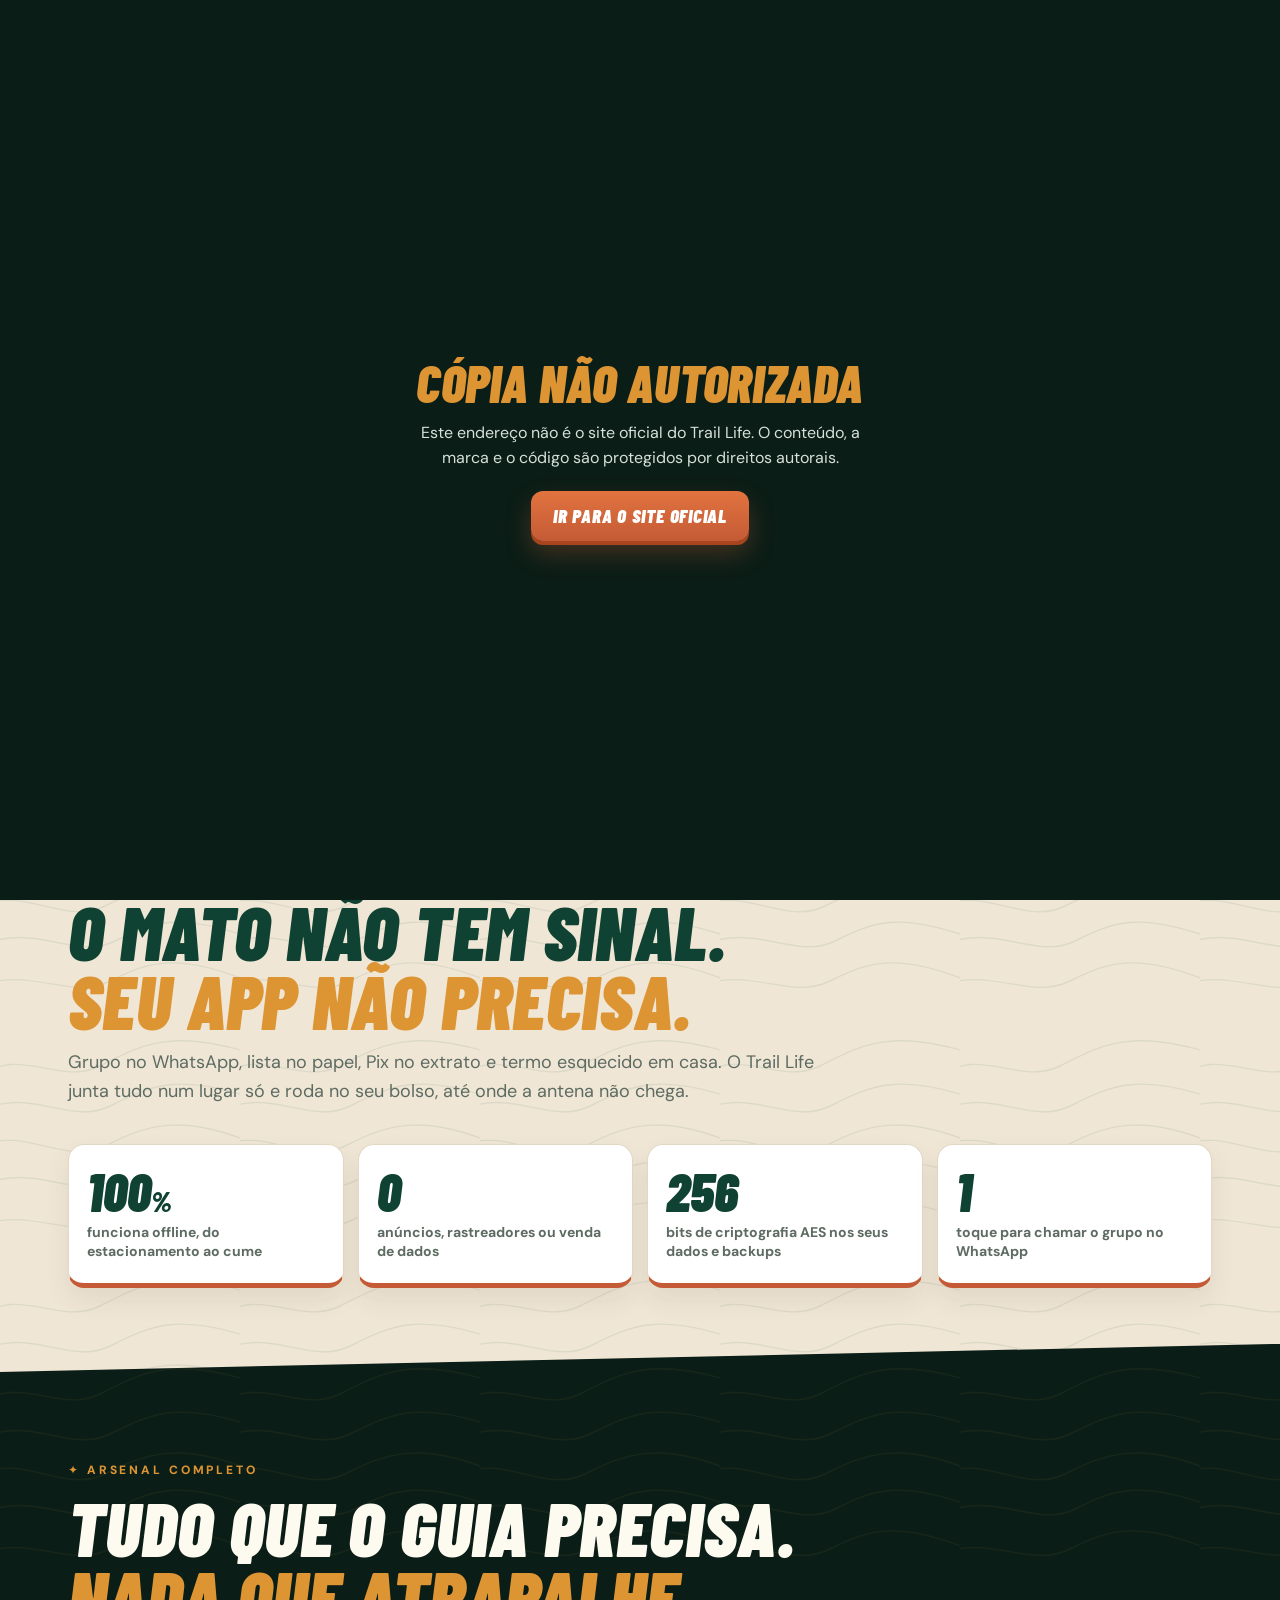
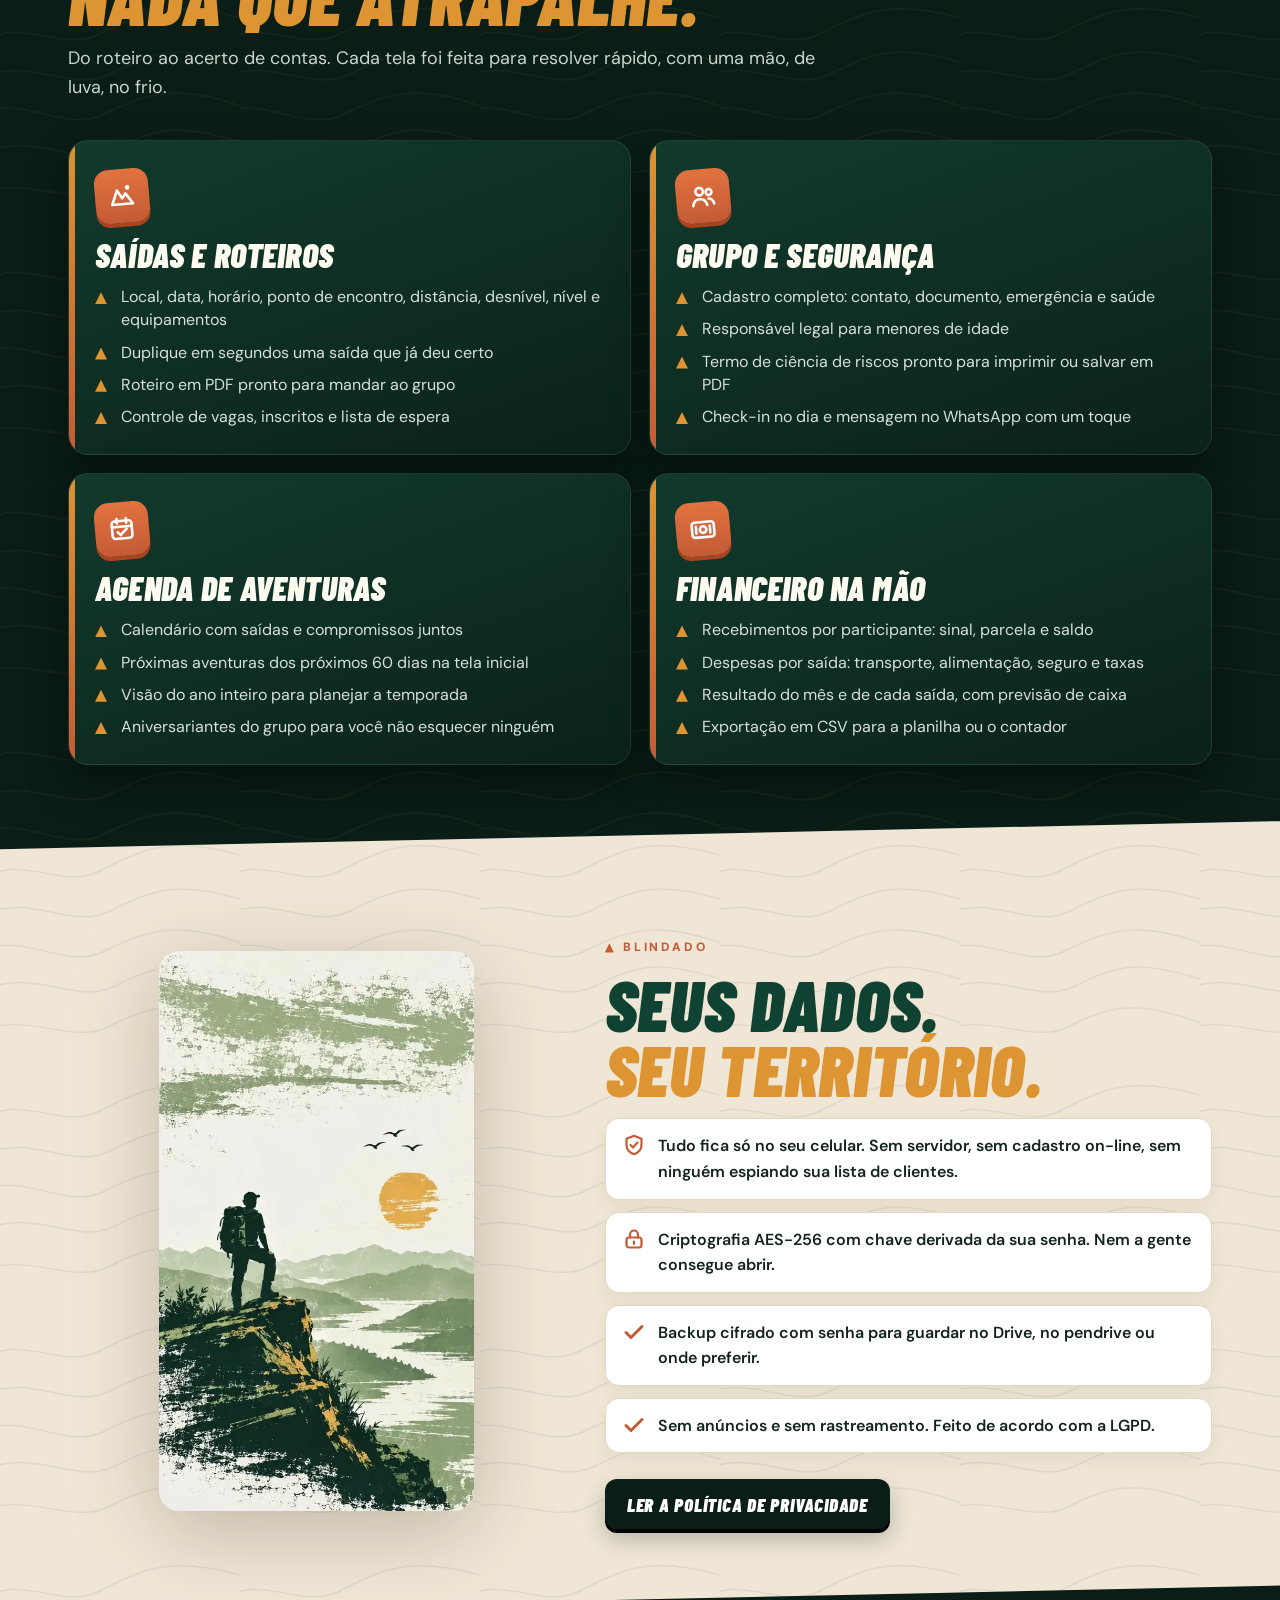
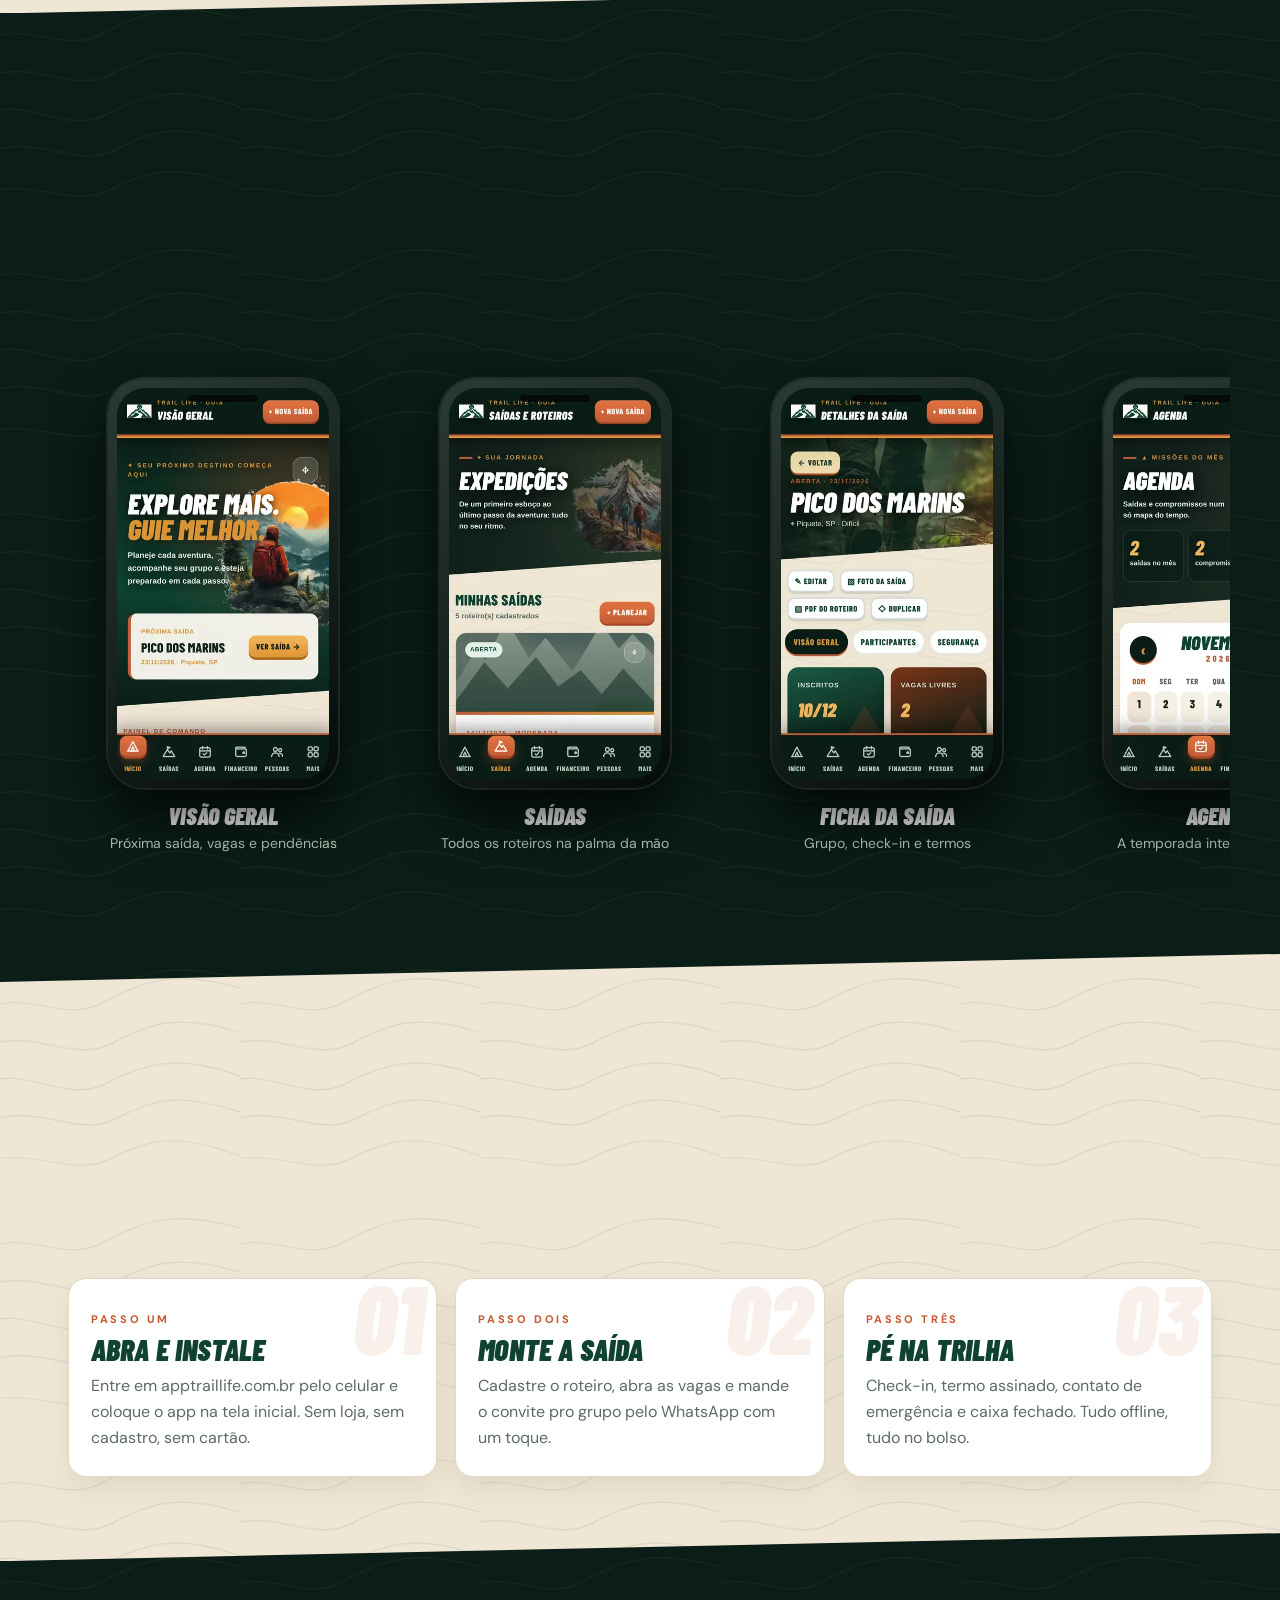
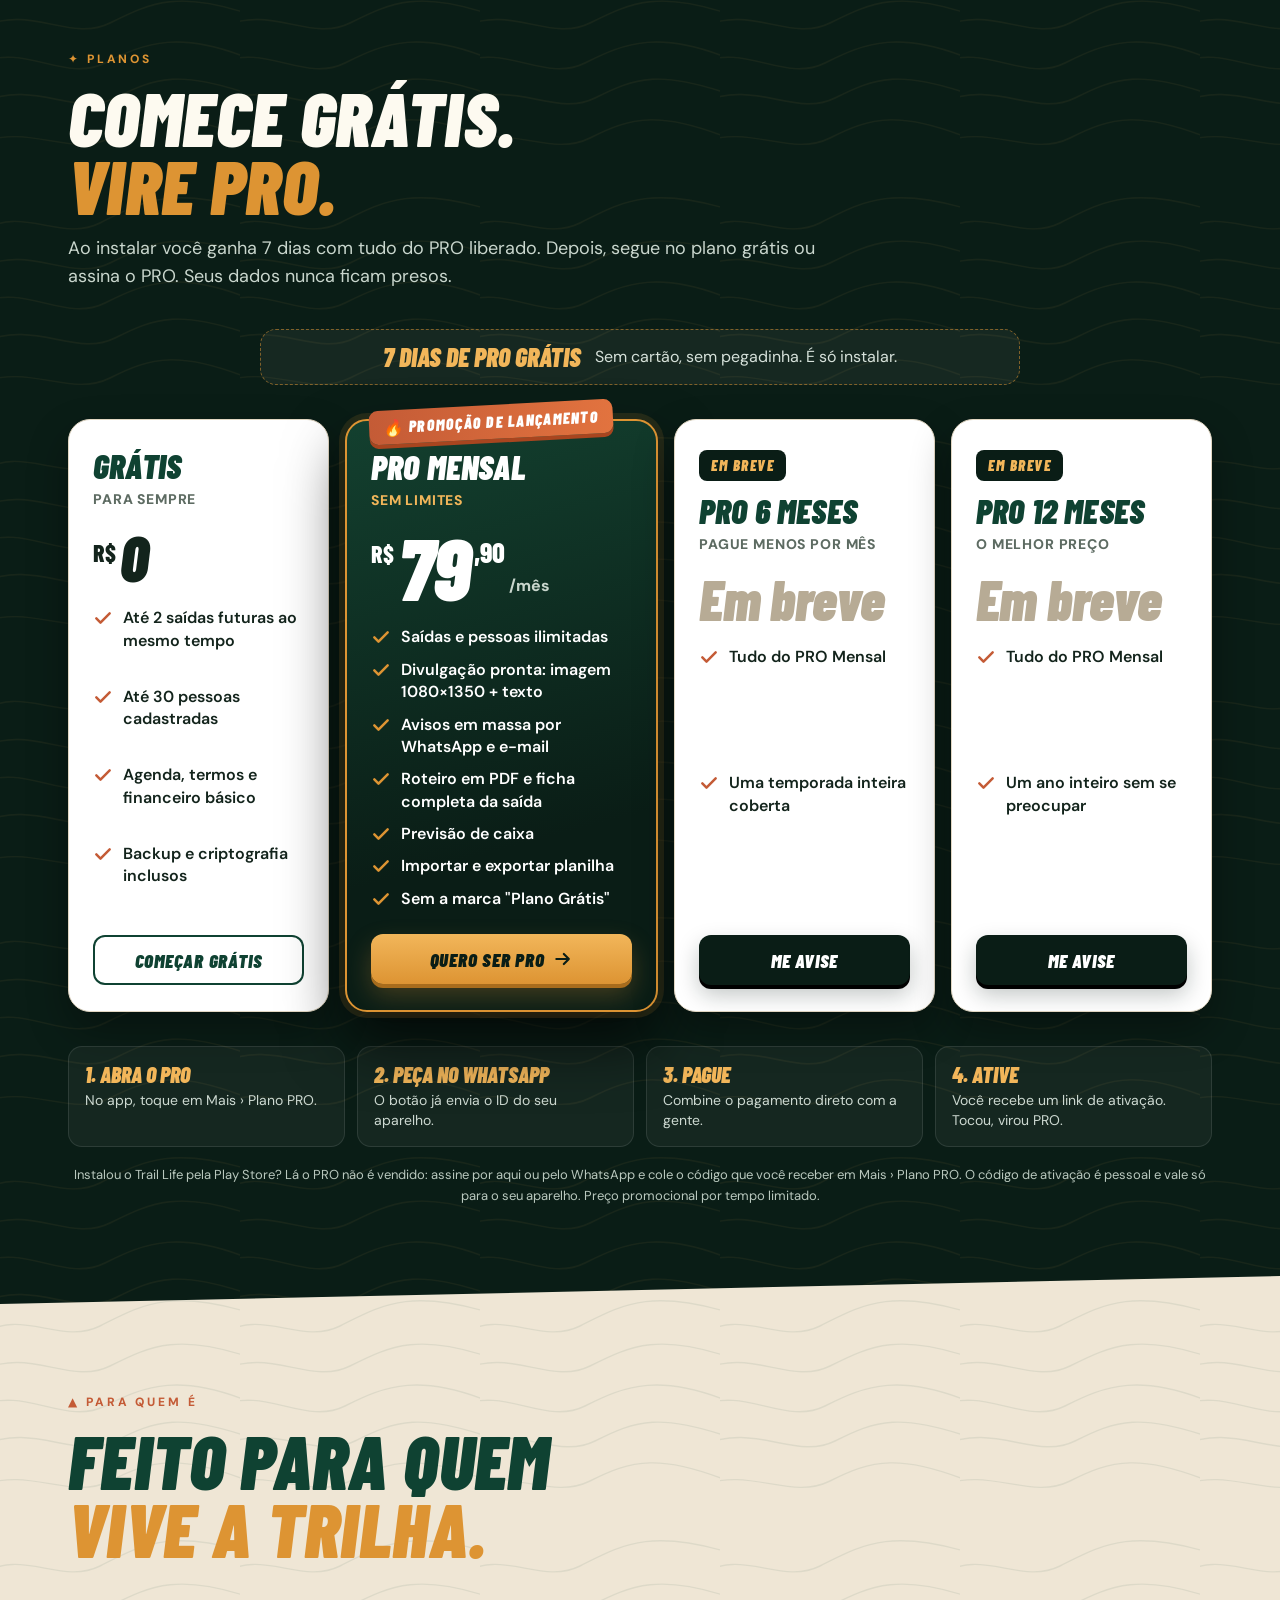
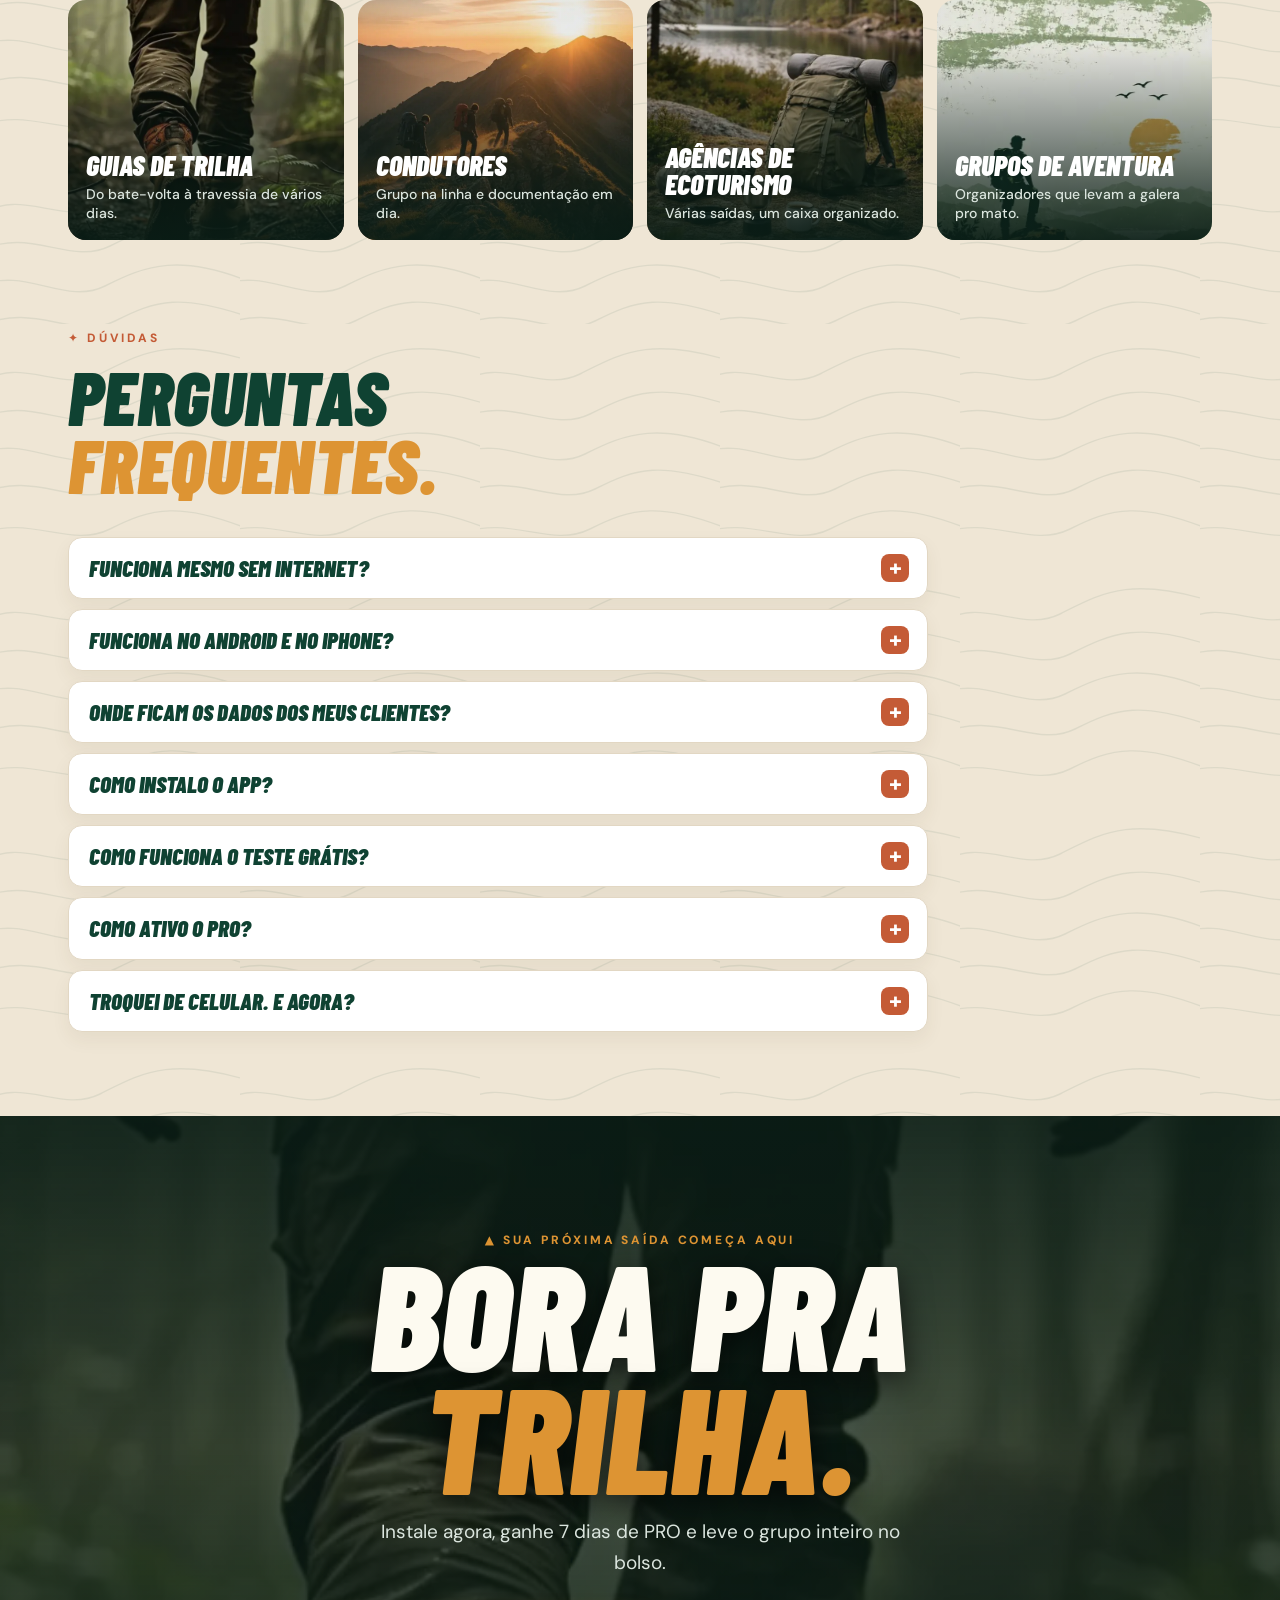
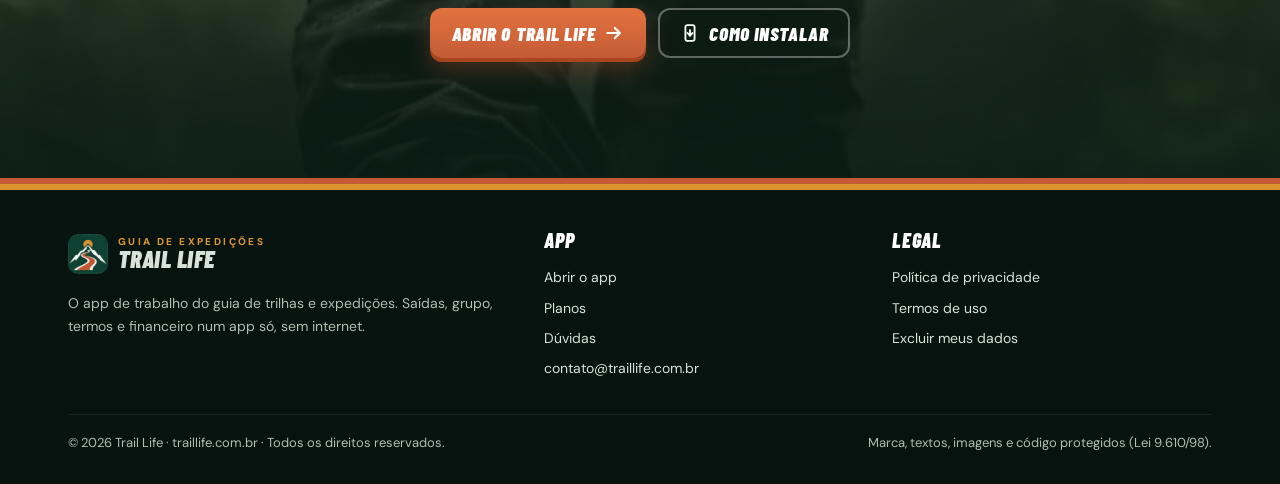
==== index.html @ 9f3aa2e8 "Add files via upload" ====
<!doctype html>
<!-- TRAIL LIFE · site oficial · https://traillife.com.br · (c) 2026 Trail Life. Todos os direitos reservados.
     Código, textos, imagens e marca protegidos pela Lei 9.610/98 (direitos autorais) e Lei 9.279/96 (marcas).
     Cópia, reprodução ou adaptação sem autorização expressa são proibidas. Assinatura: TL-SITE-7Q3K-BR26 -->
<html lang="pt-BR">
<head>
<meta charset="utf-8">
<meta name="viewport" content="width=device-width,initial-scale=1,viewport-fit=cover">
<title>Trail Life · App do guia de trilhas: saídas, grupo e financeiro sem internet</title>
<meta name="description" content="TRAIL LIFE é o app de trabalho do guia de trilhas e expedições: roteiros, participantes, termo de riscos, agenda e financeiro num app só. Funciona sem internet. Teste grátis por 7 dias.">
<meta name="keywords" content="app guia de trilhas, gestão de trilhas, guia de turismo de aventura, ecoturismo, controle de participantes trilha, termo de responsabilidade trilha, financeiro guia de trilha">
<meta name="author" content="Trail Life">
<meta name="copyright" content="(c) 2026 Trail Life · traillife.com.br">
<meta name="robots" content="index,follow,max-image-preview:large">
<meta name="theme-color" content="#0a1d16">
<link rel="canonical" href="https://traillife.com.br/">
<link rel="icon" type="image/png" sizes="48x48" href="img/favicon-48.png">
<link rel="icon" type="image/png" sizes="192x192" href="img/icon-192.png">
<link rel="apple-touch-icon" href="img/apple-touch-icon.png">
<meta property="og:type" content="website">
<meta property="og:locale" content="pt_BR">
<meta property="og:site_name" content="Trail Life">
<meta property="og:url" content="https://traillife.com.br/">
<meta property="og:title" content="Trail Life · Explore mais. Guie melhor.">
<meta property="og:description" content="Saídas, grupo, termos e financeiro das suas trilhas num app só. Funciona sem internet. Teste grátis por 7 dias.">
<meta property="og:image" content="https://traillife.com.br/img/og-traillife.jpg">
<meta property="og:image:width" content="1200">
<meta property="og:image:height" content="630">
<meta property="og:image:alt" content="Trail Life, o app do guia de trilhas">
<meta name="twitter:card" content="summary_large_image">
<meta name="twitter:title" content="Trail Life · Explore mais. Guie melhor.">
<meta name="twitter:description" content="O app de trabalho do guia de trilhas. Funciona sem internet.">
<meta name="twitter:image" content="https://traillife.com.br/img/og-traillife.jpg">
<link rel="preload" href="fonts/barlow-condensed-latin-900-italic.woff2" as="font" type="font/woff2" crossorigin>
<link rel="preload" href="img/hero.webp" as="image" type="image/webp">
<link rel="stylesheet" href="css/site.css">
<script type="application/ld+json">
{"@context":"https://schema.org","@graph":[
{"@type":"Organization","@id":"https://traillife.com.br/#org","name":"Trail Life","url":"https://traillife.com.br/","logo":"https://traillife.com.br/img/icone-512.png","email":"contato@traillife.com.br"},
{"@type":"SoftwareApplication","name":"Trail Life","alternateName":"Trail Life: Guia de Trilhas","applicationCategory":"BusinessApplication","operatingSystem":"Android, iOS, Web","url":"https://apptraillife.com.br/","image":"https://traillife.com.br/img/og-traillife.jpg","description":"App de trabalho do guia de trilhas e expedições: roteiros, participantes, termo de riscos, agenda e financeiro. Funciona sem internet.","publisher":{"@id":"https://traillife.com.br/#org"},
 "offers":[{"@type":"Offer","name":"Plano Grátis","price":"0","priceCurrency":"BRL"},{"@type":"Offer","name":"PRO Mensal","price":"79.90","priceCurrency":"BRL"}]},
{"@type":"FAQPage","mainEntity":[
 {"@type":"Question","name":"O Trail Life funciona sem internet?","acceptedAnswer":{"@type":"Answer","text":"Sim. Depois de aberto pela primeira vez, o app funciona inteiro sem sinal, no meio do mato."}},
 {"@type":"Question","name":"Funciona no Android e no iPhone?","acceptedAnswer":{"@type":"Answer","text":"Sim. Você instala direto pelo navegador em apptraillife.com.br, no Android (Chrome) e no iPhone (Safari)."}},
 {"@type":"Question","name":"Onde ficam os dados dos meus participantes?","acceptedAnswer":{"@type":"Answer","text":"Só no seu aparelho, protegidos com criptografia AES-256. Não há servidor com seus dados."}},
 {"@type":"Question","name":"Quanto custa o plano PRO?","acceptedAnswer":{"@type":"Answer","text":"O PRO Mensal está em promoção de lançamento por R$ 79,90 por mês. Você testa tudo grátis por 7 dias, sem cartão."}}
]}]}
</script>
</head>
<body data-tl="TL-SITE-7Q3K-BR26">
<a class="skip" href="#conteudo">Pular para o conteúdo</a>
<svg width="0" height="0" style="position:absolute" aria-hidden="true">
 <symbol id="i-ok" viewBox="0 0 24 24"><path fill="none" stroke="currentColor" stroke-width="3" stroke-linecap="round" stroke-linejoin="round" d="M4 12.5l5 5L20 6.5"/></symbol>
 <symbol id="i-mapa" viewBox="0 0 24 24"><path fill="none" stroke="currentColor" stroke-width="2.2" stroke-linejoin="round" d="M3 19l5-12 4 7 3-4 6 9z"/><circle cx="17" cy="5" r="2" fill="currentColor"/></symbol>
 <symbol id="i-grupo" viewBox="0 0 24 24"><g fill="none" stroke="currentColor" stroke-width="2.2" stroke-linecap="round"><circle cx="9" cy="8" r="3.2"/><path d="M3 20c.6-3.6 3-5.5 6-5.5s5.4 1.9 6 5.5"/><circle cx="17" cy="9" r="2.5"/><path d="M16.5 14.6c2.5.2 4 1.9 4.5 4.6"/></g></symbol>
 <symbol id="i-agenda" viewBox="0 0 24 24"><g fill="none" stroke="currentColor" stroke-width="2.2" stroke-linecap="round"><rect x="3.5" y="5" width="17" height="15" rx="2.5"/><path d="M3.5 10h17M8 3v4M16 3v4"/><path d="M8 14.5l2.5 2.5L16 12"/></g></symbol>
 <symbol id="i-grana" viewBox="0 0 24 24"><g fill="none" stroke="currentColor" stroke-width="2.2" stroke-linecap="round"><rect x="2.5" y="6" width="19" height="13" rx="2.5"/><circle cx="12" cy="12.5" r="2.8"/><path d="M6 9.5v6M18 9.5v6"/></g></symbol>
 <symbol id="i-cadeado" viewBox="0 0 24 24"><g fill="none" stroke="currentColor" stroke-width="2.2" stroke-linecap="round"><rect x="4.5" y="10.5" width="15" height="10" rx="2.5"/><path d="M8 10.5V7.5a4 4 0 018 0v3M12 14.5v2.5"/></g></symbol>
 <symbol id="i-sinal" viewBox="0 0 24 24"><g fill="none" stroke="currentColor" stroke-width="2.2" stroke-linecap="round"><path d="M5 19v-2M9.5 19v-5M14 19v-8M18.5 19V8"/><path d="M3 3l18 18"/></g></symbol>
 <symbol id="i-cel" viewBox="0 0 24 24"><g fill="none" stroke="currentColor" stroke-width="2.2" stroke-linecap="round"><rect x="6.5" y="2.5" width="11" height="19" rx="2.5"/><path d="M12 15.5v-7M9 12l3 3.5 3-3.5"/></g></symbol>
 <symbol id="i-seta" viewBox="0 0 24 24"><path fill="none" stroke="currentColor" stroke-width="2.6" stroke-linecap="round" stroke-linejoin="round" d="M4 12h15M13 6l6 6-6 6"/></symbol>
 <symbol id="i-escudo" viewBox="0 0 24 24"><path fill="none" stroke="currentColor" stroke-width="2.2" stroke-linejoin="round" d="M12 2.8l7.5 3v6c0 4.6-3.2 8-7.5 9.4-4.3-1.4-7.5-4.8-7.5-9.4v-6z"/><path fill="none" stroke="currentColor" stroke-width="2.2" stroke-linecap="round" d="M8.5 12l2.5 2.5 4.5-5"/></symbol>
</svg>

<header class="topbar">
 <div class="wrap">
  <a class="marca" href="#topo" aria-label="Trail Life, início">
   <img src="img/logo-96.png" width="40" height="40" alt="">
   <span><small>GUIA DE EXPEDIÇÕES</small><strong>Trail Life</strong></span>
  </a>
  <nav class="menu" id="menu" aria-label="Principal">
   <a href="#recursos">Recursos</a>
   <a href="#telas">Telas</a>
   <a href="#planos">Planos</a>
   <a href="#duvidas">Dúvidas</a>
   <a class="btn" href="https://apptraillife.com.br/" data-app>Abrir o app</a>
  </nav>
  <button class="menu-btn" id="menuBtn" aria-label="Abrir menu" aria-expanded="false" aria-controls="menu"><svg viewBox="0 0 24 24"><path fill="none" stroke="currentColor" stroke-width="2.6" stroke-linecap="round" d="M4 7h16M4 12h16M4 17h11"/></svg></button>
 </div>
</header>

<main id="conteudo">
<section class="hero" id="topo">
 <div class="wrap">
  <div>
   <span class="eyebrow">✦ O app de trabalho do guia de trilhas</span>
   <h1>Explore mais.<br><em>Guie melhor.</em></h1>
   <p class="lead">Saídas, grupo, termo de riscos e financeiro num app só. Pensado para quem guia gente no meio do mato, <b>sem sinal e sem desculpa</b>.</p>
   <div class="acoes">
    <a class="btn" href="https://apptraillife.com.br/" data-app>Começar grátis <svg><use href="#i-seta"/></svg></a>
    <button class="btn ghost" type="button" data-instalar><svg><use href="#i-cel"/></svg> Instalar no celular</button>
   </div>
   <div class="selos">
    <span><svg><use href="#i-sinal"/></svg>Funciona sem internet</span>
    <span><svg><use href="#i-cadeado"/></svg>Criptografia AES-256</span>
    <span><svg><use href="#i-ok"/></svg>7 dias de PRO grátis</span>
   </div>
  </div>
  <div class="hero-visual">
   <img class="sol-arte" src="img/por-do-sol.webp" width="230" height="236" alt="" loading="eager">
   <div class="fone"><img src="img/tela-inicio.webp" width="420" height="747" alt="Tela inicial do Trail Life com a próxima saída e o painel de comando"></div>
   <div class="tag"><small>PRÓXIMA SAÍDA</small><b>Pico dos Marins</b></div>
  </div>
 </div>
</section>

<div class="faixa" aria-hidden="true"><div>
 <span>Saídas</span><span>Grupo</span><span>Termo de riscos</span><span>Check-in</span><span>Financeiro</span><span>WhatsApp</span><span>Sem sinal</span>
 <span>Saídas</span><span>Grupo</span><span>Termo de riscos</span><span>Check-in</span><span>Financeiro</span><span>WhatsApp</span><span>Sem sinal</span>
</div></div>

<section class="sec claro" id="porque">
 <div class="wrap">
  <div class="sec-head surge">
   <span class="eyebrow">▲ Chega de caderninho e planilha</span>
   <h2>O mato não tem sinal.<br><span class="laranja">Seu app não precisa.</span></h2>
   <p>Grupo no WhatsApp, lista no papel, Pix no extrato e termo esquecido em casa. O Trail Life junta tudo num lugar só e roda no seu bolso, até onde a antena não chega.</p>
  </div>
  <div class="numeros">
   <div class="num surge"><b>100<small>%</small></b><span>funciona offline, do estacionamento ao cume</span></div>
   <div class="num surge"><b>0</b><span>anúncios, rastreadores ou venda de dados</span></div>
   <div class="num surge"><b>256</b><span>bits de criptografia AES nos seus dados e backups</span></div>
   <div class="num surge"><b>1</b><span>toque para chamar o grupo no WhatsApp</span></div>
  </div>
 </div>
</section>

<section class="sec escuro corte-topo" id="recursos">
 <div class="wrap">
  <div class="sec-head surge">
   <span class="eyebrow">✦ Arsenal completo</span>
   <h2>Tudo que o guia precisa.<br><span class="laranja">Nada que atrapalhe.</span></h2>
   <p>Do roteiro ao acerto de contas. Cada tela foi feita para resolver rápido, com uma mão, de luva, no frio.</p>
  </div>
  <div class="recursos">
   <article class="rec surge">
    <div class="ico"><svg><use href="#i-mapa"/></svg></div>
    <h3>Saídas e roteiros</h3>
    <ul>
     <li>Local, data, horário, ponto de encontro, distância, desnível, nível e equipamentos</li>
     <li>Duplique em segundos uma saída que já deu certo</li>
     <li>Roteiro em PDF pronto para mandar ao grupo</li>
     <li>Controle de vagas, inscritos e lista de espera</li>
    </ul>
   </article>
   <article class="rec surge">
    <div class="ico"><svg><use href="#i-grupo"/></svg></div>
    <h3>Grupo e segurança</h3>
    <ul>
     <li>Cadastro completo: contato, documento, emergência e saúde</li>
     <li>Responsável legal para menores de idade</li>
     <li>Termo de ciência de riscos pronto para imprimir ou salvar em PDF</li>
     <li>Check-in no dia e mensagem no WhatsApp com um toque</li>
    </ul>
   </article>
   <article class="rec surge">
    <div class="ico"><svg><use href="#i-agenda"/></svg></div>
    <h3>Agenda de aventuras</h3>
    <ul>
     <li>Calendário com saídas e compromissos juntos</li>
     <li>Próximas aventuras dos próximos 60 dias na tela inicial</li>
     <li>Visão do ano inteiro para planejar a temporada</li>
     <li>Aniversariantes do grupo para você não esquecer ninguém</li>
    </ul>
   </article>
   <article class="rec surge">
    <div class="ico"><svg><use href="#i-grana"/></svg></div>
    <h3>Financeiro na mão</h3>
    <ul>
     <li>Recebimentos por participante: sinal, parcela e saldo</li>
     <li>Despesas por saída: transporte, alimentação, seguro e taxas</li>
     <li>Resultado do mês e de cada saída, com previsão de caixa</li>
     <li>Exportação em CSV para a planilha ou o contador</li>
    </ul>
   </article>
  </div>
 </div>
</section>

<section class="sec claro corte-topo" id="dados">
 <div class="wrap dados">
  <div class="arte surge"><img src="img/silhueta.webp" width="600" height="1067" alt="Silhueta de um guia no alto da montanha ao pôr do sol" loading="lazy"></div>
  <div class="surge">
   <span class="eyebrow">▲ Blindado</span>
   <h2>Seus dados.<br><span class="laranja">Seu território.</span></h2>
   <ul class="check">
    <li><svg><use href="#i-escudo"/></svg>Tudo fica só no seu celular. Sem servidor, sem cadastro on-line, sem ninguém espiando sua lista de clientes.</li>
    <li><svg><use href="#i-cadeado"/></svg>Criptografia AES-256 com chave derivada da sua senha. Nem a gente consegue abrir.</li>
    <li><svg><use href="#i-ok"/></svg>Backup cifrado com senha para guardar no Drive, no pendrive ou onde preferir.</li>
    <li><svg><use href="#i-ok"/></svg>Sem anúncios e sem rastreamento. Feito de acordo com a LGPD.</li>
   </ul>
   <a class="btn dark" href="privacidade.html">Ler a política de privacidade</a>
  </div>
 </div>
</section>

<section class="sec escuro corte-topo" id="telas">
 <div class="wrap">
  <div class="sec-head surge">
   <span class="eyebrow">✦ Por dentro do app</span>
   <h2>Feito para a trilha.<br><span class="laranja">Não para o escritório.</span></h2>
   <p class="dica-arraste">Arraste para o lado para ver todas as telas.</p>
  </div>
  <div class="telas" tabindex="0" aria-label="Telas do aplicativo">
   <figure class="tela"><div class="fone"><img src="img/tela-inicio.webp" width="420" height="747" alt="Tela inicial"></div><b>Visão geral</b><small>Próxima saída, vagas e pendências</small></figure>
   <figure class="tela"><div class="fone"><img src="img/tela-saidas.webp" width="420" height="747" alt="Lista de saídas"></div><b>Saídas</b><small>Todos os roteiros na palma da mão</small></figure>
   <figure class="tela"><div class="fone"><img src="img/tela-saida.webp" width="420" height="747" alt="Detalhe de uma saída"></div><b>Ficha da saída</b><small>Grupo, check-in e termos</small></figure>
   <figure class="tela"><div class="fone"><img src="img/tela-agenda.webp" width="420" height="747" alt="Agenda de aventuras"></div><b>Agenda</b><small>A temporada inteira organizada</small></figure>
   <figure class="tela"><div class="fone"><img src="img/tela-financeiro.webp" width="420" height="747" alt="Financeiro"></div><b>Financeiro</b><small>Quem pagou, quem deve e quanto sobrou</small></figure>
   <figure class="tela"><div class="fone"><img src="img/tela-pessoas.webp" width="420" height="747" alt="Cadastro de pessoas"></div><b>Pessoas</b><small>Fichas completas e contato de emergência</small></figure>
  </div>
 </div>
</section>

<section class="sec claro corte-topo" id="como">
 <div class="wrap">
  <div class="sec-head surge">
   <span class="eyebrow">▲ Em 3 passos</span>
   <h2>Da instalação<br><span class="laranja">ao cume.</span></h2>
  </div>
  <div class="passos">
   <div class="passo surge"><span class="eyebrow">Passo um</span><h3>Abra e instale</h3><p>Entre em apptraillife.com.br pelo celular e coloque o app na tela inicial. Sem loja, sem cadastro, sem cartão.</p></div>
   <div class="passo surge"><span class="eyebrow">Passo dois</span><h3>Monte a saída</h3><p>Cadastre o roteiro, abra as vagas e mande o convite pro grupo pelo WhatsApp com um toque.</p></div>
   <div class="passo surge"><span class="eyebrow">Passo três</span><h3>Pé na trilha</h3><p>Check-in, termo assinado, contato de emergência e caixa fechado. Tudo offline, tudo no bolso.</p></div>
  </div>
 </div>
</section>

<section class="sec escuro corte-topo" id="planos">
 <div class="wrap">
  <div class="sec-head surge">
   <span class="eyebrow">✦ Planos</span>
   <h2>Comece grátis.<br><span class="laranja">Vire PRO.</span></h2>
   <p>Ao instalar você ganha 7 dias com tudo do PRO liberado. Depois, segue no plano grátis ou assina o PRO. Seus dados nunca ficam presos.</p>
  </div>
  <div class="teste surge"><b>7 dias de PRO grátis</b><span>Sem cartão, sem pegadinha. É só instalar.</span></div>
  <div class="planos">
   <div class="plano gratis surge">
    <h3>Grátis</h3>
    <div class="periodo">Para sempre</div>
    <div class="preco"><small>R$</small><b>0</b></div>
    <ul>
     <li><svg><use href="#i-ok"/></svg>Até 2 saídas futuras ao mesmo tempo</li>
     <li><svg><use href="#i-ok"/></svg>Até 30 pessoas cadastradas</li>
     <li><svg><use href="#i-ok"/></svg>Agenda, termos e financeiro básico</li>
     <li><svg><use href="#i-ok"/></svg>Backup e criptografia inclusos</li>
    </ul>
    <a class="btn ghost full" style="color:var(--floresta);box-shadow:inset 0 0 0 2px var(--floresta)" href="https://apptraillife.com.br/" data-app>Começar grátis</a>
   </div>
   <div class="plano pro surge">
    <span class="selo-promo">🔥 Promoção de lançamento</span>
    <h3>PRO Mensal</h3>
    <div class="periodo">Sem limites</div>
    <div class="preco"><small>R$</small><b>79</b><span>,90</span><em>/mês</em></div>
    <ul>
     <li><svg><use href="#i-ok"/></svg>Saídas e pessoas ilimitadas</li>
     <li><svg><use href="#i-ok"/></svg>Divulgação pronta: imagem 1080×1350 + texto</li>
     <li><svg><use href="#i-ok"/></svg>Avisos em massa por WhatsApp e e-mail</li>
     <li><svg><use href="#i-ok"/></svg>Roteiro em PDF e ficha completa da saída</li>
     <li><svg><use href="#i-ok"/></svg>Previsão de caixa</li>
     <li><svg><use href="#i-ok"/></svg>Importar e exportar planilha</li>
     <li><svg><use href="#i-ok"/></svg>Sem a marca "Plano Grátis"</li>
    </ul>
    <a class="btn sol full" href="https://apptraillife.com.br/#pro" data-app="#pro">Quero ser PRO <svg><use href="#i-seta"/></svg></a>
   </div>
   <div class="plano breve surge">
    <span class="selo-breve">Em breve</span>
    <h3>PRO 6 meses</h3>
    <div class="periodo">Pague menos por mês</div>
    <div class="preco"><b>Em breve</b></div>
    <ul><li><svg><use href="#i-ok"/></svg>Tudo do PRO Mensal</li><li><svg><use href="#i-ok"/></svg>Uma temporada inteira coberta</li></ul>
    <a class="btn dark full" href="mailto:contato@traillife.com.br?subject=Quero%20saber%20do%20PRO%206%20meses" data-avise>Me avise</a>
   </div>
   <div class="plano breve surge">
    <span class="selo-breve">Em breve</span>
    <h3>PRO 12 meses</h3>
    <div class="periodo">O melhor preço</div>
    <div class="preco"><b>Em breve</b></div>
    <ul><li><svg><use href="#i-ok"/></svg>Tudo do PRO Mensal</li><li><svg><use href="#i-ok"/></svg>Um ano inteiro sem se preocupar</li></ul>
    <a class="btn dark full" href="mailto:contato@traillife.com.br?subject=Quero%20saber%20do%20PRO%2012%20meses" data-avise>Me avise</a>
   </div>
  </div>
  <div class="ativacao">
   <div class="surge"><b>1. Abra o PRO</b><span>No app, toque em Mais › Plano PRO.</span></div>
   <div class="surge"><b>2. Peça no WhatsApp</b><span>O botão já envia o ID do seu aparelho.</span></div>
   <div class="surge"><b>3. Pague</b><span>Combine o pagamento direto com a gente.</span></div>
   <div class="surge"><b>4. Ative</b><span>Você recebe um link de ativação. Tocou, virou PRO.</span></div>
  </div>
  <p class="nota-plano">Instalou o Trail Life pela Play Store? Lá o PRO não é vendido: assine por aqui ou pelo WhatsApp e cole o código que você receber em Mais › Plano PRO. O código de ativação é pessoal e vale só para o seu aparelho. Preço promocional por tempo limitado.</p>
 </div>
</section>

<section class="sec claro corte-topo" id="publico">
 <div class="wrap">
  <div class="sec-head surge">
   <span class="eyebrow">▲ Para quem é</span>
   <h2>Feito para quem<br><span class="laranja">vive a trilha.</span></h2>
  </div>
  <div class="publico">
   <div class="surge" style="background-image:url(img/trilha.webp)"><b>Guias de trilha<span>Do bate-volta à travessia de vários dias.</span></b></div>
   <div class="surge" style="background-image:url(img/hero.webp)"><b>Condutores<span>Grupo na linha e documentação em dia.</span></b></div>
   <div class="surge" style="background-image:url(img/acampamento.webp)"><b>Agências de ecoturismo<span>Várias saídas, um caixa organizado.</span></b></div>
   <div class="surge" style="background-image:url(img/silhueta.webp);background-position:center 30%"><b>Grupos de aventura<span>Organizadores que levam a galera pro mato.</span></b></div>
  </div>
 </div>
</section>

<section class="sec claro" id="duvidas" style="padding-top:0">
 <div class="wrap">
  <div class="sec-head surge">
   <span class="eyebrow">✦ Dúvidas</span>
   <h2>Perguntas<br><span class="laranja">frequentes.</span></h2>
  </div>
  <div class="faq">
   <details><summary>Funciona mesmo sem internet?</summary><p>Sim. Depois de abrir o app pela primeira vez, ele funciona inteiro sem sinal: cadastro, check-in, termos e financeiro. Só precisa de internet para mandar mensagem no WhatsApp ou buscar CEP.</p></details>
   <details><summary>Funciona no Android e no iPhone?</summary><p>Funciona nos dois. Você instala direto pelo navegador em apptraillife.com.br: no Android pelo Chrome e no iPhone pelo Safari. O app fica na tela inicial como qualquer outro.</p></details>
   <details><summary>Onde ficam os dados dos meus clientes?</summary><p>Só no seu aparelho, protegidos com criptografia AES-256. Não existe servidor com seus dados. Para não perder nada, faça o backup cifrado e guarde no Drive ou onde preferir.</p></details>
   <details><summary>Como instalo o app?</summary><p>Toque em "Instalar no celular" aqui no site e siga o passo a passo do seu aparelho. Leva menos de um minuto.</p></details>
   <details><summary>Como funciona o teste grátis?</summary><p>Ao instalar, você usa tudo do PRO por 7 dias, sem cartão. Depois, se não assinar, o app segue no plano grátis e nada que você cadastrou é apagado ou bloqueado.</p></details>
   <details><summary>Como ativo o PRO?</summary><p>No app, vá em Mais › Plano PRO e toque em "Pedir pelo WhatsApp". A mensagem já leva o ID do seu aparelho. Depois do pagamento você recebe um link de ativação: é só tocar. Se usa o app da Play Store, a compra é feita por aqui ou pelo WhatsApp e você cola o código em Mais › Plano PRO.</p></details>
   <details><summary>Troquei de celular. E agora?</summary><p>Faça o backup no aparelho antigo e restaure no novo. Como o código PRO é ligado ao aparelho, fale com a gente pelo app que liberamos o novo celular.</p></details>
  </div>
 </div>
</section>

<section class="final" id="bora">
 <div class="wrap surge">
  <span class="eyebrow">▲ Sua próxima saída começa aqui</span>
  <h2>Bora pra<br><span class="laranja">trilha.</span></h2>
  <p>Instale agora, ganhe 7 dias de PRO e leve o grupo inteiro no bolso.</p>
  <div class="acoes">
   <a class="btn" href="https://apptraillife.com.br/" data-app>Abrir o Trail Life <svg><use href="#i-seta"/></svg></a>
   <button class="btn ghost" type="button" data-instalar><svg><use href="#i-cel"/></svg> Como instalar</button>
  </div>
 </div>
</section>
</main>

<footer class="rodape">
 <div class="wrap">
  <div class="cols">
   <div>
    <a class="marca" href="#topo"><img src="img/logo-96.png" width="40" height="40" alt=""><span><small>GUIA DE EXPEDIÇÕES</small><strong>Trail Life</strong></span></a>
    <p>O app de trabalho do guia de trilhas e expedições. Saídas, grupo, termos e financeiro num app só, sem internet.</p>
   </div>
   <div><h4>App</h4><a href="https://apptraillife.com.br/" data-app>Abrir o app</a><a href="#planos">Planos</a><a href="#duvidas">Dúvidas</a><a href="mailto:contato@traillife.com.br">contato@traillife.com.br</a></div>
   <div><h4>Legal</h4><a href="privacidade.html">Política de privacidade</a><a href="termos.html">Termos de uso</a><a href="excluir-dados.html">Excluir meus dados</a></div>
  </div>
  <div class="copy"><span>© 2026 Trail Life · traillife.com.br · Todos os direitos reservados.</span><span>Marca, textos, imagens e código protegidos (Lei 9.610/98).</span></div>
 </div>
</footer>

<div class="modal" id="modalInstalar" role="dialog" aria-modal="true" aria-labelledby="tInstalar">
 <div class="caixa">
  <button class="fechar" type="button" data-fechar aria-label="Fechar">×</button>
  <span class="eyebrow" style="color:var(--trilha)">▲ Menos de 1 minuto</span>
  <h3 id="tInstalar">Instale o Trail Life</h3>
  <div class="abas" role="tablist">
   <button type="button" role="tab" data-aba="android" class="on">Android</button>
   <button type="button" role="tab" data-aba="iphone">iPhone</button>
  </div>
  <ol data-painel="android">
   <li>Toque em <b>Abrir o app</b> abaixo (abre no Chrome).</li>
   <li>Toque em <b>Instalar</b> na faixa "Instale o TRAIL LIFE" que aparece no app. Se não aparecer, toque no menu <b>⋮</b> e em <b>Instalar app</b> ou <b>Adicionar à tela inicial</b>.</li>
   <li>Pronto: o ícone do Trail Life fica na sua tela inicial e funciona sem internet.</li>
  </ol>
  <ol data-painel="iphone" hidden>
   <li>Abra o link abaixo <b>no Safari</b>.</li>
   <li>Toque no botão <b>Compartilhar</b> (quadrado com a seta para cima).</li>
   <li>Role e toque em <b>Adicionar à Tela de Início</b> e depois em <b>Adicionar</b>.</li>
  </ol>
  <a class="btn full" href="https://apptraillife.com.br/?instalar=1" data-app="?instalar=1">Abrir o app <svg><use href="#i-seta"/></svg></a>
  <p class="obs">Endereço oficial do app: <b>apptraillife.com.br</b>. Desconfie de cópias em outros endereços.</p>
 </div>
</div>

<script src="js/site.js" defer></script>
</body>
</html>
---- css/site.css ----
/*! TRAIL LIFE · site oficial (traillife.com.br) · mesmo visual "Aventura" do app.
   (c) 2026 Trail Life. Todos os direitos reservados. Cópia, reprodução ou adaptação proibidas sem autorização. */@font-face{font-family:'Barlow Condensed';font-style:normal;font-weight:700;font-display:swap;src:url(../fonts/barlow-condensed-latin-700-normal.woff2) format('woff2')}@font-face{font-family:'Barlow Condensed';font-style:normal;font-weight:800;font-display:swap;src:url(../fonts/barlow-condensed-latin-800-normal.woff2) format('woff2')}@font-face{font-family:'Barlow Condensed';font-style:italic;font-weight:800;font-display:swap;src:url(../fonts/barlow-condensed-latin-800-italic.woff2) format('woff2')}@font-face{font-family:'Barlow Condensed';font-style:italic;font-weight:900;font-display:swap;src:url(../fonts/barlow-condensed-latin-900-italic.woff2) format('woff2')}@font-face{font-family:'DM Sans';font-style:normal;font-weight:100 900;font-display:swap;src:url(../fonts/dm-sans-latin-wght-normal.woff2) format('woff2-variations')}:root{--noite:#0a1d16;--noite-2:#0d261d;--floresta:#0f4232;--musgo:#1b5a43;--trilha:#c45b36;--trilha-forte:#a8451f;--brasa:#e2733f;--sol:#dd9433;--sol-claro:#f2b65a;--creme:#fdfaf0;--areia:#efe6d5;--pedra:#d9ccb4;--tinta:#13241c;--cinza:#5d6b62;--linha:#e2d7c3;--titulo:'Barlow Condensed','Arial Narrow',Impact,system-ui,sans-serif;--texto:'DM Sans',system-ui,-apple-system,'Segoe UI',Roboto,sans-serif;--topo:url("data:image/svg+xml,%3Csvg xmlns='http://www.w3.org/2000/svg' width='240' height='240' viewBox='0 0 240 240'%3E%3Cg fill='none' stroke='%230f4232' stroke-opacity='.08' stroke-width='1.4'%3E%3Cpath d='M-20 60c40-30 80 10 120-10s70-40 160-10'/%3E%3Cpath d='M-20 95c50-25 90 15 130-5s70-35 150-5'/%3E%3Cpath d='M-20 130c45-20 85 20 125 0s75-35 155 0'/%3E%3Cpath d='M-20 170c55-25 95 15 135-5s65-30 145 0'/%3E%3Cpath d='M-20 210c50-20 90 15 130-5s70-30 150 5'/%3E%3C/g%3E%3C/svg%3E");--topo-claro:url("data:image/svg+xml,%3Csvg xmlns='http://www.w3.org/2000/svg' width='240' height='240' viewBox='0 0 240 240'%3E%3Cg fill='none' stroke='%23f2b65a' stroke-opacity='.06' stroke-width='1.4'%3E%3Cpath d='M-20 60c40-30 80 10 120-10s70-40 160-10'/%3E%3Cpath d='M-20 95c50-25 90 15 130-5s70-35 150-5'/%3E%3Cpath d='M-20 130c45-20 85 20 125 0s75-35 155 0'/%3E%3Cpath d='M-20 170c55-25 95 15 135-5s65-30 145 0'/%3E%3Cpath d='M-20 210c50-20 90 15 130-5s70-30 150 5'/%3E%3C/g%3E%3C/svg%3E");--corte:28px}*{box-sizing:border-box}html{scroll-behavior:smooth;scroll-padding-top:78px;-webkit-text-size-adjust:100%}body{margin:0;background:var(--noite);color:var(--creme);font:16px/1.6 var(--texto);overflow-x:hidden}img{max-width:100%;display:block;-webkit-user-drag:none;user-select:none;-webkit-touch-callout:none}a{color:inherit}h1,h2,h3{font-family:var(--titulo);text-transform:uppercase;margin:0;line-height:.95;letter-spacing:.005em}.wrap{width:min(1180px,100%);margin:0 auto;padding:0 18px}.skip{position:absolute;left:-999px;top:8px;background:var(--sol);color:var(--noite);padding:10px 14px;z-index:99;font-weight:800}.skip:focus{left:8px}:focus-visible{outline:3px solid var(--sol-claro);outline-offset:3px}.btn{display:inline-flex;align-items:center;justify-content:center;gap:9px;min-height:50px;padding:12px 22px;border:0;border-radius:12px;font:italic 900 19px/1 var(--titulo);text-transform:uppercase;letter-spacing:.04em;text-decoration:none;cursor:pointer;background:linear-gradient(180deg,var(--brasa),var(--trilha));color:#fff;box-shadow:0 4px 0 var(--trilha-forte),0 12px 26px #c45b3655;transition:transform .15s,box-shadow .15s,filter .15s}.btn:hover{filter:brightness(1.08);transform:translateY(-2px)}.btn:active{transform:translateY(2px);box-shadow:0 1px 0 var(--trilha-forte)}.btn.sol{background:linear-gradient(180deg,var(--sol-claro),var(--sol));color:var(--noite);box-shadow:0 4px 0 #a86c1c,0 12px 26px #dd943344}.btn.ghost{background:0 0;color:#fff;box-shadow:inset 0 0 0 2px #ffffff55}.btn.ghost:hover{box-shadow:inset 0 0 0 2px var(--sol)}.btn.dark{background:var(--noite);color:#fff;box-shadow:0 4px 0 #000,0 10px 22px #0a1d1640}.btn.full{width:100%}.btn svg{width:20px;height:20px;flex:none}.topbar{position:sticky;top:0;z-index:40;background:var(--noite);box-shadow:0 3px 0 var(--trilha),0 6px 0 var(--sol),0 10px 24px #0007}.topbar .wrap{display:flex;align-items:center;justify-content:space-between;gap:12px;height:64px}.marca{display:flex;align-items:center;gap:10px;text-decoration:none;color:#fff}.marca img{width:40px;height:40px;border-radius:10px}.marca small{display:block;font:800 10px/1 var(--texto);letter-spacing:.24em;color:var(--sol)}.marca strong{display:block;font:italic 900 24px/1 var(--titulo);text-transform:uppercase;letter-spacing:.02em}.menu{display:flex;align-items:center;gap:4px}.menu a{font:800 15px/1 var(--titulo);text-transform:uppercase;letter-spacing:.08em;text-decoration:none;color:#d8e2db;padding:10px 12px;border-radius:9px}.menu a:hover{color:var(--sol-claro);background:#ffffff0d}.topbar .btn{min-height:42px;padding:9px 16px;font-size:16px}.menu-btn{display:none;background:0 0;border:0;color:#fff;width:44px;height:44px;border-radius:10px;cursor:pointer}.menu-btn svg{width:26px;height:26px}.hero{position:relative;padding:64px 0 calc(70px + var(--corte));background:linear-gradient(100deg,#0a1d16f7 0,#0a1d16d0 45%,#0a1d1655 100%),linear-gradient(0deg,#0a1d16 0,transparent 40%),url(../img/hero.webp) center 40%/cover;clip-path:polygon(0 0,100% 0,100% calc(100% - var(--corte)),0 100%);overflow:hidden}.hero .wrap{display:grid;grid-template-columns:1.15fr .85fr;gap:40px;align-items:center}.eyebrow{display:inline-block;font:800 12px/1.3 var(--texto);letter-spacing:.24em;text-transform:uppercase;color:var(--sol)}.hero h1{font:italic 900 clamp(56px,9vw,112px)/.86 var(--titulo);margin:16px 0 20px;text-shadow:0 6px 24px #0009}.hero h1 em,.laranja{font-style:inherit;color:var(--sol)}.hero p.lead{font-size:clamp(17px,2vw,20px);max-width:540px;color:#e3ebe5;margin:0 0 26px}.hero .acoes{display:flex;flex-wrap:wrap;gap:12px}.selos{display:flex;flex-wrap:wrap;gap:8px 18px;margin-top:24px;font-size:14px;font-weight:700;color:#cfdcd3}.selos span{display:inline-flex;align-items:center;gap:7px}.selos svg{width:18px;height:18px;color:var(--sol)}.fone{position:relative;width:min(290px,78vw);aspect-ratio:9/16;margin:0 auto;border-radius:36px;padding:9px;background:linear-gradient(145deg,#2b3a33,#050c09);box-shadow:0 0 0 2px #ffffff18,0 30px 60px #000b,0 0 0 10px #0a1d1688;user-select:none}.fone img{width:100%;height:100%;object-fit:cover;object-position:top;border-radius:28px;pointer-events:none}.fone:before{content:'';position:absolute;top:16px;left:50%;width:70px;height:7px;border-radius:7px;background:#000a;transform:translateX(-50%);z-index:2}.hero .fone{transform:rotate(4deg)}.hero-visual{position:relative}.hero-visual .sol-arte{position:absolute;width:230px;right:-30px;bottom:-40px;z-index:-1;opacity:.95;filter:drop-shadow(0 10px 30px #0008)}.hero-visual .tag{position:absolute;left:-6px;top:22%;background:var(--creme);color:var(--tinta);border-left:6px solid var(--trilha);border-radius:10px;padding:10px 14px;box-shadow:0 14px 30px #0008;transform:rotate(-4deg)}.hero-visual .tag small{display:block;font:800 10px/1 var(--texto);letter-spacing:.18em;color:var(--sol)}.hero-visual .tag b{font:italic 900 20px/1.1 var(--titulo);text-transform:uppercase}.faixa{background:linear-gradient(90deg,var(--trilha),var(--brasa));color:#fff;overflow:hidden;transform:rotate(-1.5deg);margin:-14px -10px 0;position:relative;z-index:3;box-shadow:0 8px 0 var(--sol)}.faixa div{display:flex;gap:34px;white-space:nowrap;padding:13px 0;width:max-content;animation:corre 26s linear infinite;font:italic 900 22px/1 var(--titulo);text-transform:uppercase;letter-spacing:.06em}.faixa span:after{content:'▲';margin-left:34px;color:var(--noite);font-size:15px;vertical-align:2px}@keyframes corre{to{transform:translateX(-50%)}}section{position:relative}.sec{padding:84px 0}.sec-head{max-width:760px;margin-bottom:38px}.sec-head h2{font:italic 900 clamp(42px,6.4vw,76px)/.9 var(--titulo);margin:12px 0 14px}.sec-head p{font-size:18px;margin:0;color:#c9d6cd}.claro{background:var(--areia) var(--topo);background-size:240px;color:var(--tinta)}.claro .sec-head h2{color:var(--floresta)}.claro .sec-head p{color:var(--cinza)}.claro .eyebrow{color:var(--trilha)}.escuro{background:var(--noite) var(--topo-claro);background-size:240px}.corte-topo{clip-path:polygon(0 var(--corte),100% 0,100% 100%,0 100%);margin-top:calc(var(--corte) * -1);padding-top:calc(84px + var(--corte))}.numeros{display:grid;grid-template-columns:repeat(4,1fr);gap:14px}.num{background:#fff;border:1px solid var(--linha);border-bottom:5px solid var(--trilha);border-radius:16px;padding:22px 18px;box-shadow:0 12px 26px #4b382714}.num b{display:block;font:italic 900 54px/.9 var(--titulo);color:var(--floresta)}.num b small{font-size:28px}.num span{display:block;margin-top:8px;font-weight:700;color:var(--cinza);font-size:14px;line-height:1.35}.recursos{display:grid;grid-template-columns:repeat(2,1fr);gap:18px}.rec{position:relative;background:linear-gradient(160deg,#123a2d,#0b221a);border:1px solid #ffffff14;border-radius:20px;padding:28px 26px 26px;overflow:hidden;box-shadow:0 20px 40px #0006}.rec:before{content:'';position:absolute;inset:0 auto 0 0;width:6px;background:linear-gradient(180deg,var(--sol),var(--trilha))}.rec .ico{width:54px;height:54px;border-radius:14px;display:grid;place-items:center;background:linear-gradient(180deg,var(--brasa),var(--trilha));box-shadow:0 4px 0 var(--trilha-forte);margin-bottom:16px;transform:rotate(-5deg)}.rec .ico svg{width:28px;height:28px;color:#fff}.rec h3{font:italic 900 34px/.95 var(--titulo);margin-bottom:14px}.rec ul{list-style:none;margin:0;padding:0;display:grid;gap:9px}.rec li{position:relative;padding-left:26px;color:#d6e1da;line-height:1.45}.rec li:before{content:'';position:absolute;left:0;top:7px;width:12px;height:12px;background:var(--sol);clip-path:polygon(50% 0,100% 100%,0 100%)}.dados{display:grid;grid-template-columns:.9fr 1.1fr;gap:40px;align-items:center}.dados .arte{position:relative}.dados .arte img{width:min(420px,100%);margin:auto;filter:drop-shadow(0 20px 40px #4b382744)}.dados h2{font:italic 900 clamp(42px,6vw,72px)/.9 var(--titulo);color:var(--floresta);margin:12px 0 18px}.check{list-style:none;padding:0;margin:0 0 26px;display:grid;gap:12px}.check li{display:flex;gap:12px;align-items:flex-start;background:#fff;border:1px solid var(--linha);border-radius:14px;padding:14px 16px;font-weight:600;box-shadow:0 8px 18px #4b382710}.check svg{width:24px;height:24px;flex:none;color:var(--trilha)}.telas{display:flex;gap:22px;overflow-x:auto;scroll-snap-type:x mandatory;padding:10px 18px 28px;margin:0 -18px;scrollbar-width:thin;scrollbar-color:var(--sol) transparent}.tela{flex:0 0 auto;scroll-snap-align:center;text-align:center}.tela .fone{width:230px}.tela b{display:block;margin-top:16px;font:italic 900 24px/1 var(--titulo);text-transform:uppercase;color:#fff}.tela small{display:block;color:#b9c8be;font-size:14px;margin-top:4px}.dica-arraste{font-size:13px;color:#9fb3a6;margin-top:-4px}.passos{display:grid;grid-template-columns:repeat(3,1fr);gap:18px;counter-reset:p}.passo{background:#fff;border:1px solid var(--linha);border-radius:18px;padding:26px 22px;box-shadow:0 12px 26px #4b382714;position:relative;overflow:hidden}.passo:before{counter-increment:p;content:counter(p,decimal-leading-zero);position:absolute;right:12px;top:-10px;font:italic 900 96px/1 var(--titulo);color:#c45b3618}.passo h3{font:italic 900 30px/.95 var(--titulo);color:var(--floresta);margin:4px 0 10px}.passo p{margin:0;color:var(--cinza)}.passo .eyebrow{font-size:11px}.planos{display:grid;grid-template-columns:1fr 1.2fr 1fr 1fr;gap:16px;align-items:stretch}.plano{position:relative;background:#fff;color:var(--tinta);border-radius:22px;padding:30px 24px 26px;border:1px solid var(--linha);display:flex;flex-direction:column;box-shadow:0 18px 40px #0005}.plano h3{font:italic 900 34px/.95 var(--titulo);color:var(--floresta)}.plano .periodo{font-weight:800;color:var(--cinza);font-size:14px;letter-spacing:.06em;text-transform:uppercase;margin-top:6px}.preco{display:flex;align-items:flex-start;gap:4px;margin:20px 0 6px;font-family:var(--titulo);color:var(--tinta)}.preco small{font:900 24px/1.2 var(--titulo);margin-top:8px}.preco b{font:italic 900 86px/.82 var(--titulo);letter-spacing:-.01em}.preco span{font:900 28px/1 var(--titulo);margin-top:6px}.preco em{font:800 16px/1 var(--texto);font-style:normal;color:var(--cinza);align-self:flex-end;margin-bottom:8px}.plano ul{list-style:none;padding:0;margin:18px 0 24px;display:grid;gap:10px;flex:1}.plano li{display:flex;gap:10px;align-items:flex-start;font-weight:600;line-height:1.4}.plano li svg{width:20px;height:20px;flex:none;color:var(--trilha);margin-top:1px}.plano.pro{background:linear-gradient(165deg,#13402f,#0a1d16 70%);color:#fff;border:2px solid var(--sol);box-shadow:0 0 0 6px #dd94331f,0 30px 60px #000a;transform:translateY(-10px)}.plano.pro h3{color:#fff}.plano.pro .periodo{color:var(--sol-claro)}.plano.pro .preco{color:#fff}.plano.pro .preco em{color:#c9d6cd}.plano.pro li svg{color:var(--sol)}.selo-promo{position:absolute;top:-16px;left:22px;background:linear-gradient(90deg,var(--trilha),var(--brasa));color:#fff;font:italic 900 16px/1 var(--titulo);letter-spacing:.08em;text-transform:uppercase;padding:9px 14px;border-radius:9px;box-shadow:0 4px 0 var(--trilha-forte);transform:rotate(-3deg)}.plano.breve{opacity:.94}.plano.gratis .preco b{font-size:64px}.teste{display:flex;gap:14px;align-items:center;flex-wrap:wrap;justify-content:center;margin:0 auto 34px;background:#ffffff0d;border:1px dashed #dd943388;border-radius:16px;padding:14px 18px;max-width:760px;text-align:center}.teste b{font:italic 900 26px/1 var(--titulo);text-transform:uppercase;color:var(--sol-claro)}.teste span{color:#d6e1da}.plano.breve .preco b{color:#b7ab95;font-size:56px}.selo-breve{display:inline-block;align-self:flex-start;background:var(--noite);color:var(--sol-claro);font:italic 900 15px/1 var(--titulo);letter-spacing:.1em;text-transform:uppercase;padding:8px 12px;border-radius:8px;margin-bottom:14px}.nota-plano{font-size:13px;color:#b9c8be;margin-top:18px;text-align:center}.ativacao{margin-top:34px;display:grid;grid-template-columns:repeat(4,1fr);gap:12px}.ativacao div{background:#ffffff0c;border:1px solid #ffffff1a;border-radius:14px;padding:16px}.ativacao b{display:block;font:italic 900 22px/1 var(--titulo);text-transform:uppercase;color:var(--sol-claro);margin-bottom:6px}.ativacao span{font-size:14px;color:#cdd9d1;line-height:1.4;display:block}.publico{display:grid;grid-template-columns:repeat(4,1fr);gap:14px}.publico div{border-radius:18px;overflow:hidden;position:relative;min-height:240px;display:flex;align-items:flex-end;padding:18px;color:#fff;background:#123a2d center/cover}.publico div:before{content:'';position:absolute;inset:0;background:linear-gradient(180deg,#0a1d1610 20%,#0a1d16ee 100%)}.publico b{position:relative;font:italic 900 28px/.95 var(--titulo);text-transform:uppercase}.publico span{position:relative;display:block;font-size:14px;color:#dbe5de;margin-top:6px}.faq{display:grid;gap:10px;max-width:860px}.faq details{background:#fff;border:1px solid var(--linha);border-radius:14px;box-shadow:0 8px 18px #4b382710}.faq summary{cursor:pointer;list-style:none;padding:18px 54px 18px 20px;font:italic 900 23px/1.05 var(--titulo);text-transform:uppercase;color:var(--floresta);position:relative}.faq summary::-webkit-details-marker{display:none}.faq summary:after{content:'+';position:absolute;right:18px;top:50%;transform:translateY(-50%);width:28px;height:28px;border-radius:8px;background:var(--trilha);color:#fff;display:grid;place-items:center;font:900 22px/1 var(--texto)}.faq details[open] summary:after{content:'–'}.faq details p{margin:0;padding:0 20px 18px;color:#3b4a41}.final{padding:110px 0 120px;text-align:center;background:linear-gradient(180deg,#0a1d16e8,#0a1d16b0 50%,#0a1d16f2),url(../img/trilha.webp) center 30%/cover}.final h2{font:italic 900 clamp(60px,12vw,150px)/.82 var(--titulo);text-shadow:0 8px 30px #000a}.final p{font-size:19px;color:#dbe5de;max-width:560px;margin:20px auto 30px}.final .acoes{display:flex;flex-wrap:wrap;gap:12px;justify-content:center}footer.rodape{background:#06130e;border-top:6px solid var(--trilha);box-shadow:inset 0 6px 0 var(--sol);padding:46px 0 30px;color:#aebfb4;font-size:14px}.rodape .cols{display:grid;grid-template-columns:1.4fr 1fr 1fr;gap:28px}.rodape h4{font:italic 900 20px/1 var(--titulo);text-transform:uppercase;color:#fff;margin:0 0 12px;letter-spacing:.04em}.rodape a{color:#d8e2db;text-decoration:none;display:block;padding:4px 0}.rodape a:hover{color:var(--sol-claro)}.rodape .copy{border-top:1px solid #ffffff14;margin-top:30px;padding-top:18px;display:flex;flex-wrap:wrap;gap:8px 20px;justify-content:space-between;font-size:13px}.modal{position:fixed;inset:0;z-index:60;background:#050c09cc;display:none;align-items:flex-end;justify-content:center;padding:12px;backdrop-filter:blur(3px)}.modal.on{display:flex}.caixa{background:var(--creme);color:var(--tinta);width:min(520px,100%);max-height:92vh;overflow:auto;border-radius:22px;padding:24px 22px;border-top:6px solid var(--trilha);box-shadow:0 30px 60px #000a;animation:sobe .25s ease-out}@keyframes sobe{from{transform:translateY(30px);opacity:0}}.caixa h3{font:italic 900 34px/.95 var(--titulo);color:var(--floresta);margin-bottom:6px}.caixa .fechar{float:right;border:0;background:var(--areia);border-radius:10px;width:40px;height:40px;font-size:22px;cursor:pointer;color:var(--tinta)}.abas{display:flex;gap:8px;margin:16px 0}.abas button{flex:1;border:2px solid var(--linha);background:#fff;border-radius:10px;padding:10px;font:italic 900 18px/1 var(--titulo);text-transform:uppercase;color:var(--floresta);cursor:pointer}.abas button.on{background:var(--floresta);border-color:var(--floresta);color:#fff}.caixa ol{margin:0 0 18px;padding-left:22px;display:grid;gap:8px}.caixa ol b{color:var(--trilha-forte)}.caixa .obs{font-size:13px;color:var(--cinza);margin-top:12px}.legal-top{background:linear-gradient(100deg,#0a1d16f5,#0a1d16c0),url(../img/acampamento.webp) center 60%/cover;padding:46px 0 calc(40px + var(--corte));clip-path:polygon(0 0,100% 0,100% calc(100% - var(--corte)),0 100%)}.legal-top h1{font:italic 900 clamp(44px,7vw,76px)/.9 var(--titulo);margin-top:10px}.legal-top nav{display:flex;flex-wrap:wrap;gap:8px;margin-top:18px}.legal-top nav a{font:800 14px/1 var(--titulo);letter-spacing:.08em;text-transform:uppercase;text-decoration:none;background:#ffffff14;padding:10px 12px;border-radius:9px}.legal-top nav a[aria-current]{background:var(--sol);color:var(--noite)}.legal{background:var(--areia) var(--topo);background-size:240px;color:var(--tinta);margin-top:calc(var(--corte) * -1);padding:calc(30px + var(--corte)) 0 60px}.legal main{max-width:780px;margin:0 auto;padding:0 18px;line-height:1.7}.legal h2{font:italic 900 30px/1 var(--titulo);color:var(--floresta);margin:34px 0 10px;padding-bottom:8px;border-bottom:3px solid var(--sol)}.legal ol,.legal ul{padding-left:22px}.legal li{margin:6px 0}.legal .box{background:#fff;border:1px solid var(--linha);border-left:6px solid var(--trilha);border-radius:12px;padding:16px 18px;margin:18px 0}.legal a{color:var(--trilha-forte);font-weight:700}.legal code{background:#fff;padding:2px 6px;border-radius:6px}.legal .atualizado{font-size:14px;color:var(--cinza);margin-top:30px}.tl-aviso{position:fixed;inset:0;z-index:999;background:var(--noite);color:#fff;display:grid;place-items:center;text-align:center;padding:24px}.tl-aviso h2{font:italic 900 52px/.9 var(--titulo);color:var(--sol);margin-bottom:14px}.tl-aviso p{max-width:460px;margin:0 auto 20px;color:#d6e1da}.surge{opacity:0;transform:translateY(26px);transition:opacity .6s ease,transform .6s ease}.surge.on{opacity:1;transform:none}@media (max-width:980px){.dados,.hero .wrap{grid-template-columns:1fr}.hero{padding-top:44px}.hero-visual{margin-top:10px}.hero-visual .sol-arte{width:170px;right:0}.numeros{grid-template-columns:repeat(2,1fr)}.planos{grid-template-columns:1fr 1fr;max-width:760px;margin:0 auto}.plano.pro{transform:none;order:-1;grid-column:1/-1;margin-top:12px}.ativacao,.publico{grid-template-columns:repeat(2,1fr)}.dados .arte{order:2}}@media (max-width:820px){.menu{display:none;position:absolute;top:70px;left:0;right:0;flex-direction:column;align-items:stretch;background:var(--noite);padding:10px 18px 18px;box-shadow:0 20px 30px #000a}.menu.on{display:flex}.menu a{padding:14px 10px;font-size:18px}.menu-btn{display:grid;place-items:center}.topbar .btn.so-desk{display:none}.passos,.recursos{grid-template-columns:1fr}.rodape .cols{grid-template-columns:1fr}}@media (max-width:520px){:root{--corte:18px}.sec{padding:60px 0}.corte-topo{padding-top:calc(60px + var(--corte))}.final .acoes .btn,.hero .acoes .btn{width:100%}.hero-visual .tag{left:0;top:auto;bottom:20%}.rec{padding:24px 20px 22px}.rec h3{font-size:30px}.num b{font-size:44px}.ativacao,.planos,.publico{grid-template-columns:1fr}.publico div{min-height:170px}.preco b{font-size:76px}.marca strong{font-size:21px}}@media (prefers-reduced-motion:reduce){*{animation:none!important;transition:none!important}html{scroll-behavior:auto}.surge{opacity:1;transform:none}}@media print{.faixa,.modal,.topbar,footer.rodape{display:none}body{background:#fff;color:#000}}.publico b span{font:500 14px/1.35 var(--texto);text-transform:none;font-style:normal}.legal .btn{color:#fff;text-decoration:none}body,html{overflow-x:clip}.dados .arte img{max-height:560px;width:auto;max-width:100%;object-fit:cover;border-radius:20px}.rodape a.marca{display:flex}@media (max-width:980px){.dados .arte{display:none}}[hidden]{display:none!important}
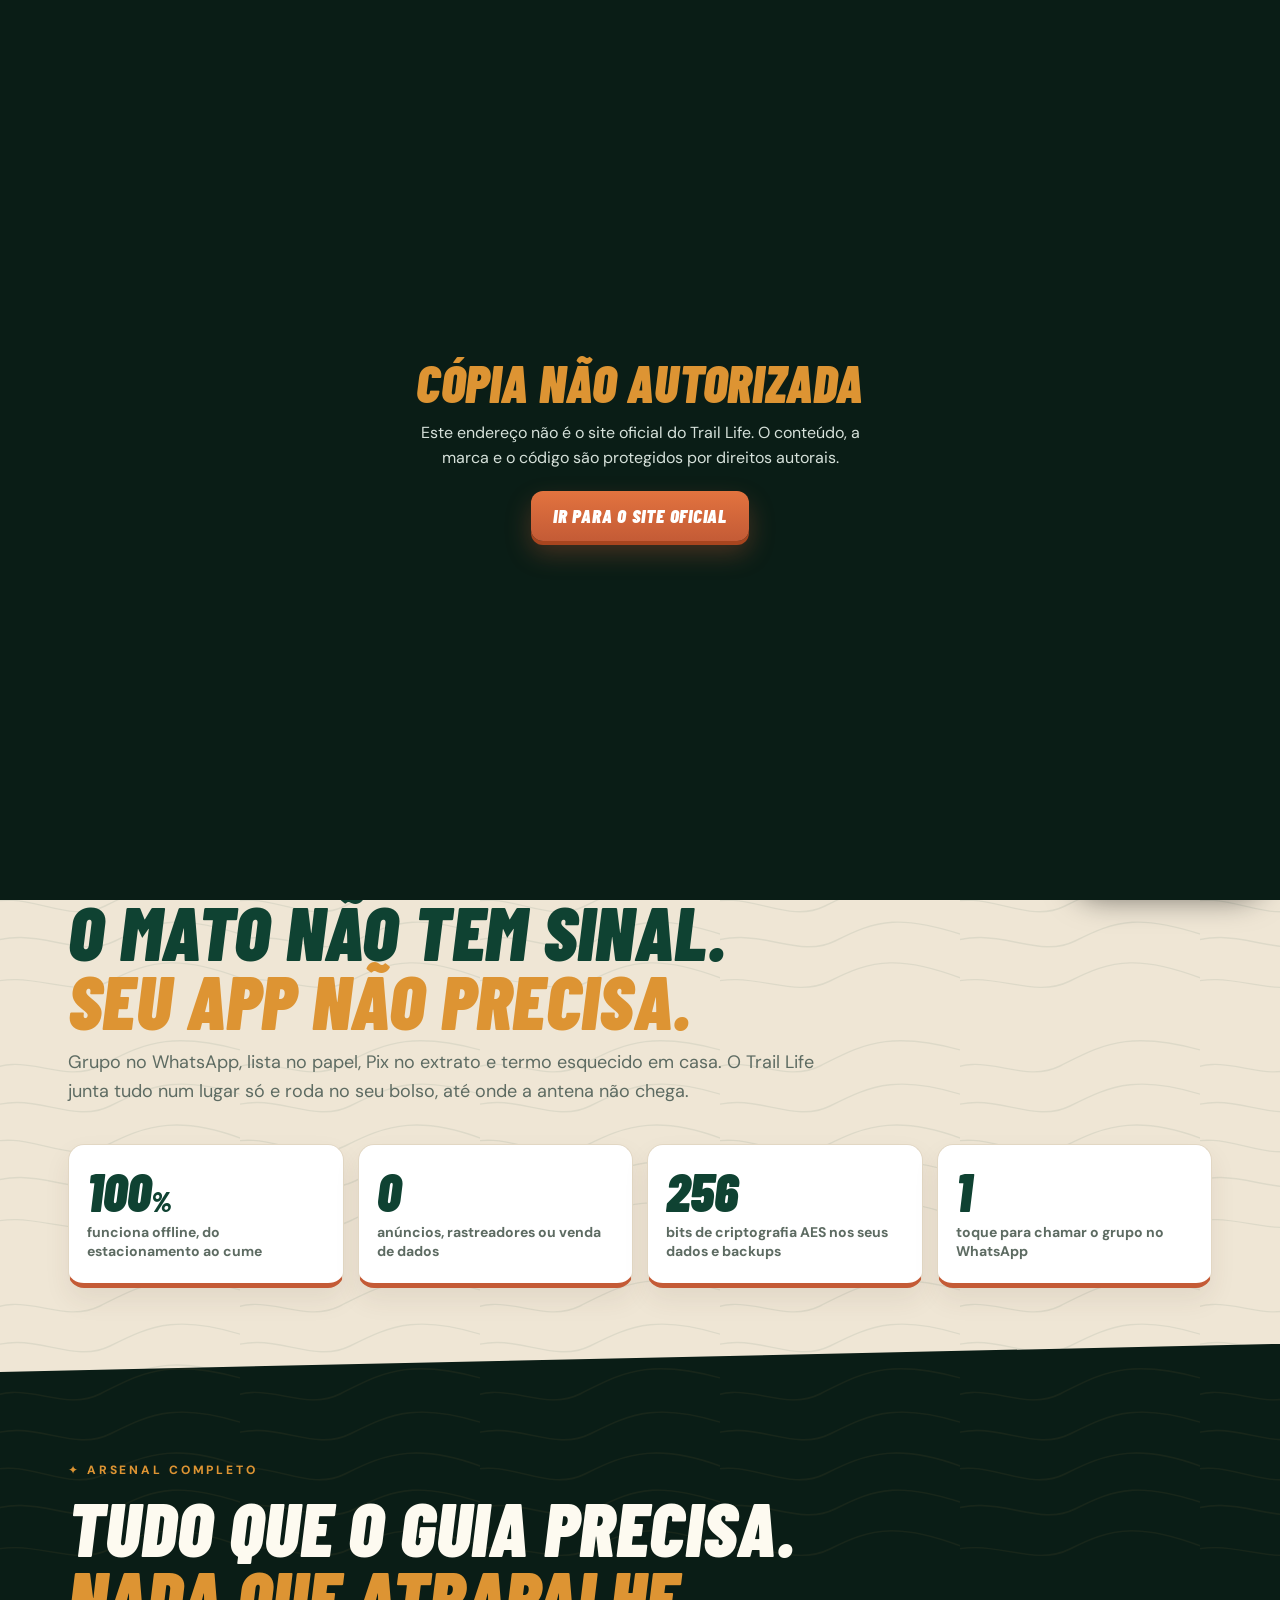
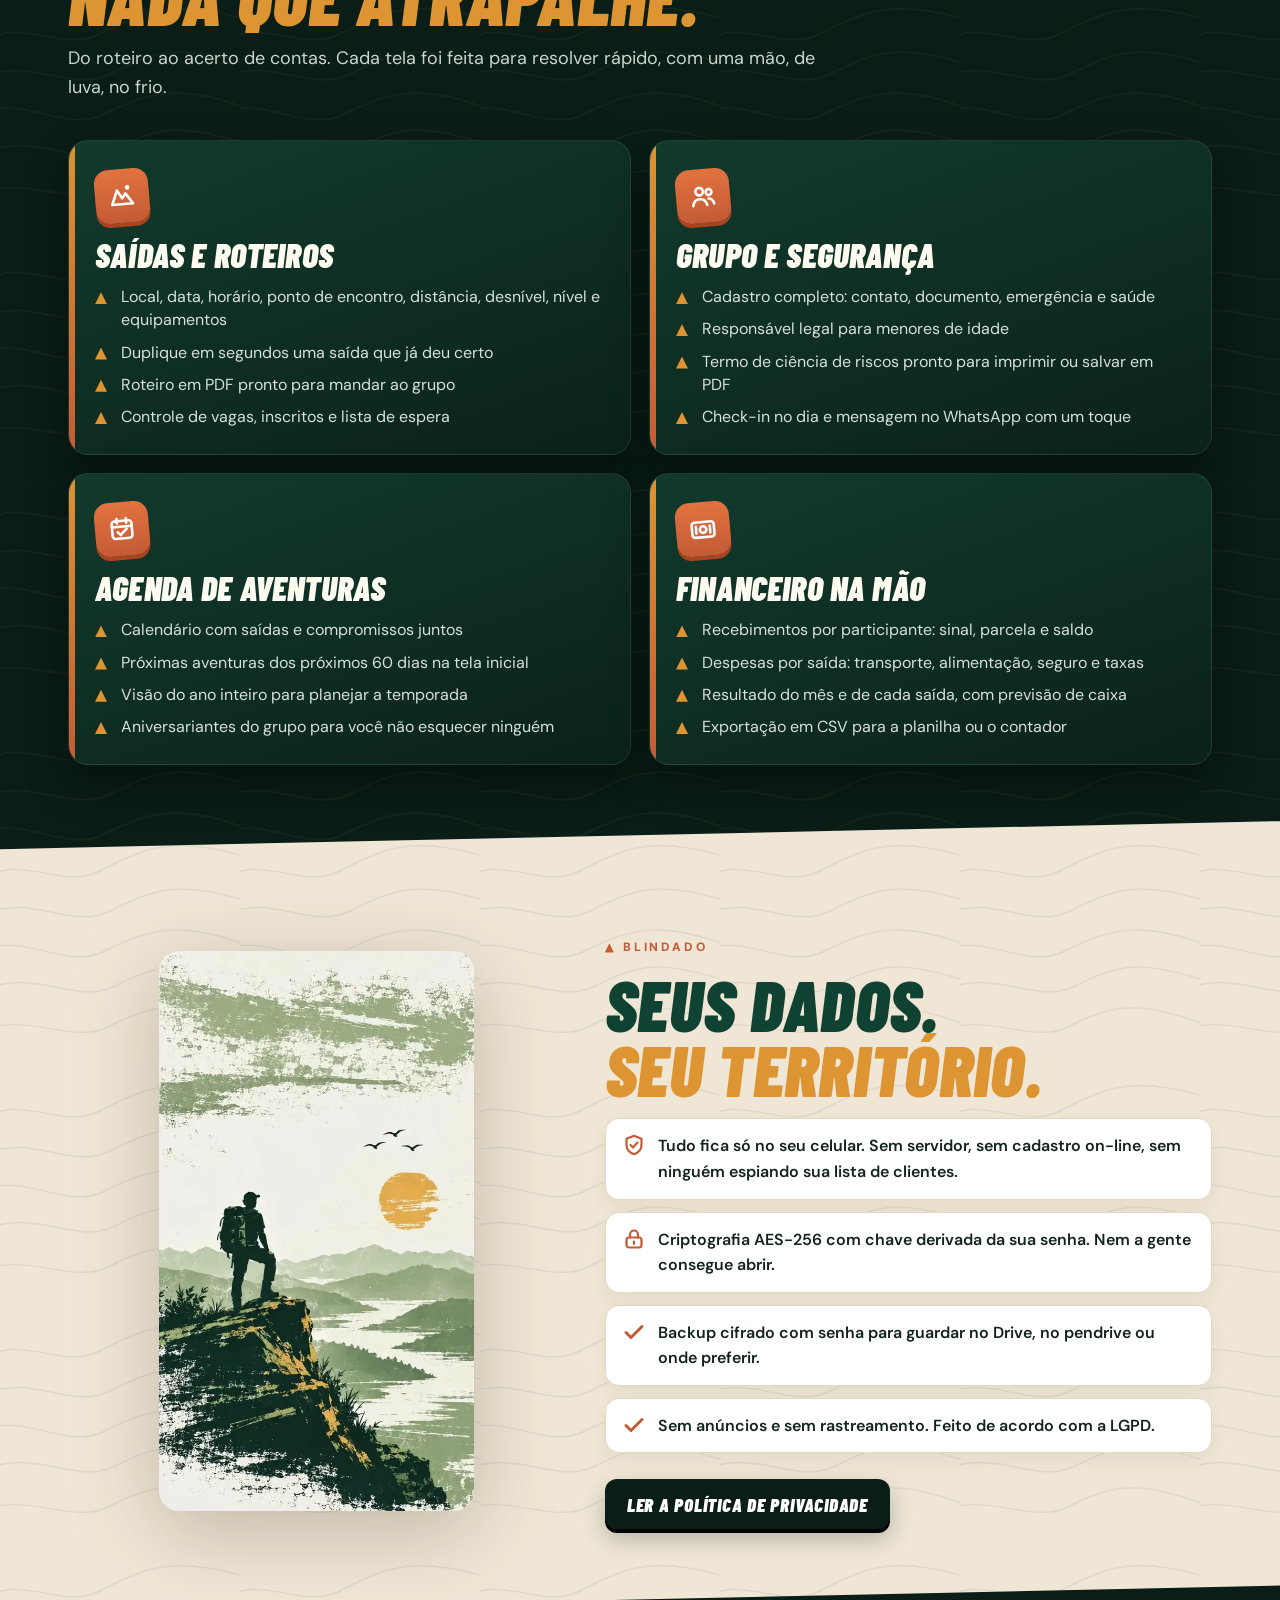
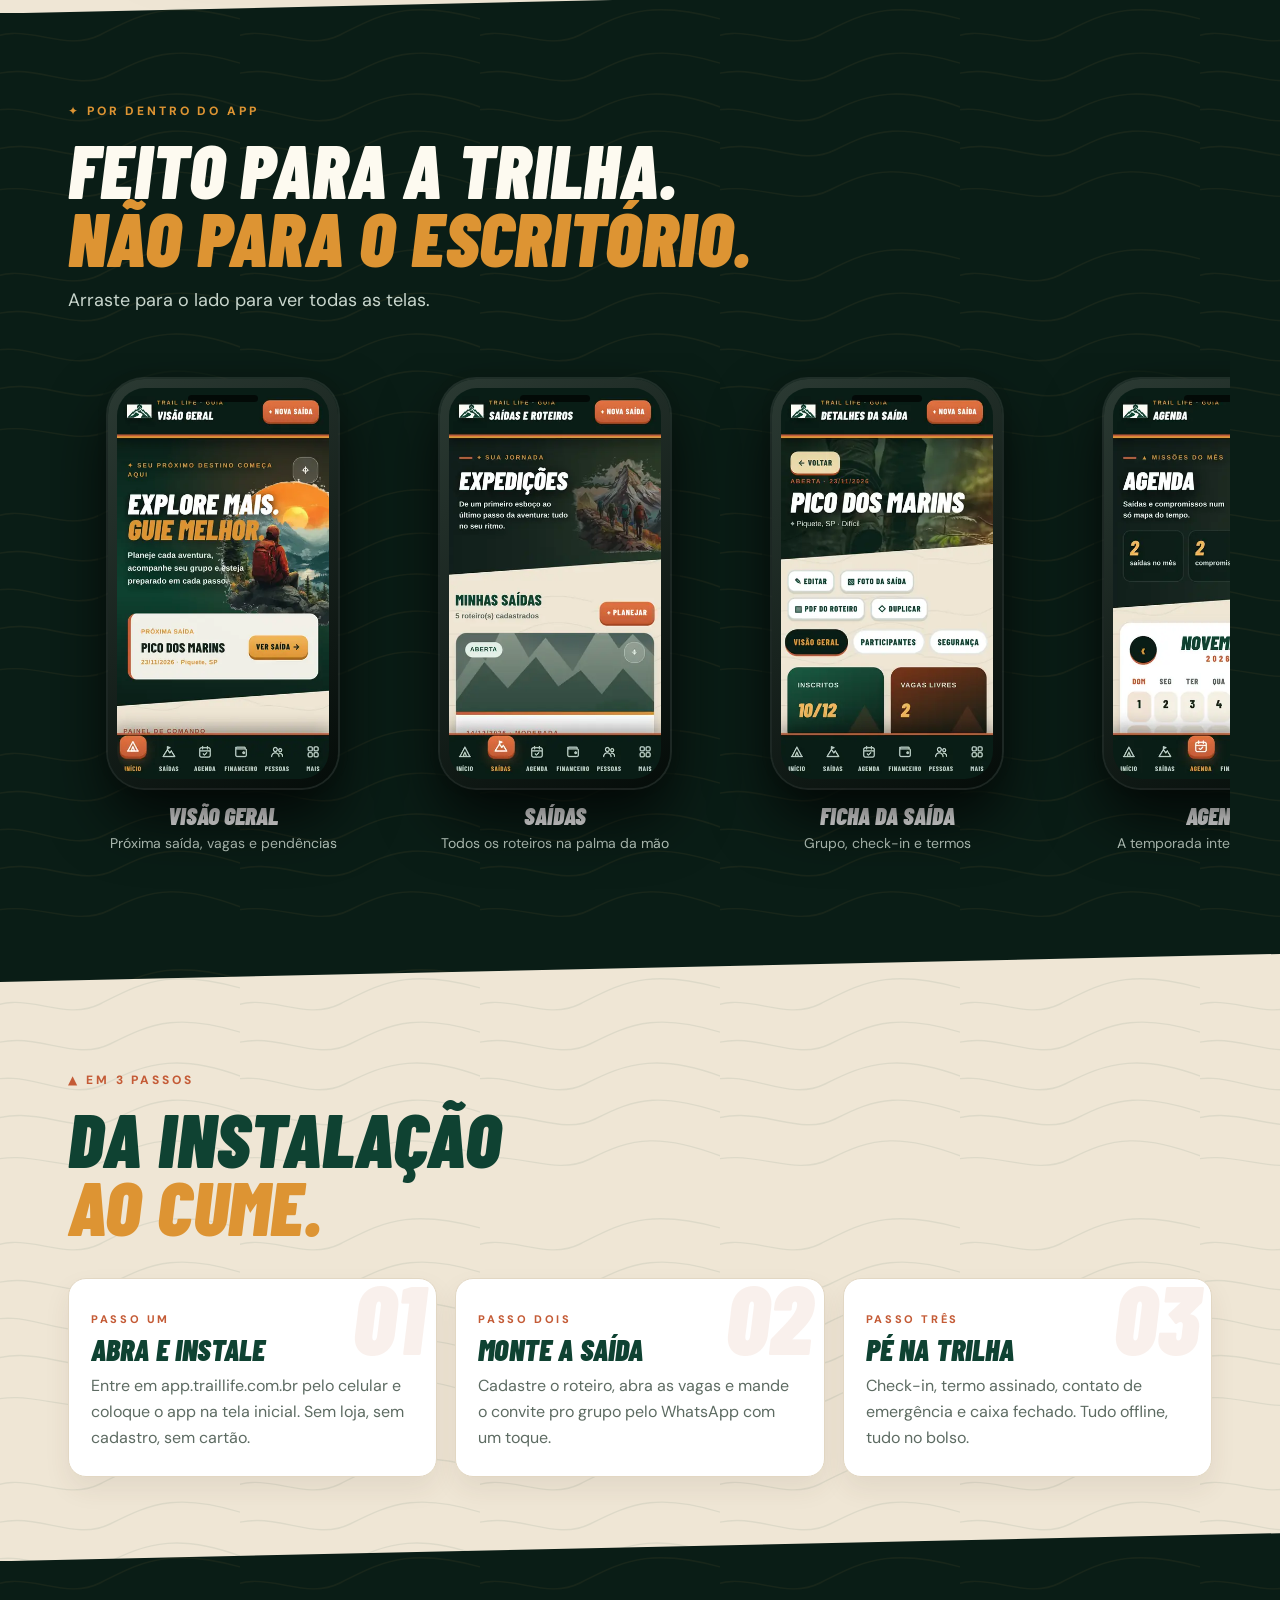
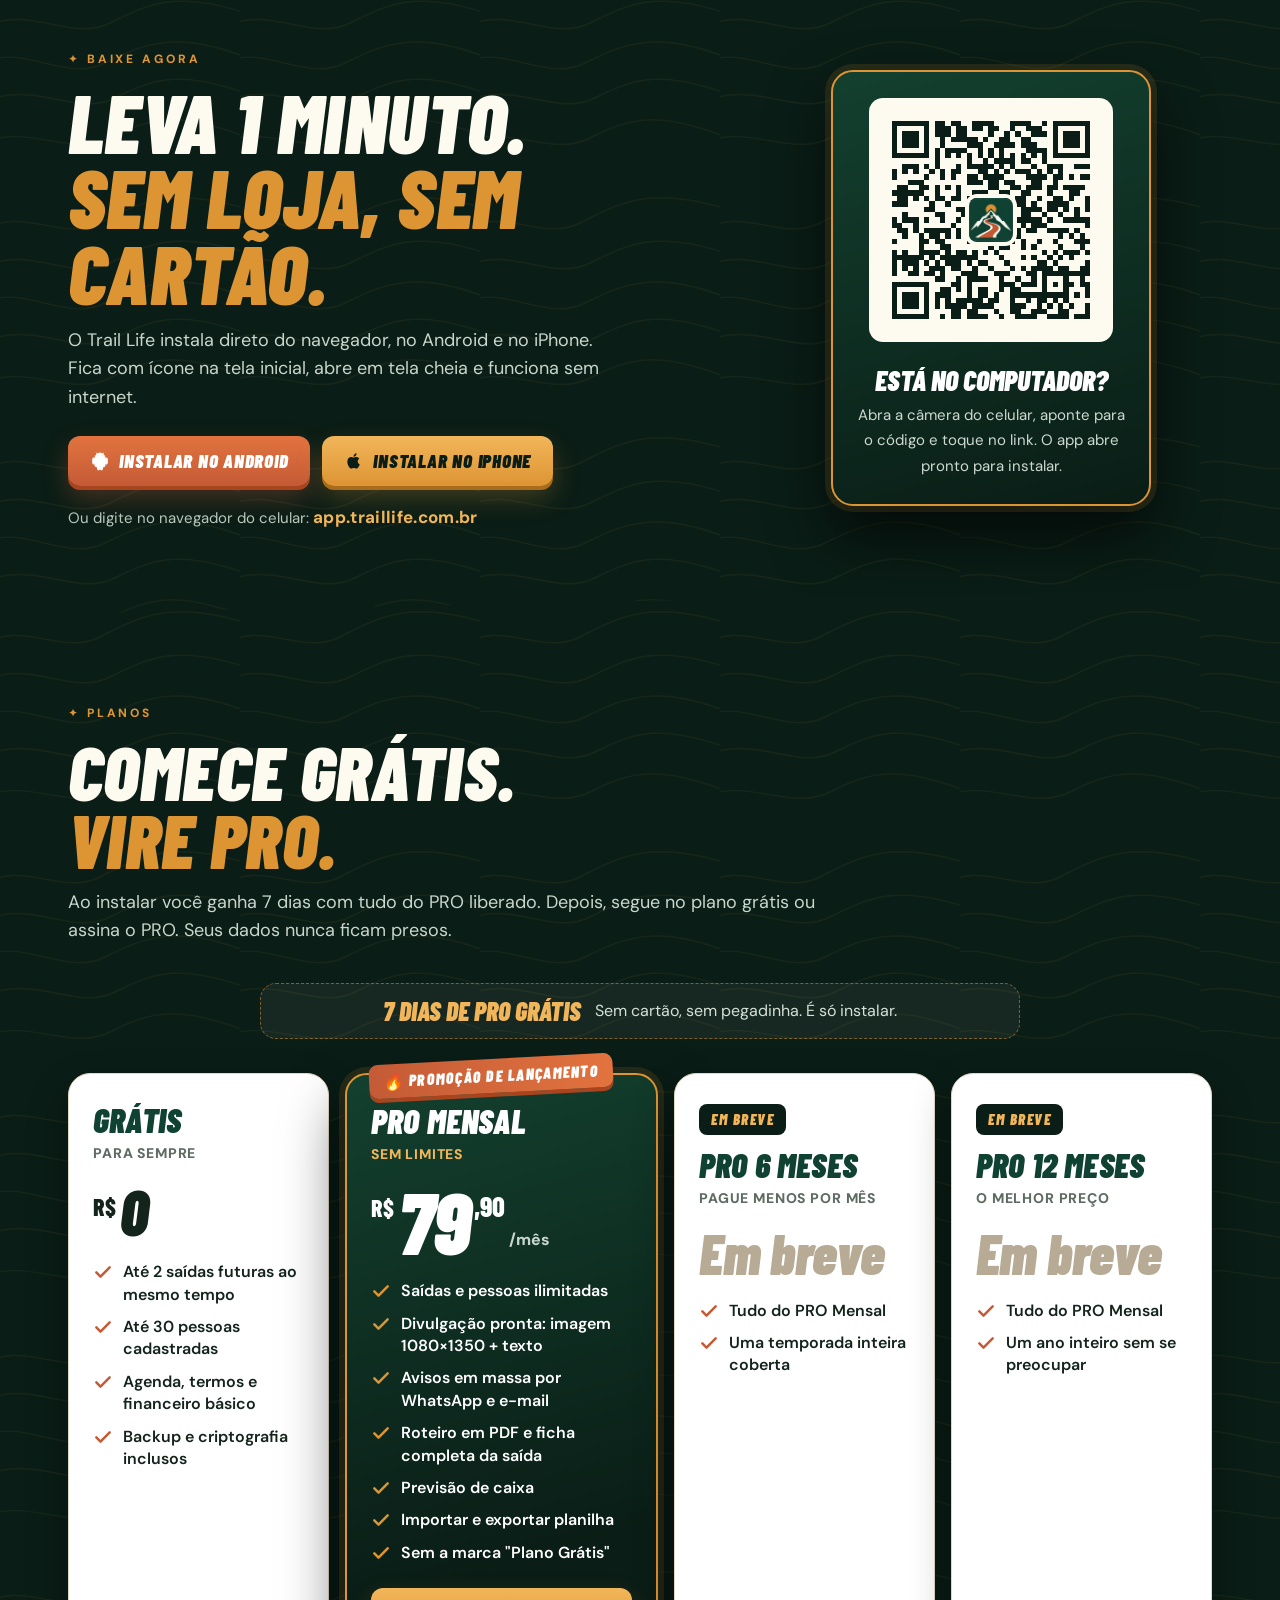
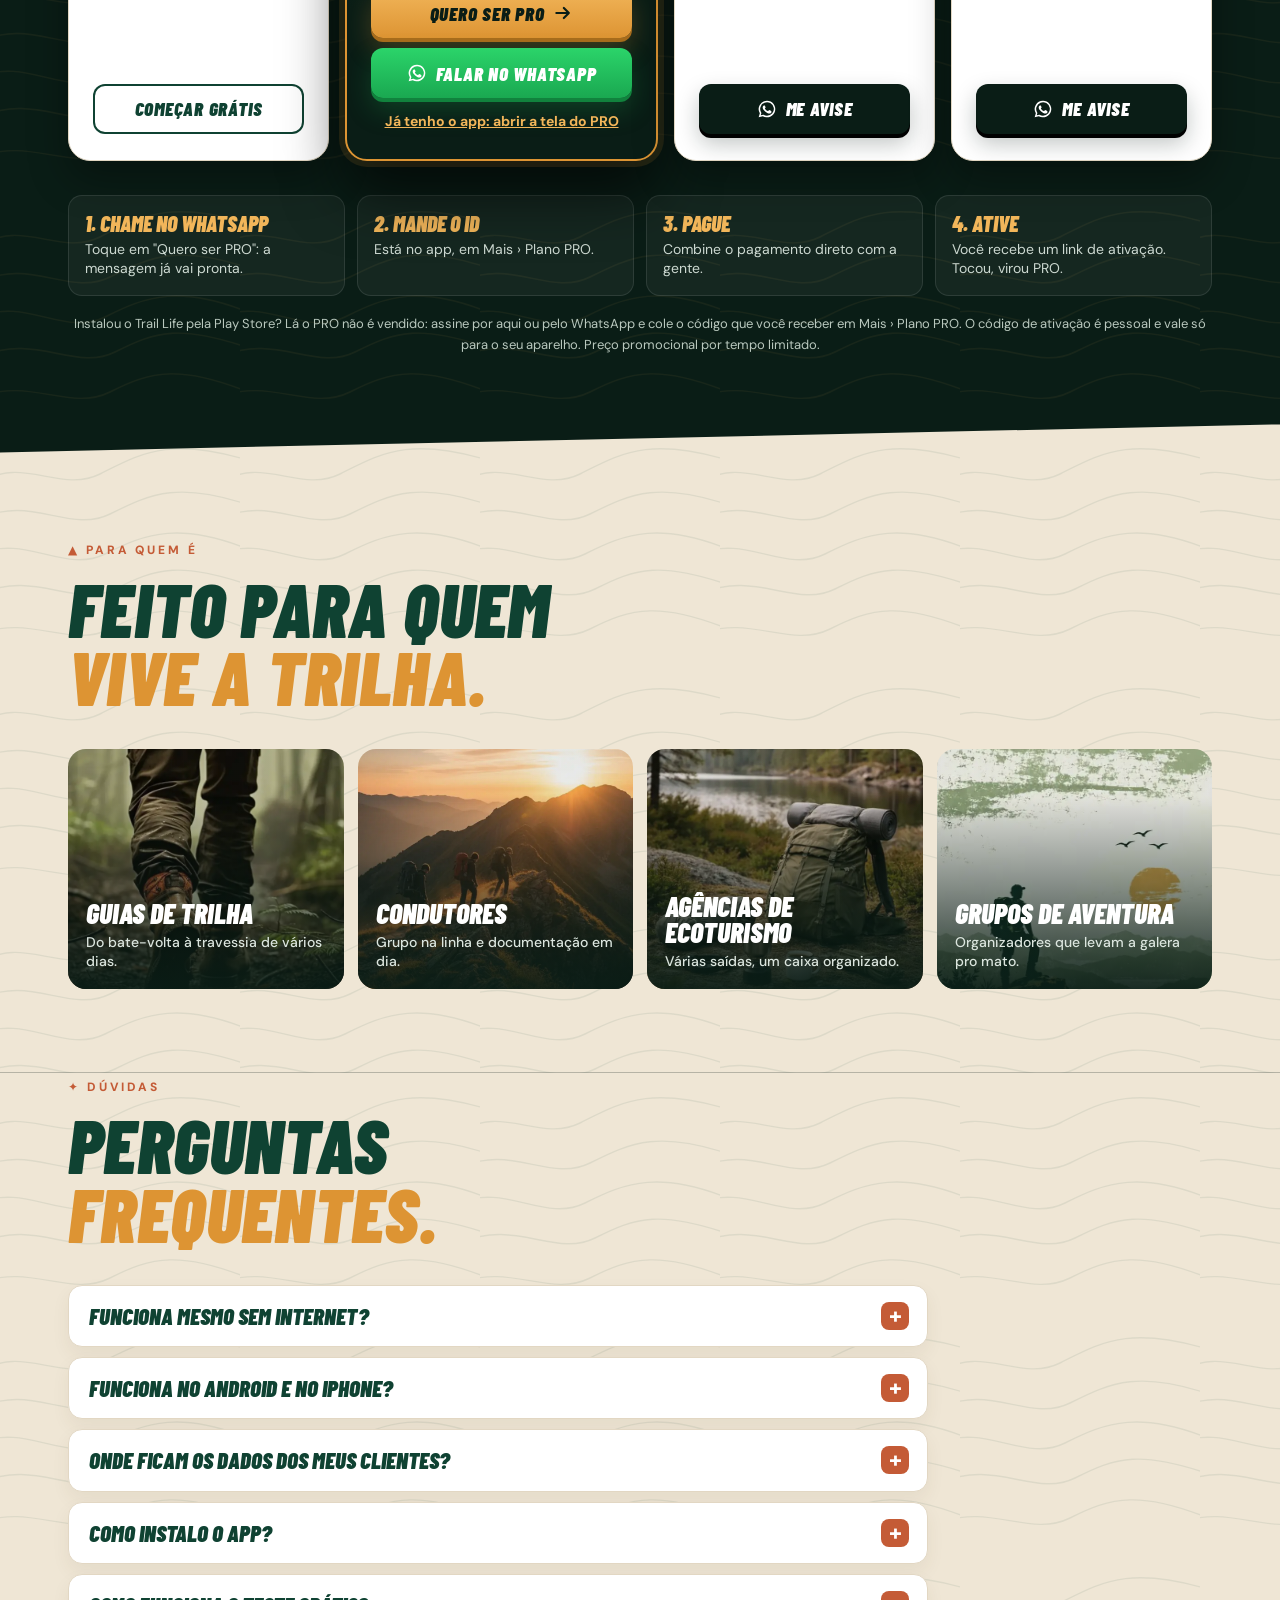
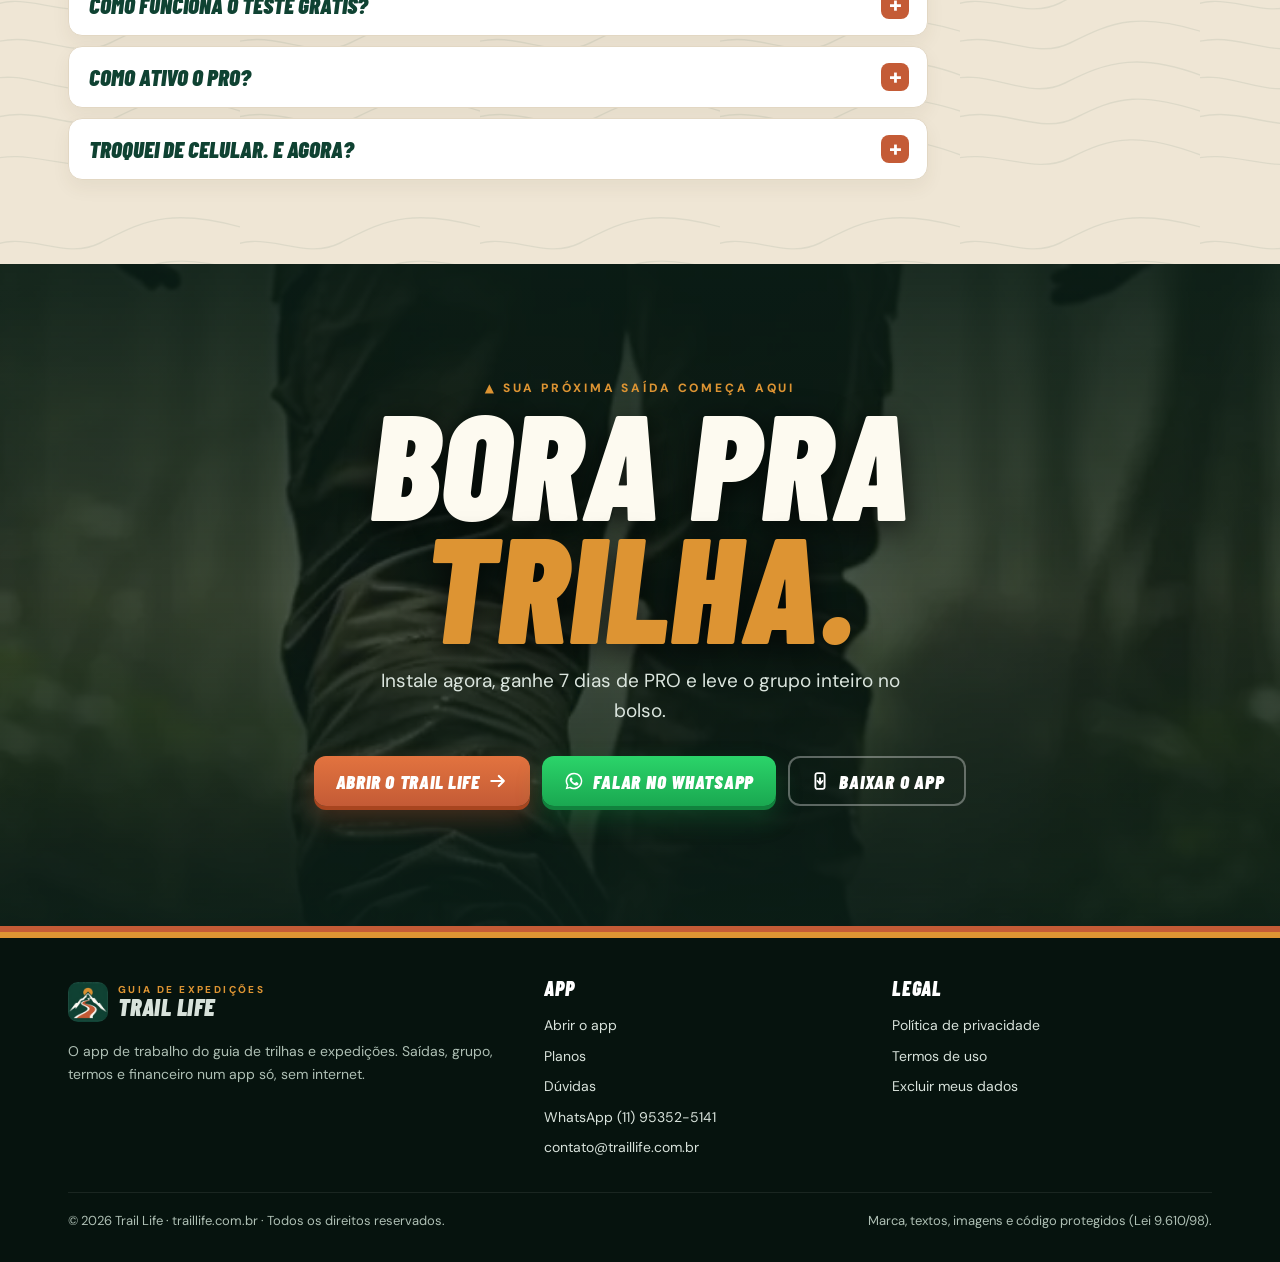
==== commit 2b56aea7: "Add files via upload" ====
--- a/index.html
+++ b/index.html
@@ -37,11 +37,11 @@
 <script type="application/ld+json">
 {"@context":"https://schema.org","@graph":[
 {"@type":"Organization","@id":"https://traillife.com.br/#org","name":"Trail Life","url":"https://traillife.com.br/","logo":"https://traillife.com.br/img/icone-512.png","email":"contato@traillife.com.br"},
-{"@type":"SoftwareApplication","name":"Trail Life","alternateName":"Trail Life: Guia de Trilhas","applicationCategory":"BusinessApplication","operatingSystem":"Android, iOS, Web","url":"https://apptraillife.com.br/","image":"https://traillife.com.br/img/og-traillife.jpg","description":"App de trabalho do guia de trilhas e expedições: roteiros, participantes, termo de riscos, agenda e financeiro. Funciona sem internet.","publisher":{"@id":"https://traillife.com.br/#org"},
+{"@type":"SoftwareApplication","name":"Trail Life","alternateName":"Trail Life: Guia de Trilhas","applicationCategory":"BusinessApplication","operatingSystem":"Android, iOS, Web","url":"https://app.traillife.com.br/","image":"https://traillife.com.br/img/og-traillife.jpg","description":"App de trabalho do guia de trilhas e expedições: roteiros, participantes, termo de riscos, agenda e financeiro. Funciona sem internet.","publisher":{"@id":"https://traillife.com.br/#org"},
  "offers":[{"@type":"Offer","name":"Plano Grátis","price":"0","priceCurrency":"BRL"},{"@type":"Offer","name":"PRO Mensal","price":"79.90","priceCurrency":"BRL"}]},
 {"@type":"FAQPage","mainEntity":[
  {"@type":"Question","name":"O Trail Life funciona sem internet?","acceptedAnswer":{"@type":"Answer","text":"Sim. Depois de aberto pela primeira vez, o app funciona inteiro sem sinal, no meio do mato."}},
- {"@type":"Question","name":"Funciona no Android e no iPhone?","acceptedAnswer":{"@type":"Answer","text":"Sim. Você instala direto pelo navegador em apptraillife.com.br, no Android (Chrome) e no iPhone (Safari)."}},
+ {"@type":"Question","name":"Funciona no Android e no iPhone?","acceptedAnswer":{"@type":"Answer","text":"Sim. Você instala direto pelo navegador em app.traillife.com.br, no Android (Chrome) e no iPhone (Safari)."}},
  {"@type":"Question","name":"Onde ficam os dados dos meus participantes?","acceptedAnswer":{"@type":"Answer","text":"Só no seu aparelho, protegidos com criptografia AES-256. Não há servidor com seus dados."}},
  {"@type":"Question","name":"Quanto custa o plano PRO?","acceptedAnswer":{"@type":"Answer","text":"O PRO Mensal está em promoção de lançamento por R$ 79,90 por mês. Você testa tudo grátis por 7 dias, sem cartão."}}
 ]}]}
@@ -59,6 +59,9 @@
  <symbol id="i-sinal" viewBox="0 0 24 24"><g fill="none" stroke="currentColor" stroke-width="2.2" stroke-linecap="round"><path d="M5 19v-2M9.5 19v-5M14 19v-8M18.5 19V8"/><path d="M3 3l18 18"/></g></symbol>
  <symbol id="i-cel" viewBox="0 0 24 24"><g fill="none" stroke="currentColor" stroke-width="2.2" stroke-linecap="round"><rect x="6.5" y="2.5" width="11" height="19" rx="2.5"/><path d="M12 15.5v-7M9 12l3 3.5 3-3.5"/></g></symbol>
  <symbol id="i-seta" viewBox="0 0 24 24"><path fill="none" stroke="currentColor" stroke-width="2.6" stroke-linecap="round" stroke-linejoin="round" d="M4 12h15M13 6l6 6-6 6"/></symbol>
+ <symbol id="i-whats" viewBox="0 0 24 24"><path fill="currentColor" d="M12 2a10 10 0 00-8.6 15.1L2 22l5-1.3A10 10 0 1012 2zm0 18.2a8.2 8.2 0 01-4.2-1.2l-.3-.2-3 .8.8-2.9-.2-.3A8.2 8.2 0 1112 20.2zm4.5-6.1c-.2-.1-1.5-.7-1.7-.8s-.4-.1-.6.1-.7.8-.8 1-.3.2-.5.1a6.7 6.7 0 01-3.3-2.9c-.3-.4.3-.4.7-1.3.1-.2 0-.3 0-.4l-.8-1.8c-.2-.5-.4-.4-.6-.4h-.5a1 1 0 00-.7.3 2.9 2.9 0 00-.9 2.2 5.1 5.1 0 001 2.7 11.6 11.6 0 004.5 3.9c1.7.7 2.3.8 3.1.6a2.7 2.7 0 001.8-1.2 2.2 2.2 0 00.2-1.2c-.1-.1-.3-.2-.5-.3z"/></symbol>
+ <symbol id="i-android" viewBox="0 0 24 24"><path fill="currentColor" d="M6 9.5h12v8a1.5 1.5 0 01-1.5 1.5H15v2.5a1.25 1.25 0 01-2.5 0V19h-1v2.5a1.25 1.25 0 01-2.5 0V19H7.5A1.5 1.5 0 016 17.5zM3.25 9.5a1.25 1.25 0 012.5 0v5a1.25 1.25 0 01-2.5 0zm15 0a1.25 1.25 0 012.5 0v5a1.25 1.25 0 01-2.5 0zM6 8.5a6 6 0 0112 0zm3.5-2.2a.7.7 0 100-1.4.7.7 0 000 1.4zm5 0a.7.7 0 100-1.4.7.7 0 000 1.4zM8 2.5l1.3 2M16 2.5l-1.3 2" stroke="currentColor" stroke-width="1.2" stroke-linecap="round"/></symbol>
+ <symbol id="i-apple" viewBox="0 0 24 24"><path fill="currentColor" d="M16.4 12.6c0-2.4 2-3.5 2-3.6a4.3 4.3 0 00-3.4-1.8c-1.4-.2-2.8.8-3.5.8s-1.8-.8-3-.8a4.5 4.5 0 00-3.8 2.3c-1.6 2.8-.4 7 1.2 9.3.8 1.1 1.7 2.4 2.9 2.3s1.6-.7 3-.7 1.8.7 3 .7 2-1.1 2.8-2.3a9.5 9.5 0 001.3-2.6 3.9 3.9 0 01-2.5-3.6zM14.1 5.6A4 4 0 0015 2.7a4 4 0 00-2.6 1.4 3.8 3.8 0 00-1 2.8 3.4 3.4 0 002.7-1.3z"/></symbol>
  <symbol id="i-escudo" viewBox="0 0 24 24"><path fill="none" stroke="currentColor" stroke-width="2.2" stroke-linejoin="round" d="M12 2.8l7.5 3v6c0 4.6-3.2 8-7.5 9.4-4.3-1.4-7.5-4.8-7.5-9.4v-6z"/><path fill="none" stroke="currentColor" stroke-width="2.2" stroke-linecap="round" d="M8.5 12l2.5 2.5 4.5-5"/></symbol>
 </svg>
 
@@ -73,7 +76,7 @@
    <a href="#telas">Telas</a>
    <a href="#planos">Planos</a>
    <a href="#duvidas">Dúvidas</a>
-   <a class="btn" href="https://apptraillife.com.br/" data-app>Abrir o app</a>
+   <a class="btn" href="#baixar" data-baixar><svg><use href="#i-cel"/></svg> Baixar o app</a>
   </nav>
   <button class="menu-btn" id="menuBtn" aria-label="Abrir menu" aria-expanded="false" aria-controls="menu"><svg viewBox="0 0 24 24"><path fill="none" stroke="currentColor" stroke-width="2.6" stroke-linecap="round" d="M4 7h16M4 12h16M4 17h11"/></svg></button>
  </div>
@@ -87,8 +90,8 @@
    <h1>Explore mais.<br><em>Guie melhor.</em></h1>
    <p class="lead">Saídas, grupo, termo de riscos e financeiro num app só. Pensado para quem guia gente no meio do mato, <b>sem sinal e sem desculpa</b>.</p>
    <div class="acoes">
-    <a class="btn" href="https://apptraillife.com.br/" data-app>Começar grátis <svg><use href="#i-seta"/></svg></a>
-    <button class="btn ghost" type="button" data-instalar><svg><use href="#i-cel"/></svg> Instalar no celular</button>
+    <button class="btn" type="button" data-baixar><svg><use href="#i-cel"/></svg> Baixar o app grátis</button>
+    <a class="btn ghost" href="https://app.traillife.com.br/" data-app>Abrir no navegador <svg><use href="#i-seta"/></svg></a>
    </div>
    <div class="selos">
     <span><svg><use href="#i-sinal"/></svg>Funciona sem internet</span>
@@ -100,6 +103,7 @@
    <img class="sol-arte" src="img/por-do-sol.webp" width="230" height="236" alt="" loading="eager">
    <div class="fone"><img src="img/tela-inicio.webp" width="420" height="747" alt="Tela inicial do Trail Life com a próxima saída e o painel de comando"></div>
    <div class="tag"><small>PRÓXIMA SAÍDA</small><b>Pico dos Marins</b></div>
+   <a class="qr-hero so-pc" href="#baixar"><div class="qr"><img src="img/qr-app.svg" width="110" height="110" alt="QR code para abrir e instalar o Trail Life no celular"><img class="qr-logo" src="img/logo-96.png" width="24" height="24" alt=""></div><span><b>Aponte a câmera</b>e instale no celular</span></a>
   </div>
  </div>
 </section>
@@ -219,9 +223,29 @@
    <h2>Da instalação<br><span class="laranja">ao cume.</span></h2>
   </div>
   <div class="passos">
-   <div class="passo surge"><span class="eyebrow">Passo um</span><h3>Abra e instale</h3><p>Entre em apptraillife.com.br pelo celular e coloque o app na tela inicial. Sem loja, sem cadastro, sem cartão.</p></div>
+   <div class="passo surge"><span class="eyebrow">Passo um</span><h3>Abra e instale</h3><p>Entre em app.traillife.com.br pelo celular e coloque o app na tela inicial. Sem loja, sem cadastro, sem cartão.</p></div>
    <div class="passo surge"><span class="eyebrow">Passo dois</span><h3>Monte a saída</h3><p>Cadastre o roteiro, abra as vagas e mande o convite pro grupo pelo WhatsApp com um toque.</p></div>
    <div class="passo surge"><span class="eyebrow">Passo três</span><h3>Pé na trilha</h3><p>Check-in, termo assinado, contato de emergência e caixa fechado. Tudo offline, tudo no bolso.</p></div>
+  </div>
+ </div>
+</section>
+
+<section class="sec escuro corte-topo" id="baixar">
+ <div class="wrap baixar">
+  <div class="surge">
+   <span class="eyebrow">✦ Baixe agora</span>
+   <h2 class="tit-baixar">Leva 1 minuto.<br><span class="laranja">Sem loja, sem cartão.</span></h2>
+   <p class="lead-baixar">O Trail Life instala direto do navegador, no Android e no iPhone. Fica com ícone na tela inicial, abre em tela cheia e funciona sem internet.</p>
+   <div class="loja">
+    <button class="btn" type="button" data-instalar="android"><svg><use href="#i-android"/></svg> Instalar no Android</button>
+    <button class="btn sol" type="button" data-instalar="iphone"><svg><use href="#i-apple"/></svg> Instalar no iPhone</button>
+   </div>
+   <p class="endereco">Ou digite no navegador do celular: <b>app.traillife.com.br</b></p>
+  </div>
+  <div class="qr-card surge">
+   <div class="qr"><img src="img/qr-app.svg" width="220" height="220" alt="QR code para abrir e instalar o Trail Life no celular"><img class="qr-logo" src="img/logo-96.png" width="44" height="44" alt=""></div>
+   <b>Está no computador?</b>
+   <span>Abra a câmera do celular, aponte para o código e toque no link. O app abre pronto para instalar.</span>
   </div>
  </div>
 </section>
@@ -245,7 +269,7 @@
      <li><svg><use href="#i-ok"/></svg>Agenda, termos e financeiro básico</li>
      <li><svg><use href="#i-ok"/></svg>Backup e criptografia inclusos</li>
     </ul>
-    <a class="btn ghost full" style="color:var(--floresta);box-shadow:inset 0 0 0 2px var(--floresta)" href="https://apptraillife.com.br/" data-app>Começar grátis</a>
+    <a class="btn ghost full" style="color:var(--floresta);box-shadow:inset 0 0 0 2px var(--floresta)" href="https://app.traillife.com.br/" data-app>Começar grátis</a>
    </div>
    <div class="plano pro surge">
     <span class="selo-promo">🔥 Promoção de lançamento</span>
@@ -261,7 +285,9 @@
      <li><svg><use href="#i-ok"/></svg>Importar e exportar planilha</li>
      <li><svg><use href="#i-ok"/></svg>Sem a marca "Plano Grátis"</li>
     </ul>
-    <a class="btn sol full" href="https://apptraillife.com.br/#pro" data-app="#pro">Quero ser PRO <svg><use href="#i-seta"/></svg></a>
+    <a class="btn sol full" href="https://wa.me/5511953525141?text=Ol%C3%A1%21%20Vim%20pelo%20site%20do%20TRAIL%20LIFE%20e%20quero%20ser%20PRO%20%F0%9F%94%A5%0APlano%3A%20PRO%20Mensal%20%28R%24%2079%2C90%20promocional%29%0AMeu%20nome%3A%20%0AMinha%20cidade%3A%20%0AID%20do%20aparelho%20%28no%20app%2C%20em%20Mais%20%E2%80%BA%20Plano%20PRO%29%3A%20" data-wa="pro">Quero ser PRO <svg><use href="#i-seta"/></svg></a>
+    <a class="btn whats full" href="https://wa.me/5511953525141?text=Ol%C3%A1%21%20Vim%20pelo%20site%20do%20TRAIL%20LIFE%20e%20quero%20ser%20PRO%20%F0%9F%94%A5%0APlano%3A%20PRO%20Mensal%20%28R%24%2079%2C90%20promocional%29%0AMeu%20nome%3A%20%0AMinha%20cidade%3A%20%0AID%20do%20aparelho%20%28no%20app%2C%20em%20Mais%20%E2%80%BA%20Plano%20PRO%29%3A%20" data-wa="pro"><svg><use href="#i-whats"/></svg> Falar no WhatsApp</a>
+    <a class="link-pro" href="https://app.traillife.com.br/#pro" data-app="#pro">Já tenho o app: abrir a tela do PRO</a>
    </div>
    <div class="plano breve surge">
     <span class="selo-breve">Em breve</span>
@@ -269,7 +295,7 @@
     <div class="periodo">Pague menos por mês</div>
     <div class="preco"><b>Em breve</b></div>
     <ul><li><svg><use href="#i-ok"/></svg>Tudo do PRO Mensal</li><li><svg><use href="#i-ok"/></svg>Uma temporada inteira coberta</li></ul>
-    <a class="btn dark full" href="mailto:contato@traillife.com.br?subject=Quero%20saber%20do%20PRO%206%20meses" data-avise>Me avise</a>
+    <a class="btn dark full" href="https://wa.me/5511953525141?text=Ol%C3%A1%21%20Vim%20pelo%20site%20do%20TRAIL%20LIFE.%20Quero%20ser%20avisado%20quando%20o%20PRO%206%20meses%20estiver%20dispon%C3%ADvel." data-wa="6m"><svg><use href="#i-whats"/></svg> Me avise</a>
    </div>
    <div class="plano breve surge">
     <span class="selo-breve">Em breve</span>
@@ -277,12 +303,12 @@
     <div class="periodo">O melhor preço</div>
     <div class="preco"><b>Em breve</b></div>
     <ul><li><svg><use href="#i-ok"/></svg>Tudo do PRO Mensal</li><li><svg><use href="#i-ok"/></svg>Um ano inteiro sem se preocupar</li></ul>
-    <a class="btn dark full" href="mailto:contato@traillife.com.br?subject=Quero%20saber%20do%20PRO%2012%20meses" data-avise>Me avise</a>
+    <a class="btn dark full" href="https://wa.me/5511953525141?text=Ol%C3%A1%21%20Vim%20pelo%20site%20do%20TRAIL%20LIFE.%20Quero%20ser%20avisado%20quando%20o%20PRO%2012%20meses%20estiver%20dispon%C3%ADvel." data-wa="12m"><svg><use href="#i-whats"/></svg> Me avise</a>
    </div>
   </div>
   <div class="ativacao">
-   <div class="surge"><b>1. Abra o PRO</b><span>No app, toque em Mais › Plano PRO.</span></div>
-   <div class="surge"><b>2. Peça no WhatsApp</b><span>O botão já envia o ID do seu aparelho.</span></div>
+   <div class="surge"><b>1. Chame no WhatsApp</b><span>Toque em "Quero ser PRO": a mensagem já vai pronta.</span></div>
+   <div class="surge"><b>2. Mande o ID</b><span>Está no app, em Mais › Plano PRO.</span></div>
    <div class="surge"><b>3. Pague</b><span>Combine o pagamento direto com a gente.</span></div>
    <div class="surge"><b>4. Ative</b><span>Você recebe um link de ativação. Tocou, virou PRO.</span></div>
   </div>
@@ -313,9 +339,9 @@
   </div>
   <div class="faq">
    <details><summary>Funciona mesmo sem internet?</summary><p>Sim. Depois de abrir o app pela primeira vez, ele funciona inteiro sem sinal: cadastro, check-in, termos e financeiro. Só precisa de internet para mandar mensagem no WhatsApp ou buscar CEP.</p></details>
-   <details><summary>Funciona no Android e no iPhone?</summary><p>Funciona nos dois. Você instala direto pelo navegador em apptraillife.com.br: no Android pelo Chrome e no iPhone pelo Safari. O app fica na tela inicial como qualquer outro.</p></details>
+   <details><summary>Funciona no Android e no iPhone?</summary><p>Funciona nos dois. Você instala direto pelo navegador em app.traillife.com.br: no Android pelo Chrome e no iPhone pelo Safari. O app fica na tela inicial como qualquer outro.</p></details>
    <details><summary>Onde ficam os dados dos meus clientes?</summary><p>Só no seu aparelho, protegidos com criptografia AES-256. Não existe servidor com seus dados. Para não perder nada, faça o backup cifrado e guarde no Drive ou onde preferir.</p></details>
-   <details><summary>Como instalo o app?</summary><p>Toque em "Instalar no celular" aqui no site e siga o passo a passo do seu aparelho. Leva menos de um minuto.</p></details>
+   <details><summary>Como instalo o app?</summary><p>No celular, toque em "Baixar o app" aqui no site e siga o passo a passo do seu aparelho. No computador, aponte a câmera do celular para o QR code da seção "Baixe agora". Leva menos de um minuto.</p></details>
    <details><summary>Como funciona o teste grátis?</summary><p>Ao instalar, você usa tudo do PRO por 7 dias, sem cartão. Depois, se não assinar, o app segue no plano grátis e nada que você cadastrou é apagado ou bloqueado.</p></details>
    <details><summary>Como ativo o PRO?</summary><p>No app, vá em Mais › Plano PRO e toque em "Pedir pelo WhatsApp". A mensagem já leva o ID do seu aparelho. Depois do pagamento você recebe um link de ativação: é só tocar. Se usa o app da Play Store, a compra é feita por aqui ou pelo WhatsApp e você cola o código em Mais › Plano PRO.</p></details>
    <details><summary>Troquei de celular. E agora?</summary><p>Faça o backup no aparelho antigo e restaure no novo. Como o código PRO é ligado ao aparelho, fale com a gente pelo app que liberamos o novo celular.</p></details>
@@ -329,8 +355,9 @@
   <h2>Bora pra<br><span class="laranja">trilha.</span></h2>
   <p>Instale agora, ganhe 7 dias de PRO e leve o grupo inteiro no bolso.</p>
   <div class="acoes">
-   <a class="btn" href="https://apptraillife.com.br/" data-app>Abrir o Trail Life <svg><use href="#i-seta"/></svg></a>
-   <button class="btn ghost" type="button" data-instalar><svg><use href="#i-cel"/></svg> Como instalar</button>
+   <a class="btn" href="https://app.traillife.com.br/" data-app>Abrir o Trail Life <svg><use href="#i-seta"/></svg></a>
+   <a class="btn whats" href="https://wa.me/5511953525141?text=Ol%C3%A1%21%20Vim%20pelo%20site%20do%20TRAIL%20LIFE%20e%20quero%20saber%20mais%20sobre%20o%20app%20para%20guias%20de%20trilha." data-wa="geral"><svg><use href="#i-whats"/></svg> Falar no WhatsApp</a>
+   <button class="btn ghost" type="button" data-baixar><svg><use href="#i-cel"/></svg> Baixar o app</button>
   </div>
  </div>
 </section>
@@ -343,12 +370,14 @@
     <a class="marca" href="#topo"><img src="img/logo-96.png" width="40" height="40" alt=""><span><small>GUIA DE EXPEDIÇÕES</small><strong>Trail Life</strong></span></a>
     <p>O app de trabalho do guia de trilhas e expedições. Saídas, grupo, termos e financeiro num app só, sem internet.</p>
    </div>
-   <div><h4>App</h4><a href="https://apptraillife.com.br/" data-app>Abrir o app</a><a href="#planos">Planos</a><a href="#duvidas">Dúvidas</a><a href="mailto:contato@traillife.com.br">contato@traillife.com.br</a></div>
+   <div><h4>App</h4><a href="https://app.traillife.com.br/" data-app>Abrir o app</a><a href="#planos">Planos</a><a href="#duvidas">Dúvidas</a><a href="https://wa.me/5511953525141?text=Ol%C3%A1%21%20Vim%20pelo%20site%20do%20TRAIL%20LIFE%20e%20quero%20saber%20mais%20sobre%20o%20app%20para%20guias%20de%20trilha." data-wa="geral">WhatsApp (11) 95352-5141</a><a href="mailto:contato@traillife.com.br">contato@traillife.com.br</a></div>
    <div><h4>Legal</h4><a href="privacidade.html">Política de privacidade</a><a href="termos.html">Termos de uso</a><a href="excluir-dados.html">Excluir meus dados</a></div>
   </div>
   <div class="copy"><span>© 2026 Trail Life · traillife.com.br · Todos os direitos reservados.</span><span>Marca, textos, imagens e código protegidos (Lei 9.610/98).</span></div>
  </div>
 </footer>
+
+<a class="wa-flutua" href="https://wa.me/5511953525141?text=Ol%C3%A1%21%20Vim%20pelo%20site%20do%20TRAIL%20LIFE%20e%20quero%20saber%20mais%20sobre%20o%20app%20para%20guias%20de%20trilha." data-wa="geral" aria-label="Falar com o Trail Life no WhatsApp"><svg><use href="#i-whats"/></svg><span>Fale com a gente</span></a>
 
 <div class="modal" id="modalInstalar" role="dialog" aria-modal="true" aria-labelledby="tInstalar">
  <div class="caixa">
@@ -360,7 +389,7 @@
    <button type="button" role="tab" data-aba="iphone">iPhone</button>
   </div>
   <ol data-painel="android">
-   <li>Toque em <b>Abrir o app</b> abaixo (abre no Chrome).</li>
+   <li>Toque em <b>Abrir e instalar</b> abaixo (abre no Chrome).</li>
    <li>Toque em <b>Instalar</b> na faixa "Instale o TRAIL LIFE" que aparece no app. Se não aparecer, toque no menu <b>⋮</b> e em <b>Instalar app</b> ou <b>Adicionar à tela inicial</b>.</li>
    <li>Pronto: o ícone do Trail Life fica na sua tela inicial e funciona sem internet.</li>
   </ol>
@@ -369,8 +398,9 @@
    <li>Toque no botão <b>Compartilhar</b> (quadrado com a seta para cima).</li>
    <li>Role e toque em <b>Adicionar à Tela de Início</b> e depois em <b>Adicionar</b>.</li>
   </ol>
-  <a class="btn full" href="https://apptraillife.com.br/?instalar=1" data-app="?instalar=1">Abrir o app <svg><use href="#i-seta"/></svg></a>
-  <p class="obs">Endereço oficial do app: <b>apptraillife.com.br</b>. Desconfie de cópias em outros endereços.</p>
+  <div class="modal-qr so-pc"><div class="qr"><img src="img/qr-app.svg" width="150" height="150" alt="QR code para abrir e instalar o Trail Life no celular"><img class="qr-logo" src="img/logo-96.png" width="30" height="30" alt=""></div><span>No computador? Escaneie com a câmera do celular.</span></div>
+  <a class="btn full" href="https://app.traillife.com.br/?instalar=1" data-app="?instalar=1">Abrir e instalar <svg><use href="#i-seta"/></svg></a>
+  <p class="obs">Endereço oficial do app: <b>app.traillife.com.br</b>. Desconfie de cópias em outros endereços.</p>
  </div>
 </div>
 
--- a/css/site.css
+++ b/css/site.css
@@ -1,2 +1,2 @@
 /*! TRAIL LIFE · site oficial (traillife.com.br) · mesmo visual "Aventura" do app.
-   (c) 2026 Trail Life. Todos os direitos reservados. Cópia, reprodução ou adaptação proibidas sem autorização. */@font-face{font-family:'Barlow Condensed';font-style:normal;font-weight:700;font-display:swap;src:url(../fonts/barlow-condensed-latin-700-normal.woff2) format('woff2')}@font-face{font-family:'Barlow Condensed';font-style:normal;font-weight:800;font-display:swap;src:url(../fonts/barlow-condensed-latin-800-normal.woff2) format('woff2')}@font-face{font-family:'Barlow Condensed';font-style:italic;font-weight:800;font-display:swap;src:url(../fonts/barlow-condensed-latin-800-italic.woff2) format('woff2')}@font-face{font-family:'Barlow Condensed';font-style:italic;font-weight:900;font-display:swap;src:url(../fonts/barlow-condensed-latin-900-italic.woff2) format('woff2')}@font-face{font-family:'DM Sans';font-style:normal;font-weight:100 900;font-display:swap;src:url(../fonts/dm-sans-latin-wght-normal.woff2) format('woff2-variations')}:root{--noite:#0a1d16;--noite-2:#0d261d;--floresta:#0f4232;--musgo:#1b5a43;--trilha:#c45b36;--trilha-forte:#a8451f;--brasa:#e2733f;--sol:#dd9433;--sol-claro:#f2b65a;--creme:#fdfaf0;--areia:#efe6d5;--pedra:#d9ccb4;--tinta:#13241c;--cinza:#5d6b62;--linha:#e2d7c3;--titulo:'Barlow Condensed','Arial Narrow',Impact,system-ui,sans-serif;--texto:'DM Sans',system-ui,-apple-system,'Segoe UI',Roboto,sans-serif;--topo:url("data:image/svg+xml,%3Csvg xmlns='http://www.w3.org/2000/svg' width='240' height='240' viewBox='0 0 240 240'%3E%3Cg fill='none' stroke='%230f4232' stroke-opacity='.08' stroke-width='1.4'%3E%3Cpath d='M-20 60c40-30 80 10 120-10s70-40 160-10'/%3E%3Cpath d='M-20 95c50-25 90 15 130-5s70-35 150-5'/%3E%3Cpath d='M-20 130c45-20 85 20 125 0s75-35 155 0'/%3E%3Cpath d='M-20 170c55-25 95 15 135-5s65-30 145 0'/%3E%3Cpath d='M-20 210c50-20 90 15 130-5s70-30 150 5'/%3E%3C/g%3E%3C/svg%3E");--topo-claro:url("data:image/svg+xml,%3Csvg xmlns='http://www.w3.org/2000/svg' width='240' height='240' viewBox='0 0 240 240'%3E%3Cg fill='none' stroke='%23f2b65a' stroke-opacity='.06' stroke-width='1.4'%3E%3Cpath d='M-20 60c40-30 80 10 120-10s70-40 160-10'/%3E%3Cpath d='M-20 95c50-25 90 15 130-5s70-35 150-5'/%3E%3Cpath d='M-20 130c45-20 85 20 125 0s75-35 155 0'/%3E%3Cpath d='M-20 170c55-25 95 15 135-5s65-30 145 0'/%3E%3Cpath d='M-20 210c50-20 90 15 130-5s70-30 150 5'/%3E%3C/g%3E%3C/svg%3E");--corte:28px}*{box-sizing:border-box}html{scroll-behavior:smooth;scroll-padding-top:78px;-webkit-text-size-adjust:100%}body{margin:0;background:var(--noite);color:var(--creme);font:16px/1.6 var(--texto);overflow-x:hidden}img{max-width:100%;display:block;-webkit-user-drag:none;user-select:none;-webkit-touch-callout:none}a{color:inherit}h1,h2,h3{font-family:var(--titulo);text-transform:uppercase;margin:0;line-height:.95;letter-spacing:.005em}.wrap{width:min(1180px,100%);margin:0 auto;padding:0 18px}.skip{position:absolute;left:-999px;top:8px;background:var(--sol);color:var(--noite);padding:10px 14px;z-index:99;font-weight:800}.skip:focus{left:8px}:focus-visible{outline:3px solid var(--sol-claro);outline-offset:3px}.btn{display:inline-flex;align-items:center;justify-content:center;gap:9px;min-height:50px;padding:12px 22px;border:0;border-radius:12px;font:italic 900 19px/1 var(--titulo);text-transform:uppercase;letter-spacing:.04em;text-decoration:none;cursor:pointer;background:linear-gradient(180deg,var(--brasa),var(--trilha));color:#fff;box-shadow:0 4px 0 var(--trilha-forte),0 12px 26px #c45b3655;transition:transform .15s,box-shadow .15s,filter .15s}.btn:hover{filter:brightness(1.08);transform:translateY(-2px)}.btn:active{transform:translateY(2px);box-shadow:0 1px 0 var(--trilha-forte)}.btn.sol{background:linear-gradient(180deg,var(--sol-claro),var(--sol));color:var(--noite);box-shadow:0 4px 0 #a86c1c,0 12px 26px #dd943344}.btn.ghost{background:0 0;color:#fff;box-shadow:inset 0 0 0 2px #ffffff55}.btn.ghost:hover{box-shadow:inset 0 0 0 2px var(--sol)}.btn.dark{background:var(--noite);color:#fff;box-shadow:0 4px 0 #000,0 10px 22px #0a1d1640}.btn.full{width:100%}.btn svg{width:20px;height:20px;flex:none}.topbar{position:sticky;top:0;z-index:40;background:var(--noite);box-shadow:0 3px 0 var(--trilha),0 6px 0 var(--sol),0 10px 24px #0007}.topbar .wrap{display:flex;align-items:center;justify-content:space-between;gap:12px;height:64px}.marca{display:flex;align-items:center;gap:10px;text-decoration:none;color:#fff}.marca img{width:40px;height:40px;border-radius:10px}.marca small{display:block;font:800 10px/1 var(--texto);letter-spacing:.24em;color:var(--sol)}.marca strong{display:block;font:italic 900 24px/1 var(--titulo);text-transform:uppercase;letter-spacing:.02em}.menu{display:flex;align-items:center;gap:4px}.menu a{font:800 15px/1 var(--titulo);text-transform:uppercase;letter-spacing:.08em;text-decoration:none;color:#d8e2db;padding:10px 12px;border-radius:9px}.menu a:hover{color:var(--sol-claro);background:#ffffff0d}.topbar .btn{min-height:42px;padding:9px 16px;font-size:16px}.menu-btn{display:none;background:0 0;border:0;color:#fff;width:44px;height:44px;border-radius:10px;cursor:pointer}.menu-btn svg{width:26px;height:26px}.hero{position:relative;padding:64px 0 calc(70px + var(--corte));background:linear-gradient(100deg,#0a1d16f7 0,#0a1d16d0 45%,#0a1d1655 100%),linear-gradient(0deg,#0a1d16 0,transparent 40%),url(../img/hero.webp) center 40%/cover;clip-path:polygon(0 0,100% 0,100% calc(100% - var(--corte)),0 100%);overflow:hidden}.hero .wrap{display:grid;grid-template-columns:1.15fr .85fr;gap:40px;align-items:center}.eyebrow{display:inline-block;font:800 12px/1.3 var(--texto);letter-spacing:.24em;text-transform:uppercase;color:var(--sol)}.hero h1{font:italic 900 clamp(56px,9vw,112px)/.86 var(--titulo);margin:16px 0 20px;text-shadow:0 6px 24px #0009}.hero h1 em,.laranja{font-style:inherit;color:var(--sol)}.hero p.lead{font-size:clamp(17px,2vw,20px);max-width:540px;color:#e3ebe5;margin:0 0 26px}.hero .acoes{display:flex;flex-wrap:wrap;gap:12px}.selos{display:flex;flex-wrap:wrap;gap:8px 18px;margin-top:24px;font-size:14px;font-weight:700;color:#cfdcd3}.selos span{display:inline-flex;align-items:center;gap:7px}.selos svg{width:18px;height:18px;color:var(--sol)}.fone{position:relative;width:min(290px,78vw);aspect-ratio:9/16;margin:0 auto;border-radius:36px;padding:9px;background:linear-gradient(145deg,#2b3a33,#050c09);box-shadow:0 0 0 2px #ffffff18,0 30px 60px #000b,0 0 0 10px #0a1d1688;user-select:none}.fone img{width:100%;height:100%;object-fit:cover;object-position:top;border-radius:28px;pointer-events:none}.fone:before{content:'';position:absolute;top:16px;left:50%;width:70px;height:7px;border-radius:7px;background:#000a;transform:translateX(-50%);z-index:2}.hero .fone{transform:rotate(4deg)}.hero-visual{position:relative}.hero-visual .sol-arte{position:absolute;width:230px;right:-30px;bottom:-40px;z-index:-1;opacity:.95;filter:drop-shadow(0 10px 30px #0008)}.hero-visual .tag{position:absolute;left:-6px;top:22%;background:var(--creme);color:var(--tinta);border-left:6px solid var(--trilha);border-radius:10px;padding:10px 14px;box-shadow:0 14px 30px #0008;transform:rotate(-4deg)}.hero-visual .tag small{display:block;font:800 10px/1 var(--texto);letter-spacing:.18em;color:var(--sol)}.hero-visual .tag b{font:italic 900 20px/1.1 var(--titulo);text-transform:uppercase}.faixa{background:linear-gradient(90deg,var(--trilha),var(--brasa));color:#fff;overflow:hidden;transform:rotate(-1.5deg);margin:-14px -10px 0;position:relative;z-index:3;box-shadow:0 8px 0 var(--sol)}.faixa div{display:flex;gap:34px;white-space:nowrap;padding:13px 0;width:max-content;animation:corre 26s linear infinite;font:italic 900 22px/1 var(--titulo);text-transform:uppercase;letter-spacing:.06em}.faixa span:after{content:'▲';margin-left:34px;color:var(--noite);font-size:15px;vertical-align:2px}@keyframes corre{to{transform:translateX(-50%)}}section{position:relative}.sec{padding:84px 0}.sec-head{max-width:760px;margin-bottom:38px}.sec-head h2{font:italic 900 clamp(42px,6.4vw,76px)/.9 var(--titulo);margin:12px 0 14px}.sec-head p{font-size:18px;margin:0;color:#c9d6cd}.claro{background:var(--areia) var(--topo);background-size:240px;color:var(--tinta)}.claro .sec-head h2{color:var(--floresta)}.claro .sec-head p{color:var(--cinza)}.claro .eyebrow{color:var(--trilha)}.escuro{background:var(--noite) var(--topo-claro);background-size:240px}.corte-topo{clip-path:polygon(0 var(--corte),100% 0,100% 100%,0 100%);margin-top:calc(var(--corte) * -1);padding-top:calc(84px + var(--corte))}.numeros{display:grid;grid-template-columns:repeat(4,1fr);gap:14px}.num{background:#fff;border:1px solid var(--linha);border-bottom:5px solid var(--trilha);border-radius:16px;padding:22px 18px;box-shadow:0 12px 26px #4b382714}.num b{display:block;font:italic 900 54px/.9 var(--titulo);color:var(--floresta)}.num b small{font-size:28px}.num span{display:block;margin-top:8px;font-weight:700;color:var(--cinza);font-size:14px;line-height:1.35}.recursos{display:grid;grid-template-columns:repeat(2,1fr);gap:18px}.rec{position:relative;background:linear-gradient(160deg,#123a2d,#0b221a);border:1px solid #ffffff14;border-radius:20px;padding:28px 26px 26px;overflow:hidden;box-shadow:0 20px 40px #0006}.rec:before{content:'';position:absolute;inset:0 auto 0 0;width:6px;background:linear-gradient(180deg,var(--sol),var(--trilha))}.rec .ico{width:54px;height:54px;border-radius:14px;display:grid;place-items:center;background:linear-gradient(180deg,var(--brasa),var(--trilha));box-shadow:0 4px 0 var(--trilha-forte);margin-bottom:16px;transform:rotate(-5deg)}.rec .ico svg{width:28px;height:28px;color:#fff}.rec h3{font:italic 900 34px/.95 var(--titulo);margin-bottom:14px}.rec ul{list-style:none;margin:0;padding:0;display:grid;gap:9px}.rec li{position:relative;padding-left:26px;color:#d6e1da;line-height:1.45}.rec li:before{content:'';position:absolute;left:0;top:7px;width:12px;height:12px;background:var(--sol);clip-path:polygon(50% 0,100% 100%,0 100%)}.dados{display:grid;grid-template-columns:.9fr 1.1fr;gap:40px;align-items:center}.dados .arte{position:relative}.dados .arte img{width:min(420px,100%);margin:auto;filter:drop-shadow(0 20px 40px #4b382744)}.dados h2{font:italic 900 clamp(42px,6vw,72px)/.9 var(--titulo);color:var(--floresta);margin:12px 0 18px}.check{list-style:none;padding:0;margin:0 0 26px;display:grid;gap:12px}.check li{display:flex;gap:12px;align-items:flex-start;background:#fff;border:1px solid var(--linha);border-radius:14px;padding:14px 16px;font-weight:600;box-shadow:0 8px 18px #4b382710}.check svg{width:24px;height:24px;flex:none;color:var(--trilha)}.telas{display:flex;gap:22px;overflow-x:auto;scroll-snap-type:x mandatory;padding:10px 18px 28px;margin:0 -18px;scrollbar-width:thin;scrollbar-color:var(--sol) transparent}.tela{flex:0 0 auto;scroll-snap-align:center;text-align:center}.tela .fone{width:230px}.tela b{display:block;margin-top:16px;font:italic 900 24px/1 var(--titulo);text-transform:uppercase;color:#fff}.tela small{display:block;color:#b9c8be;font-size:14px;margin-top:4px}.dica-arraste{font-size:13px;color:#9fb3a6;margin-top:-4px}.passos{display:grid;grid-template-columns:repeat(3,1fr);gap:18px;counter-reset:p}.passo{background:#fff;border:1px solid var(--linha);border-radius:18px;padding:26px 22px;box-shadow:0 12px 26px #4b382714;position:relative;overflow:hidden}.passo:before{counter-increment:p;content:counter(p,decimal-leading-zero);position:absolute;right:12px;top:-10px;font:italic 900 96px/1 var(--titulo);color:#c45b3618}.passo h3{font:italic 900 30px/.95 var(--titulo);color:var(--floresta);margin:4px 0 10px}.passo p{margin:0;color:var(--cinza)}.passo .eyebrow{font-size:11px}.planos{display:grid;grid-template-columns:1fr 1.2fr 1fr 1fr;gap:16px;align-items:stretch}.plano{position:relative;background:#fff;color:var(--tinta);border-radius:22px;padding:30px 24px 26px;border:1px solid var(--linha);display:flex;flex-direction:column;box-shadow:0 18px 40px #0005}.plano h3{font:italic 900 34px/.95 var(--titulo);color:var(--floresta)}.plano .periodo{font-weight:800;color:var(--cinza);font-size:14px;letter-spacing:.06em;text-transform:uppercase;margin-top:6px}.preco{display:flex;align-items:flex-start;gap:4px;margin:20px 0 6px;font-family:var(--titulo);color:var(--tinta)}.preco small{font:900 24px/1.2 var(--titulo);margin-top:8px}.preco b{font:italic 900 86px/.82 var(--titulo);letter-spacing:-.01em}.preco span{font:900 28px/1 var(--titulo);margin-top:6px}.preco em{font:800 16px/1 var(--texto);font-style:normal;color:var(--cinza);align-self:flex-end;margin-bottom:8px}.plano ul{list-style:none;padding:0;margin:18px 0 24px;display:grid;gap:10px;flex:1}.plano li{display:flex;gap:10px;align-items:flex-start;font-weight:600;line-height:1.4}.plano li svg{width:20px;height:20px;flex:none;color:var(--trilha);margin-top:1px}.plano.pro{background:linear-gradient(165deg,#13402f,#0a1d16 70%);color:#fff;border:2px solid var(--sol);box-shadow:0 0 0 6px #dd94331f,0 30px 60px #000a;transform:translateY(-10px)}.plano.pro h3{color:#fff}.plano.pro .periodo{color:var(--sol-claro)}.plano.pro .preco{color:#fff}.plano.pro .preco em{color:#c9d6cd}.plano.pro li svg{color:var(--sol)}.selo-promo{position:absolute;top:-16px;left:22px;background:linear-gradient(90deg,var(--trilha),var(--brasa));color:#fff;font:italic 900 16px/1 var(--titulo);letter-spacing:.08em;text-transform:uppercase;padding:9px 14px;border-radius:9px;box-shadow:0 4px 0 var(--trilha-forte);transform:rotate(-3deg)}.plano.breve{opacity:.94}.plano.gratis .preco b{font-size:64px}.teste{display:flex;gap:14px;align-items:center;flex-wrap:wrap;justify-content:center;margin:0 auto 34px;background:#ffffff0d;border:1px dashed #dd943388;border-radius:16px;padding:14px 18px;max-width:760px;text-align:center}.teste b{font:italic 900 26px/1 var(--titulo);text-transform:uppercase;color:var(--sol-claro)}.teste span{color:#d6e1da}.plano.breve .preco b{color:#b7ab95;font-size:56px}.selo-breve{display:inline-block;align-self:flex-start;background:var(--noite);color:var(--sol-claro);font:italic 900 15px/1 var(--titulo);letter-spacing:.1em;text-transform:uppercase;padding:8px 12px;border-radius:8px;margin-bottom:14px}.nota-plano{font-size:13px;color:#b9c8be;margin-top:18px;text-align:center}.ativacao{margin-top:34px;display:grid;grid-template-columns:repeat(4,1fr);gap:12px}.ativacao div{background:#ffffff0c;border:1px solid #ffffff1a;border-radius:14px;padding:16px}.ativacao b{display:block;font:italic 900 22px/1 var(--titulo);text-transform:uppercase;color:var(--sol-claro);margin-bottom:6px}.ativacao span{font-size:14px;color:#cdd9d1;line-height:1.4;display:block}.publico{display:grid;grid-template-columns:repeat(4,1fr);gap:14px}.publico div{border-radius:18px;overflow:hidden;position:relative;min-height:240px;display:flex;align-items:flex-end;padding:18px;color:#fff;background:#123a2d center/cover}.publico div:before{content:'';position:absolute;inset:0;background:linear-gradient(180deg,#0a1d1610 20%,#0a1d16ee 100%)}.publico b{position:relative;font:italic 900 28px/.95 var(--titulo);text-transform:uppercase}.publico span{position:relative;display:block;font-size:14px;color:#dbe5de;margin-top:6px}.faq{display:grid;gap:10px;max-width:860px}.faq details{background:#fff;border:1px solid var(--linha);border-radius:14px;box-shadow:0 8px 18px #4b382710}.faq summary{cursor:pointer;list-style:none;padding:18px 54px 18px 20px;font:italic 900 23px/1.05 var(--titulo);text-transform:uppercase;color:var(--floresta);position:relative}.faq summary::-webkit-details-marker{display:none}.faq summary:after{content:'+';position:absolute;right:18px;top:50%;transform:translateY(-50%);width:28px;height:28px;border-radius:8px;background:var(--trilha);color:#fff;display:grid;place-items:center;font:900 22px/1 var(--texto)}.faq details[open] summary:after{content:'–'}.faq details p{margin:0;padding:0 20px 18px;color:#3b4a41}.final{padding:110px 0 120px;text-align:center;background:linear-gradient(180deg,#0a1d16e8,#0a1d16b0 50%,#0a1d16f2),url(../img/trilha.webp) center 30%/cover}.final h2{font:italic 900 clamp(60px,12vw,150px)/.82 var(--titulo);text-shadow:0 8px 30px #000a}.final p{font-size:19px;color:#dbe5de;max-width:560px;margin:20px auto 30px}.final .acoes{display:flex;flex-wrap:wrap;gap:12px;justify-content:center}footer.rodape{background:#06130e;border-top:6px solid var(--trilha);box-shadow:inset 0 6px 0 var(--sol);padding:46px 0 30px;color:#aebfb4;font-size:14px}.rodape .cols{display:grid;grid-template-columns:1.4fr 1fr 1fr;gap:28px}.rodape h4{font:italic 900 20px/1 var(--titulo);text-transform:uppercase;color:#fff;margin:0 0 12px;letter-spacing:.04em}.rodape a{color:#d8e2db;text-decoration:none;display:block;padding:4px 0}.rodape a:hover{color:var(--sol-claro)}.rodape .copy{border-top:1px solid #ffffff14;margin-top:30px;padding-top:18px;display:flex;flex-wrap:wrap;gap:8px 20px;justify-content:space-between;font-size:13px}.modal{position:fixed;inset:0;z-index:60;background:#050c09cc;display:none;align-items:flex-end;justify-content:center;padding:12px;backdrop-filter:blur(3px)}.modal.on{display:flex}.caixa{background:var(--creme);color:var(--tinta);width:min(520px,100%);max-height:92vh;overflow:auto;border-radius:22px;padding:24px 22px;border-top:6px solid var(--trilha);box-shadow:0 30px 60px #000a;animation:sobe .25s ease-out}@keyframes sobe{from{transform:translateY(30px);opacity:0}}.caixa h3{font:italic 900 34px/.95 var(--titulo);color:var(--floresta);margin-bottom:6px}.caixa .fechar{float:right;border:0;background:var(--areia);border-radius:10px;width:40px;height:40px;font-size:22px;cursor:pointer;color:var(--tinta)}.abas{display:flex;gap:8px;margin:16px 0}.abas button{flex:1;border:2px solid var(--linha);background:#fff;border-radius:10px;padding:10px;font:italic 900 18px/1 var(--titulo);text-transform:uppercase;color:var(--floresta);cursor:pointer}.abas button.on{background:var(--floresta);border-color:var(--floresta);color:#fff}.caixa ol{margin:0 0 18px;padding-left:22px;display:grid;gap:8px}.caixa ol b{color:var(--trilha-forte)}.caixa .obs{font-size:13px;color:var(--cinza);margin-top:12px}.legal-top{background:linear-gradient(100deg,#0a1d16f5,#0a1d16c0),url(../img/acampamento.webp) center 60%/cover;padding:46px 0 calc(40px + var(--corte));clip-path:polygon(0 0,100% 0,100% calc(100% - var(--corte)),0 100%)}.legal-top h1{font:italic 900 clamp(44px,7vw,76px)/.9 var(--titulo);margin-top:10px}.legal-top nav{display:flex;flex-wrap:wrap;gap:8px;margin-top:18px}.legal-top nav a{font:800 14px/1 var(--titulo);letter-spacing:.08em;text-transform:uppercase;text-decoration:none;background:#ffffff14;padding:10px 12px;border-radius:9px}.legal-top nav a[aria-current]{background:var(--sol);color:var(--noite)}.legal{background:var(--areia) var(--topo);background-size:240px;color:var(--tinta);margin-top:calc(var(--corte) * -1);padding:calc(30px + var(--corte)) 0 60px}.legal main{max-width:780px;margin:0 auto;padding:0 18px;line-height:1.7}.legal h2{font:italic 900 30px/1 var(--titulo);color:var(--floresta);margin:34px 0 10px;padding-bottom:8px;border-bottom:3px solid var(--sol)}.legal ol,.legal ul{padding-left:22px}.legal li{margin:6px 0}.legal .box{background:#fff;border:1px solid var(--linha);border-left:6px solid var(--trilha);border-radius:12px;padding:16px 18px;margin:18px 0}.legal a{color:var(--trilha-forte);font-weight:700}.legal code{background:#fff;padding:2px 6px;border-radius:6px}.legal .atualizado{font-size:14px;color:var(--cinza);margin-top:30px}.tl-aviso{position:fixed;inset:0;z-index:999;background:var(--noite);color:#fff;display:grid;place-items:center;text-align:center;padding:24px}.tl-aviso h2{font:italic 900 52px/.9 var(--titulo);color:var(--sol);margin-bottom:14px}.tl-aviso p{max-width:460px;margin:0 auto 20px;color:#d6e1da}.surge{opacity:0;transform:translateY(26px);transition:opacity .6s ease,transform .6s ease}.surge.on{opacity:1;transform:none}@media (max-width:980px){.dados,.hero .wrap{grid-template-columns:1fr}.hero{padding-top:44px}.hero-visual{margin-top:10px}.hero-visual .sol-arte{width:170px;right:0}.numeros{grid-template-columns:repeat(2,1fr)}.planos{grid-template-columns:1fr 1fr;max-width:760px;margin:0 auto}.plano.pro{transform:none;order:-1;grid-column:1/-1;margin-top:12px}.ativacao,.publico{grid-template-columns:repeat(2,1fr)}.dados .arte{order:2}}@media (max-width:820px){.menu{display:none;position:absolute;top:70px;left:0;right:0;flex-direction:column;align-items:stretch;background:var(--noite);padding:10px 18px 18px;box-shadow:0 20px 30px #000a}.menu.on{display:flex}.menu a{padding:14px 10px;font-size:18px}.menu-btn{display:grid;place-items:center}.topbar .btn.so-desk{display:none}.passos,.recursos{grid-template-columns:1fr}.rodape .cols{grid-template-columns:1fr}}@media (max-width:520px){:root{--corte:18px}.sec{padding:60px 0}.corte-topo{padding-top:calc(60px + var(--corte))}.final .acoes .btn,.hero .acoes .btn{width:100%}.hero-visual .tag{left:0;top:auto;bottom:20%}.rec{padding:24px 20px 22px}.rec h3{font-size:30px}.num b{font-size:44px}.ativacao,.planos,.publico{grid-template-columns:1fr}.publico div{min-height:170px}.preco b{font-size:76px}.marca strong{font-size:21px}}@media (prefers-reduced-motion:reduce){*{animation:none!important;transition:none!important}html{scroll-behavior:auto}.surge{opacity:1;transform:none}}@media print{.faixa,.modal,.topbar,footer.rodape{display:none}body{background:#fff;color:#000}}.publico b span{font:500 14px/1.35 var(--texto);text-transform:none;font-style:normal}.legal .btn{color:#fff;text-decoration:none}body,html{overflow-x:clip}.dados .arte img{max-height:560px;width:auto;max-width:100%;object-fit:cover;border-radius:20px}.rodape a.marca{display:flex}@media (max-width:980px){.dados .arte{display:none}}[hidden]{display:none!important}+   (c) 2026 Trail Life. Todos os direitos reservados. Cópia, reprodução ou adaptação proibidas sem autorização. */@font-face{font-family:'Barlow Condensed';font-style:normal;font-weight:700;font-display:swap;src:url(../fonts/barlow-condensed-latin-700-normal.woff2) format('woff2')}@font-face{font-family:'Barlow Condensed';font-style:normal;font-weight:800;font-display:swap;src:url(../fonts/barlow-condensed-latin-800-normal.woff2) format('woff2')}@font-face{font-family:'Barlow Condensed';font-style:italic;font-weight:800;font-display:swap;src:url(../fonts/barlow-condensed-latin-800-italic.woff2) format('woff2')}@font-face{font-family:'Barlow Condensed';font-style:italic;font-weight:900;font-display:swap;src:url(../fonts/barlow-condensed-latin-900-italic.woff2) format('woff2')}@font-face{font-family:'DM Sans';font-style:normal;font-weight:100 900;font-display:swap;src:url(../fonts/dm-sans-latin-wght-normal.woff2) format('woff2-variations')}:root{--noite:#0a1d16;--noite-2:#0d261d;--floresta:#0f4232;--musgo:#1b5a43;--trilha:#c45b36;--trilha-forte:#a8451f;--brasa:#e2733f;--sol:#dd9433;--sol-claro:#f2b65a;--creme:#fdfaf0;--areia:#efe6d5;--pedra:#d9ccb4;--tinta:#13241c;--cinza:#5d6b62;--linha:#e2d7c3;--titulo:'Barlow Condensed','Arial Narrow',Impact,system-ui,sans-serif;--texto:'DM Sans',system-ui,-apple-system,'Segoe UI',Roboto,sans-serif;--topo:url("data:image/svg+xml,%3Csvg xmlns='http://www.w3.org/2000/svg' width='240' height='240' viewBox='0 0 240 240'%3E%3Cg fill='none' stroke='%230f4232' stroke-opacity='.08' stroke-width='1.4'%3E%3Cpath d='M-20 60c40-30 80 10 120-10s70-40 160-10'/%3E%3Cpath d='M-20 95c50-25 90 15 130-5s70-35 150-5'/%3E%3Cpath d='M-20 130c45-20 85 20 125 0s75-35 155 0'/%3E%3Cpath d='M-20 170c55-25 95 15 135-5s65-30 145 0'/%3E%3Cpath d='M-20 210c50-20 90 15 130-5s70-30 150 5'/%3E%3C/g%3E%3C/svg%3E");--topo-claro:url("data:image/svg+xml,%3Csvg xmlns='http://www.w3.org/2000/svg' width='240' height='240' viewBox='0 0 240 240'%3E%3Cg fill='none' stroke='%23f2b65a' stroke-opacity='.06' stroke-width='1.4'%3E%3Cpath d='M-20 60c40-30 80 10 120-10s70-40 160-10'/%3E%3Cpath d='M-20 95c50-25 90 15 130-5s70-35 150-5'/%3E%3Cpath d='M-20 130c45-20 85 20 125 0s75-35 155 0'/%3E%3Cpath d='M-20 170c55-25 95 15 135-5s65-30 145 0'/%3E%3Cpath d='M-20 210c50-20 90 15 130-5s70-30 150 5'/%3E%3C/g%3E%3C/svg%3E");--corte:28px}*{box-sizing:border-box}html{scroll-behavior:smooth;scroll-padding-top:78px;-webkit-text-size-adjust:100%}body{margin:0;background:var(--noite);color:var(--creme);font:16px/1.6 var(--texto);overflow-x:hidden}img{max-width:100%;display:block;-webkit-user-drag:none;user-select:none;-webkit-touch-callout:none}a{color:inherit}h1,h2,h3{font-family:var(--titulo);text-transform:uppercase;margin:0;line-height:.95;letter-spacing:.005em}.wrap{width:min(1180px,100%);margin:0 auto;padding:0 18px}.skip{position:absolute;left:-999px;top:8px;background:var(--sol);color:var(--noite);padding:10px 14px;z-index:99;font-weight:800}.skip:focus{left:8px}:focus-visible{outline:3px solid var(--sol-claro);outline-offset:3px}.btn{display:inline-flex;align-items:center;justify-content:center;gap:9px;min-height:50px;padding:12px 22px;border:0;border-radius:12px;font:italic 900 19px/1 var(--titulo);text-transform:uppercase;letter-spacing:.04em;text-decoration:none;cursor:pointer;background:linear-gradient(180deg,var(--brasa),var(--trilha));color:#fff;box-shadow:0 4px 0 var(--trilha-forte),0 12px 26px #c45b3655;transition:transform .15s,box-shadow .15s,filter .15s}.btn:hover{filter:brightness(1.08);transform:translateY(-2px)}.btn:active{transform:translateY(2px);box-shadow:0 1px 0 var(--trilha-forte)}.btn.sol{background:linear-gradient(180deg,var(--sol-claro),var(--sol));color:var(--noite);box-shadow:0 4px 0 #a86c1c,0 12px 26px #dd943344}.btn.ghost{background:0 0;color:#fff;box-shadow:inset 0 0 0 2px #ffffff55}.btn.ghost:hover{box-shadow:inset 0 0 0 2px var(--sol)}.btn.dark{background:var(--noite);color:#fff;box-shadow:0 4px 0 #000,0 10px 22px #0a1d1640}.btn.full{width:100%}.btn svg{width:20px;height:20px;flex:none}.topbar{position:sticky;top:0;z-index:40;background:var(--noite);box-shadow:0 3px 0 var(--trilha),0 6px 0 var(--sol),0 10px 24px #0007}.topbar .wrap{display:flex;align-items:center;justify-content:space-between;gap:12px;height:64px}.marca{display:flex;align-items:center;gap:10px;text-decoration:none;color:#fff}.marca img{width:40px;height:40px;border-radius:10px}.marca small{display:block;font:800 10px/1 var(--texto);letter-spacing:.24em;color:var(--sol)}.marca strong{display:block;font:italic 900 24px/1 var(--titulo);text-transform:uppercase;letter-spacing:.02em}.menu{display:flex;align-items:center;gap:4px}.menu a{font:800 15px/1 var(--titulo);text-transform:uppercase;letter-spacing:.08em;text-decoration:none;color:#d8e2db;padding:10px 12px;border-radius:9px}.menu a:hover{color:var(--sol-claro);background:#ffffff0d}.topbar .btn{min-height:42px;padding:9px 16px;font-size:16px}.menu-btn{display:none;background:0 0;border:0;color:#fff;width:44px;height:44px;border-radius:10px;cursor:pointer}.menu-btn svg{width:26px;height:26px}.hero{position:relative;padding:64px 0 calc(70px + var(--corte));background:linear-gradient(100deg,#0a1d16f7 0,#0a1d16d0 45%,#0a1d1655 100%),linear-gradient(0deg,#0a1d16 0,transparent 40%),url(../img/hero.webp) center 40%/cover;clip-path:polygon(0 0,100% 0,100% calc(100% - var(--corte)),0 100%);overflow:hidden}.hero .wrap{display:grid;grid-template-columns:1.15fr .85fr;gap:40px;align-items:center}.eyebrow{display:inline-block;font:800 12px/1.3 var(--texto);letter-spacing:.24em;text-transform:uppercase;color:var(--sol)}.hero h1{font:italic 900 clamp(56px,9vw,112px)/.86 var(--titulo);margin:16px 0 20px;text-shadow:0 6px 24px #0009}.hero h1 em,.laranja{font-style:inherit;color:var(--sol)}.hero p.lead{font-size:clamp(17px,2vw,20px);max-width:540px;color:#e3ebe5;margin:0 0 26px}.hero .acoes{display:flex;flex-wrap:wrap;gap:12px}.selos{display:flex;flex-wrap:wrap;gap:8px 18px;margin-top:24px;font-size:14px;font-weight:700;color:#cfdcd3}.selos span{display:inline-flex;align-items:center;gap:7px}.selos svg{width:18px;height:18px;color:var(--sol)}.fone{position:relative;width:min(290px,78vw);aspect-ratio:9/16;margin:0 auto;border-radius:36px;padding:9px;background:linear-gradient(145deg,#2b3a33,#050c09);box-shadow:0 0 0 2px #ffffff18,0 30px 60px #000b,0 0 0 10px #0a1d1688;user-select:none}.fone img{width:100%;height:100%;object-fit:cover;object-position:top;border-radius:28px;pointer-events:none}.fone:before{content:'';position:absolute;top:16px;left:50%;width:70px;height:7px;border-radius:7px;background:#000a;transform:translateX(-50%);z-index:2}.hero .fone{transform:rotate(4deg)}.hero-visual{position:relative}.hero-visual .sol-arte{position:absolute;width:230px;right:-30px;bottom:-40px;z-index:-1;opacity:.95;filter:drop-shadow(0 10px 30px #0008)}.hero-visual .tag{position:absolute;left:-6px;top:22%;background:var(--creme);color:var(--tinta);border-left:6px solid var(--trilha);border-radius:10px;padding:10px 14px;box-shadow:0 14px 30px #0008;transform:rotate(-4deg)}.hero-visual .tag small{display:block;font:800 10px/1 var(--texto);letter-spacing:.18em;color:var(--sol)}.hero-visual .tag b{font:italic 900 20px/1.1 var(--titulo);text-transform:uppercase}.faixa{background:linear-gradient(90deg,var(--trilha),var(--brasa));color:#fff;overflow:hidden;transform:rotate(-1.5deg);margin:-14px -10px 0;position:relative;z-index:3;box-shadow:0 8px 0 var(--sol)}.faixa div{display:flex;gap:34px;white-space:nowrap;padding:13px 0;width:max-content;animation:corre 26s linear infinite;font:italic 900 22px/1 var(--titulo);text-transform:uppercase;letter-spacing:.06em}.faixa span:after{content:'▲';margin-left:34px;color:var(--noite);font-size:15px;vertical-align:2px}@keyframes corre{to{transform:translateX(-50%)}}section{position:relative}.sec{padding:84px 0}.sec-head{max-width:760px;margin-bottom:38px}.sec-head h2{font:italic 900 clamp(42px,6.4vw,76px)/.9 var(--titulo);margin:12px 0 14px}.sec-head p{font-size:18px;margin:0;color:#c9d6cd}.claro{background:var(--areia) var(--topo);background-size:240px;color:var(--tinta)}.claro .sec-head h2{color:var(--floresta)}.claro .sec-head p{color:var(--cinza)}.claro .eyebrow{color:var(--trilha)}.escuro{background:var(--noite) var(--topo-claro);background-size:240px}.corte-topo{clip-path:polygon(0 var(--corte),100% 0,100% 100%,0 100%);margin-top:calc(var(--corte) * -1);padding-top:calc(84px + var(--corte))}.numeros{display:grid;grid-template-columns:repeat(4,1fr);gap:14px}.num{background:#fff;border:1px solid var(--linha);border-bottom:5px solid var(--trilha);border-radius:16px;padding:22px 18px;box-shadow:0 12px 26px #4b382714}.num b{display:block;font:italic 900 54px/.9 var(--titulo);color:var(--floresta)}.num b small{font-size:28px}.num span{display:block;margin-top:8px;font-weight:700;color:var(--cinza);font-size:14px;line-height:1.35}.recursos{display:grid;grid-template-columns:repeat(2,1fr);gap:18px}.rec{position:relative;background:linear-gradient(160deg,#123a2d,#0b221a);border:1px solid #ffffff14;border-radius:20px;padding:28px 26px 26px;overflow:hidden;box-shadow:0 20px 40px #0006}.rec:before{content:'';position:absolute;inset:0 auto 0 0;width:6px;background:linear-gradient(180deg,var(--sol),var(--trilha))}.rec .ico{width:54px;height:54px;border-radius:14px;display:grid;place-items:center;background:linear-gradient(180deg,var(--brasa),var(--trilha));box-shadow:0 4px 0 var(--trilha-forte);margin-bottom:16px;transform:rotate(-5deg)}.rec .ico svg{width:28px;height:28px;color:#fff}.rec h3{font:italic 900 34px/.95 var(--titulo);margin-bottom:14px}.rec ul{list-style:none;margin:0;padding:0;display:grid;gap:9px}.rec li{position:relative;padding-left:26px;color:#d6e1da;line-height:1.45}.rec li:before{content:'';position:absolute;left:0;top:7px;width:12px;height:12px;background:var(--sol);clip-path:polygon(50% 0,100% 100%,0 100%)}.dados{display:grid;grid-template-columns:.9fr 1.1fr;gap:40px;align-items:center}.dados .arte{position:relative}.dados .arte img{width:min(420px,100%);margin:auto;filter:drop-shadow(0 20px 40px #4b382744)}.dados h2{font:italic 900 clamp(42px,6vw,72px)/.9 var(--titulo);color:var(--floresta);margin:12px 0 18px}.check{list-style:none;padding:0;margin:0 0 26px;display:grid;gap:12px}.check li{display:flex;gap:12px;align-items:flex-start;background:#fff;border:1px solid var(--linha);border-radius:14px;padding:14px 16px;font-weight:600;box-shadow:0 8px 18px #4b382710}.check svg{width:24px;height:24px;flex:none;color:var(--trilha)}.telas{display:flex;gap:22px;overflow-x:auto;scroll-snap-type:x mandatory;padding:10px 18px 28px;margin:0 -18px;scrollbar-width:thin;scrollbar-color:var(--sol) transparent}.tela{flex:0 0 auto;scroll-snap-align:center;text-align:center}.tela .fone{width:230px}.tela b{display:block;margin-top:16px;font:italic 900 24px/1 var(--titulo);text-transform:uppercase;color:#fff}.tela small{display:block;color:#b9c8be;font-size:14px;margin-top:4px}.dica-arraste{font-size:13px;color:#9fb3a6;margin-top:-4px}.passos{display:grid;grid-template-columns:repeat(3,1fr);gap:18px;counter-reset:p}.passo{background:#fff;border:1px solid var(--linha);border-radius:18px;padding:26px 22px;box-shadow:0 12px 26px #4b382714;position:relative;overflow:hidden}.passo:before{counter-increment:p;content:counter(p,decimal-leading-zero);position:absolute;right:12px;top:-10px;font:italic 900 96px/1 var(--titulo);color:#c45b3618}.passo h3{font:italic 900 30px/.95 var(--titulo);color:var(--floresta);margin:4px 0 10px}.passo p{margin:0;color:var(--cinza)}.passo .eyebrow{font-size:11px}.planos{display:grid;grid-template-columns:1fr 1.2fr 1fr 1fr;gap:16px;align-items:stretch}.plano{position:relative;background:#fff;color:var(--tinta);border-radius:22px;padding:30px 24px 26px;border:1px solid var(--linha);display:flex;flex-direction:column;box-shadow:0 18px 40px #0005}.plano h3{font:italic 900 34px/.95 var(--titulo);color:var(--floresta)}.plano .periodo{font-weight:800;color:var(--cinza);font-size:14px;letter-spacing:.06em;text-transform:uppercase;margin-top:6px}.preco{display:flex;align-items:flex-start;gap:4px;margin:20px 0 6px;font-family:var(--titulo);color:var(--tinta)}.preco small{font:900 24px/1.2 var(--titulo);margin-top:8px}.preco b{font:italic 900 86px/.82 var(--titulo);letter-spacing:-.01em}.preco span{font:900 28px/1 var(--titulo);margin-top:6px}.preco em{font:800 16px/1 var(--texto);font-style:normal;color:var(--cinza);align-self:flex-end;margin-bottom:8px}.plano ul{list-style:none;padding:0;margin:18px 0 24px;display:grid;gap:10px;flex:1}.plano li{display:flex;gap:10px;align-items:flex-start;font-weight:600;line-height:1.4}.plano li svg{width:20px;height:20px;flex:none;color:var(--trilha);margin-top:1px}.plano.pro{background:linear-gradient(165deg,#13402f,#0a1d16 70%);color:#fff;border:2px solid var(--sol);box-shadow:0 0 0 6px #dd94331f,0 30px 60px #000a;transform:translateY(-10px)}.plano.pro h3{color:#fff}.plano.pro .periodo{color:var(--sol-claro)}.plano.pro .preco{color:#fff}.plano.pro .preco em{color:#c9d6cd}.plano.pro li svg{color:var(--sol)}.selo-promo{position:absolute;top:-16px;left:22px;background:linear-gradient(90deg,var(--trilha),var(--brasa));color:#fff;font:italic 900 16px/1 var(--titulo);letter-spacing:.08em;text-transform:uppercase;padding:9px 14px;border-radius:9px;box-shadow:0 4px 0 var(--trilha-forte);transform:rotate(-3deg)}.plano.breve{opacity:.94}.plano.gratis .preco b{font-size:64px}.teste{display:flex;gap:14px;align-items:center;flex-wrap:wrap;justify-content:center;margin:0 auto 34px;background:#ffffff0d;border:1px dashed #dd943388;border-radius:16px;padding:14px 18px;max-width:760px;text-align:center}.teste b{font:italic 900 26px/1 var(--titulo);text-transform:uppercase;color:var(--sol-claro)}.teste span{color:#d6e1da}.plano.breve .preco b{color:#b7ab95;font-size:56px}.selo-breve{display:inline-block;align-self:flex-start;background:var(--noite);color:var(--sol-claro);font:italic 900 15px/1 var(--titulo);letter-spacing:.1em;text-transform:uppercase;padding:8px 12px;border-radius:8px;margin-bottom:14px}.nota-plano{font-size:13px;color:#b9c8be;margin-top:18px;text-align:center}.ativacao{margin-top:34px;display:grid;grid-template-columns:repeat(4,1fr);gap:12px}.ativacao div{background:#ffffff0c;border:1px solid #ffffff1a;border-radius:14px;padding:16px}.ativacao b{display:block;font:italic 900 22px/1 var(--titulo);text-transform:uppercase;color:var(--sol-claro);margin-bottom:6px}.ativacao span{font-size:14px;color:#cdd9d1;line-height:1.4;display:block}.publico{display:grid;grid-template-columns:repeat(4,1fr);gap:14px}.publico div{border-radius:18px;overflow:hidden;position:relative;min-height:240px;display:flex;align-items:flex-end;padding:18px;color:#fff;background:#123a2d center/cover}.publico div:before{content:'';position:absolute;inset:0;background:linear-gradient(180deg,#0a1d1610 20%,#0a1d16ee 100%)}.publico b{position:relative;font:italic 900 28px/.95 var(--titulo);text-transform:uppercase}.publico span{position:relative;display:block;font-size:14px;color:#dbe5de;margin-top:6px}.faq{display:grid;gap:10px;max-width:860px}.faq details{background:#fff;border:1px solid var(--linha);border-radius:14px;box-shadow:0 8px 18px #4b382710}.faq summary{cursor:pointer;list-style:none;padding:18px 54px 18px 20px;font:italic 900 23px/1.05 var(--titulo);text-transform:uppercase;color:var(--floresta);position:relative}.faq summary::-webkit-details-marker{display:none}.faq summary:after{content:'+';position:absolute;right:18px;top:50%;transform:translateY(-50%);width:28px;height:28px;border-radius:8px;background:var(--trilha);color:#fff;display:grid;place-items:center;font:900 22px/1 var(--texto)}.faq details[open] summary:after{content:'–'}.faq details p{margin:0;padding:0 20px 18px;color:#3b4a41}.final{padding:110px 0 120px;text-align:center;background:linear-gradient(180deg,#0a1d16e8,#0a1d16b0 50%,#0a1d16f2),url(../img/trilha.webp) center 30%/cover}.final h2{font:italic 900 clamp(60px,12vw,150px)/.82 var(--titulo);text-shadow:0 8px 30px #000a}.final p{font-size:19px;color:#dbe5de;max-width:560px;margin:20px auto 30px}.final .acoes{display:flex;flex-wrap:wrap;gap:12px;justify-content:center}footer.rodape{background:#06130e;border-top:6px solid var(--trilha);box-shadow:inset 0 6px 0 var(--sol);padding:46px 0 30px;color:#aebfb4;font-size:14px}.rodape .cols{display:grid;grid-template-columns:1.4fr 1fr 1fr;gap:28px}.rodape h4{font:italic 900 20px/1 var(--titulo);text-transform:uppercase;color:#fff;margin:0 0 12px;letter-spacing:.04em}.rodape a{color:#d8e2db;text-decoration:none;display:block;padding:4px 0}.rodape a:hover{color:var(--sol-claro)}.rodape .copy{border-top:1px solid #ffffff14;margin-top:30px;padding-top:18px;display:flex;flex-wrap:wrap;gap:8px 20px;justify-content:space-between;font-size:13px}.modal{position:fixed;inset:0;z-index:60;background:#050c09cc;display:none;align-items:flex-end;justify-content:center;padding:12px;backdrop-filter:blur(3px)}.modal.on{display:flex}.caixa{background:var(--creme);color:var(--tinta);width:min(520px,100%);max-height:92vh;overflow:auto;border-radius:22px;padding:24px 22px;border-top:6px solid var(--trilha);box-shadow:0 30px 60px #000a;animation:sobe .25s ease-out}@keyframes sobe{from{transform:translateY(30px);opacity:0}}.caixa h3{font:italic 900 34px/.95 var(--titulo);color:var(--floresta);margin-bottom:6px}.caixa .fechar{float:right;border:0;background:var(--areia);border-radius:10px;width:40px;height:40px;font-size:22px;cursor:pointer;color:var(--tinta)}.abas{display:flex;gap:8px;margin:16px 0}.abas button{flex:1;border:2px solid var(--linha);background:#fff;border-radius:10px;padding:10px;font:italic 900 18px/1 var(--titulo);text-transform:uppercase;color:var(--floresta);cursor:pointer}.abas button.on{background:var(--floresta);border-color:var(--floresta);color:#fff}.caixa ol{margin:0 0 18px;padding-left:22px;display:grid;gap:8px}.caixa ol b{color:var(--trilha-forte)}.caixa .obs{font-size:13px;color:var(--cinza);margin-top:12px}.legal-top{background:linear-gradient(100deg,#0a1d16f5,#0a1d16c0),url(../img/acampamento.webp) center 60%/cover;padding:46px 0 calc(40px + var(--corte));clip-path:polygon(0 0,100% 0,100% calc(100% - var(--corte)),0 100%)}.legal-top h1{font:italic 900 clamp(44px,7vw,76px)/.9 var(--titulo);margin-top:10px}.legal-top nav{display:flex;flex-wrap:wrap;gap:8px;margin-top:18px}.legal-top nav a{font:800 14px/1 var(--titulo);letter-spacing:.08em;text-transform:uppercase;text-decoration:none;background:#ffffff14;padding:10px 12px;border-radius:9px}.legal-top nav a[aria-current]{background:var(--sol);color:var(--noite)}.legal{background:var(--areia) var(--topo);background-size:240px;color:var(--tinta);margin-top:calc(var(--corte) * -1);padding:calc(30px + var(--corte)) 0 60px}.legal main{max-width:780px;margin:0 auto;padding:0 18px;line-height:1.7}.legal h2{font:italic 900 30px/1 var(--titulo);color:var(--floresta);margin:34px 0 10px;padding-bottom:8px;border-bottom:3px solid var(--sol)}.legal ol,.legal ul{padding-left:22px}.legal li{margin:6px 0}.legal .box{background:#fff;border:1px solid var(--linha);border-left:6px solid var(--trilha);border-radius:12px;padding:16px 18px;margin:18px 0}.legal a{color:var(--trilha-forte);font-weight:700}.legal code{background:#fff;padding:2px 6px;border-radius:6px}.legal .atualizado{font-size:14px;color:var(--cinza);margin-top:30px}.tl-aviso{position:fixed;inset:0;z-index:999;background:var(--noite);color:#fff;display:grid;place-items:center;text-align:center;padding:24px}.tl-aviso h2{font:italic 900 52px/.9 var(--titulo);color:var(--sol);margin-bottom:14px}.tl-aviso p{max-width:460px;margin:0 auto 20px;color:#d6e1da}.surge{opacity:0;transform:translateY(26px);transition:opacity .6s ease,transform .6s ease}.surge.on{opacity:1;transform:none}@media (max-width:980px){.dados,.hero .wrap{grid-template-columns:1fr}.hero{padding-top:44px}.hero-visual{margin-top:10px}.hero-visual .sol-arte{width:170px;right:0}.numeros{grid-template-columns:repeat(2,1fr)}.planos{grid-template-columns:1fr 1fr;max-width:760px;margin:0 auto}.plano.pro{transform:none;order:-1;grid-column:1/-1;margin-top:12px}.ativacao,.publico{grid-template-columns:repeat(2,1fr)}.dados .arte{order:2}}@media (max-width:820px){.menu{display:none;position:absolute;top:70px;left:0;right:0;flex-direction:column;align-items:stretch;background:var(--noite);padding:10px 18px 18px;box-shadow:0 20px 30px #000a}.menu.on{display:flex}.menu a{padding:14px 10px;font-size:18px}.menu-btn{display:grid;place-items:center}.topbar .btn.so-desk{display:none}.passos,.recursos{grid-template-columns:1fr}.rodape .cols{grid-template-columns:1fr}}@media (max-width:520px){:root{--corte:18px}.sec{padding:60px 0}.corte-topo{padding-top:calc(60px + var(--corte))}.final .acoes .btn,.hero .acoes .btn{width:100%}.hero-visual .tag{left:0;top:auto;bottom:20%}.rec{padding:24px 20px 22px}.rec h3{font-size:30px}.num b{font-size:44px}.ativacao,.planos,.publico{grid-template-columns:1fr}.publico div{min-height:170px}.preco b{font-size:76px}.marca strong{font-size:21px}}@media (prefers-reduced-motion:reduce){*{animation:none!important;transition:none!important}html{scroll-behavior:auto}.surge{opacity:1;transform:none}}@media print{.faixa,.modal,.topbar,footer.rodape{display:none}body{background:#fff;color:#000}}.publico b span{font:500 14px/1.35 var(--texto);text-transform:none;font-style:normal}.legal .btn{color:#fff;text-decoration:none}body,html{overflow-x:clip}.dados .arte img{max-height:560px;width:auto;max-width:100%;object-fit:cover;border-radius:20px}.rodape a.marca{display:flex}@media (max-width:980px){.dados .arte{display:none}}[hidden]{display:none!important}.btn.whats{background:linear-gradient(180deg,#2bd46a,#1aa851);color:#fff;box-shadow:0 4px 0 #11823d,0 12px 26px #1aa85140}.plano .btn+.btn{margin-top:10px}.link-pro{display:block;text-align:center;margin-top:12px;font-size:14px;font-weight:700;color:var(--sol-claro)}.wa-flutua{position:fixed;z-index:45;right:calc(16px + env(safe-area-inset-right,0px));bottom:calc(16px + env(safe-area-inset-bottom,0px));display:flex;align-items:center;gap:8px;height:58px;padding:0 18px 0 14px;border-radius:30px;background:linear-gradient(180deg,#2bd46a,#1aa851);color:#fff;text-decoration:none;font:italic 900 17px/1 var(--titulo);text-transform:uppercase;letter-spacing:.04em;box-shadow:0 4px 0 #11823d,0 14px 30px #0008;transition:transform .15s}.wa-flutua:hover{transform:translateY(-2px)}.wa-flutua svg{width:30px;height:30px}@media (max-width:520px){.wa-flutua span{display:none}.wa-flutua{width:58px;padding:0;justify-content:center}}@media print{.wa-flutua{display:none}}.plano ul{align-content:start}.baixar{display:grid;grid-template-columns:1.2fr .8fr;gap:40px;align-items:center}.tit-baixar{font:italic 900 clamp(46px,7vw,84px)/.9 var(--titulo);margin:12px 0 16px}.lead-baixar{font-size:18px;color:#c9d6cd;max-width:560px;margin:0 0 24px}.loja{display:flex;flex-wrap:wrap;gap:12px}.endereco{margin:18px 0 0;color:#b9c8be;font-size:15px}.endereco b{color:var(--sol-claro);font-size:17px;letter-spacing:.02em}.qr{position:relative;display:inline-block;line-height:0;background:var(--creme);border-radius:14px;padding:8px}.qr img{display:block;border-radius:6px}.qr .qr-logo{position:absolute;left:50%;top:50%;transform:translate(-50%,-50%);border-radius:8px;box-shadow:0 0 0 4px var(--creme)}.qr-card{justify-self:center;text-align:center;background:linear-gradient(165deg,#13402f,#0a1d16);border:2px solid var(--sol);border-radius:22px;padding:26px 24px;max-width:320px;box-shadow:0 0 0 6px #dd94331f,0 30px 60px #000a}.qr-card .qr{padding:12px;margin-bottom:16px}.qr-card b{display:block;font:italic 900 28px/1 var(--titulo);text-transform:uppercase;color:#fff;margin-bottom:8px}.qr-card span{font-size:15px;color:#cdd9d1;line-height:1.45}.qr-hero{position:absolute;right:-14px;top:-6px;display:flex;align-items:center;gap:10px;background:var(--noite);border:2px solid var(--sol);border-radius:16px;padding:8px 14px 8px 8px;text-decoration:none;color:#fff;box-shadow:0 18px 30px #000a;transform:rotate(3deg);z-index:3}.qr-hero .qr{padding:4px;border-radius:10px}.qr-hero span{font-size:13px;line-height:1.25;max-width:110px;color:#cdd9d1}.qr-hero b{display:block;font:italic 900 18px/1 var(--titulo);text-transform:uppercase;color:var(--sol-claro);margin-bottom:3px}.modal-qr{display:flex;align-items:center;gap:14px;background:var(--areia);border-radius:14px;padding:12px;margin:0 0 16px}.modal-qr span{font-weight:700;color:var(--floresta);line-height:1.35}.topbar .menu .btn svg{width:18px;height:18px}@media (hover:none),(max-width:980px){.so-pc{display:none!important}}@media (max-width:980px){.baixar{grid-template-columns:1fr}.qr-card{display:none}.loja .btn{flex:1 1 220px}}
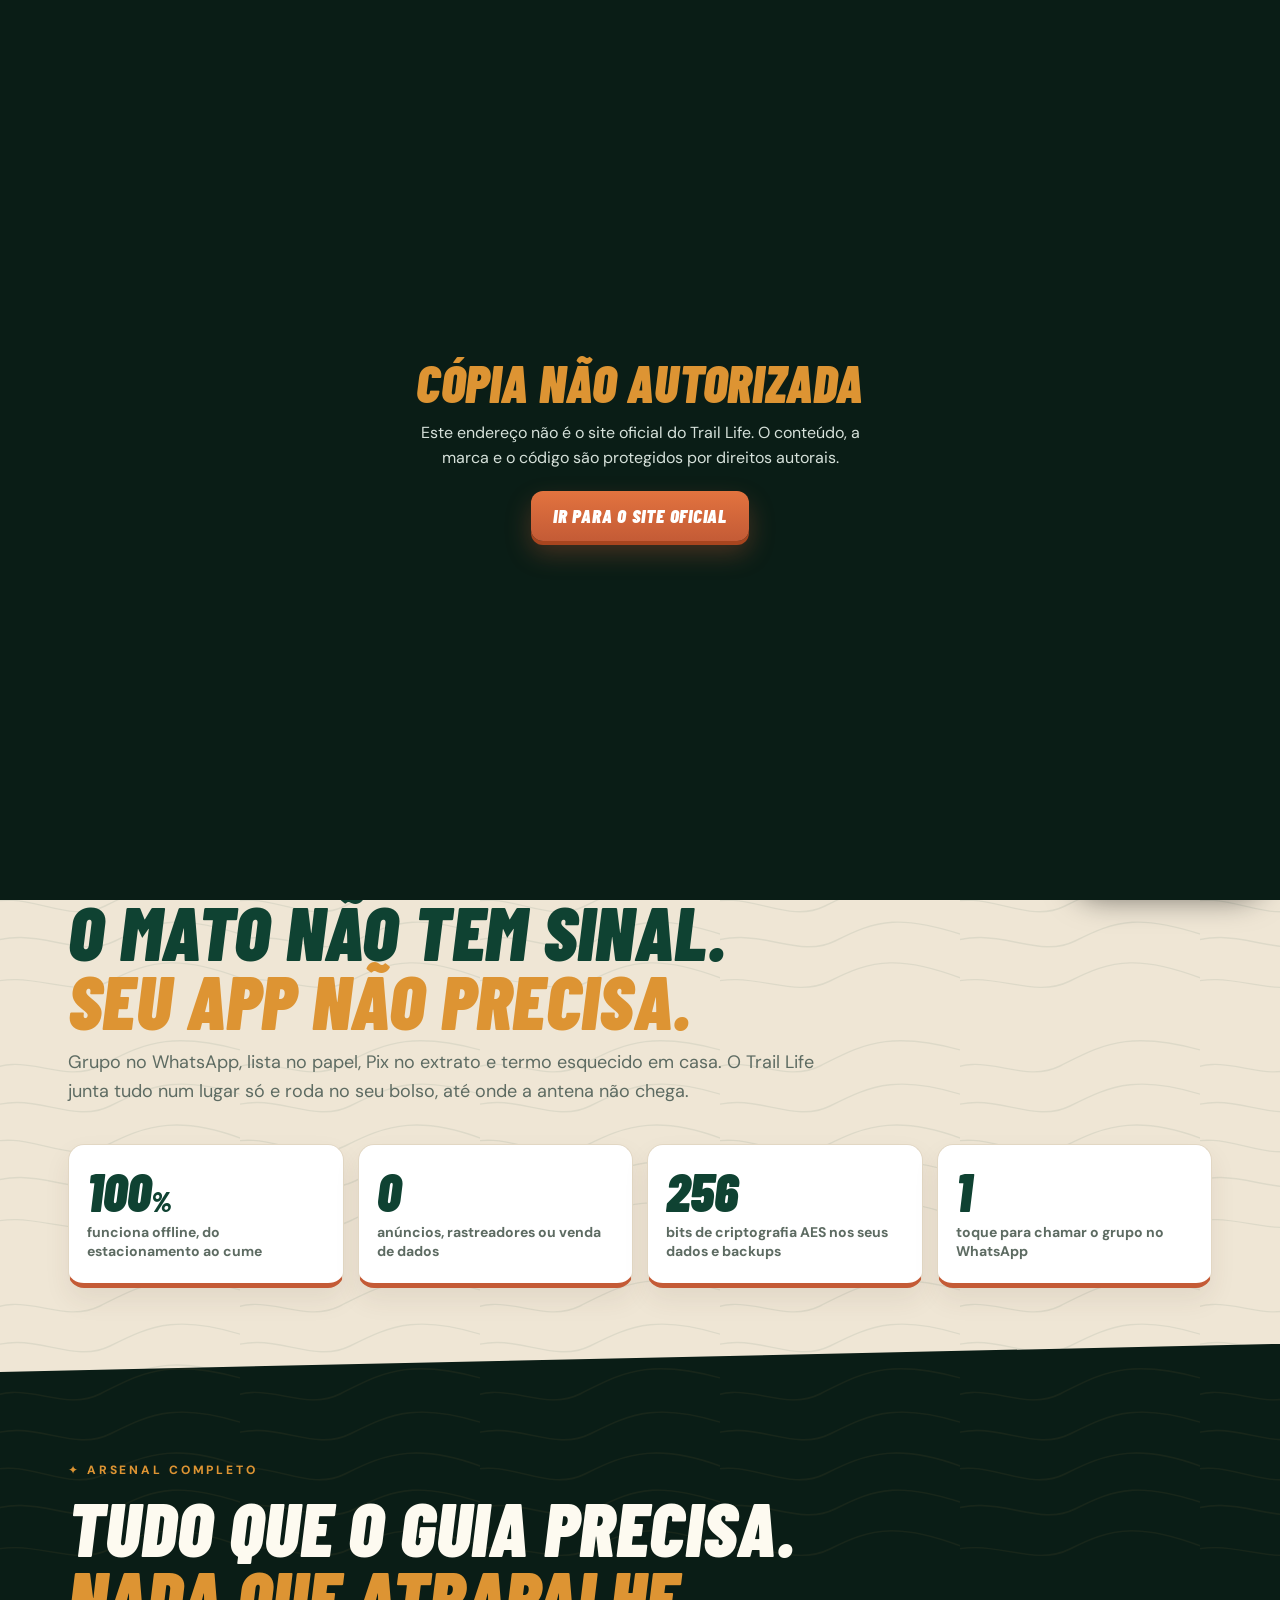
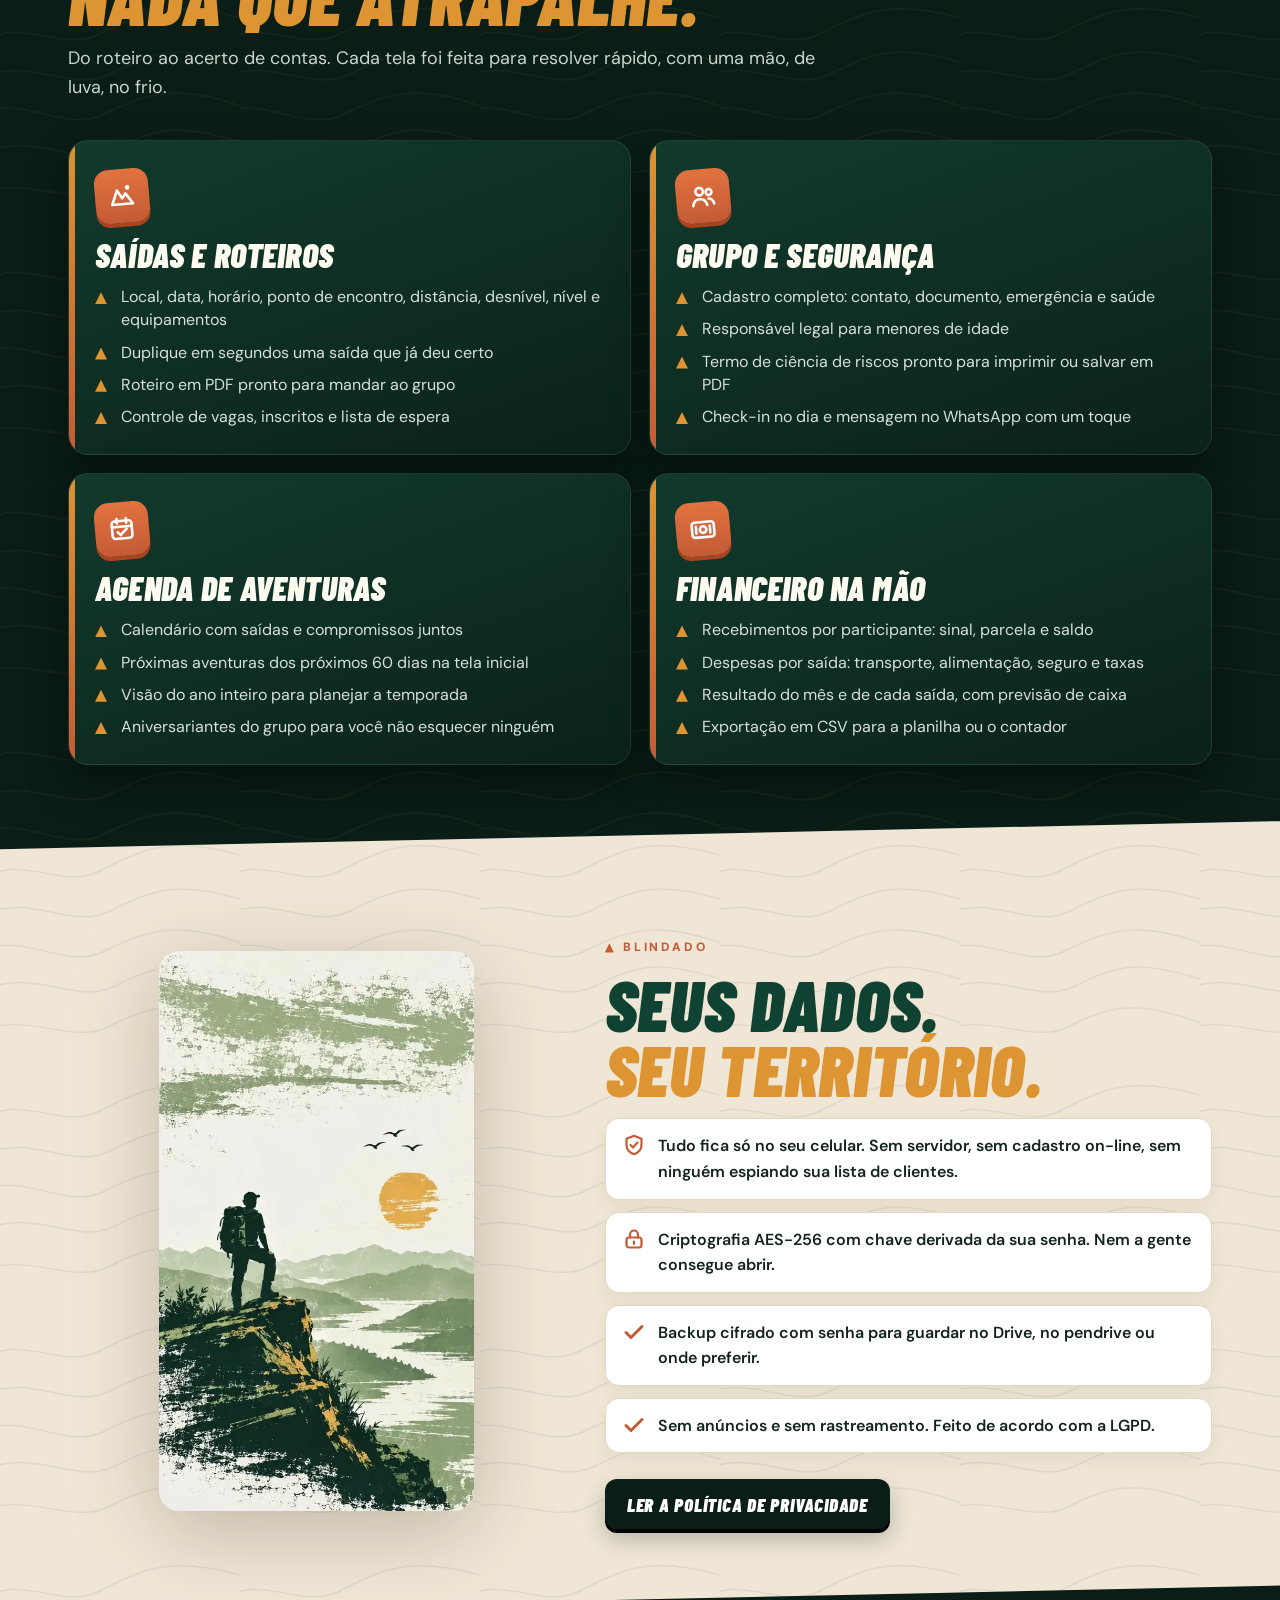
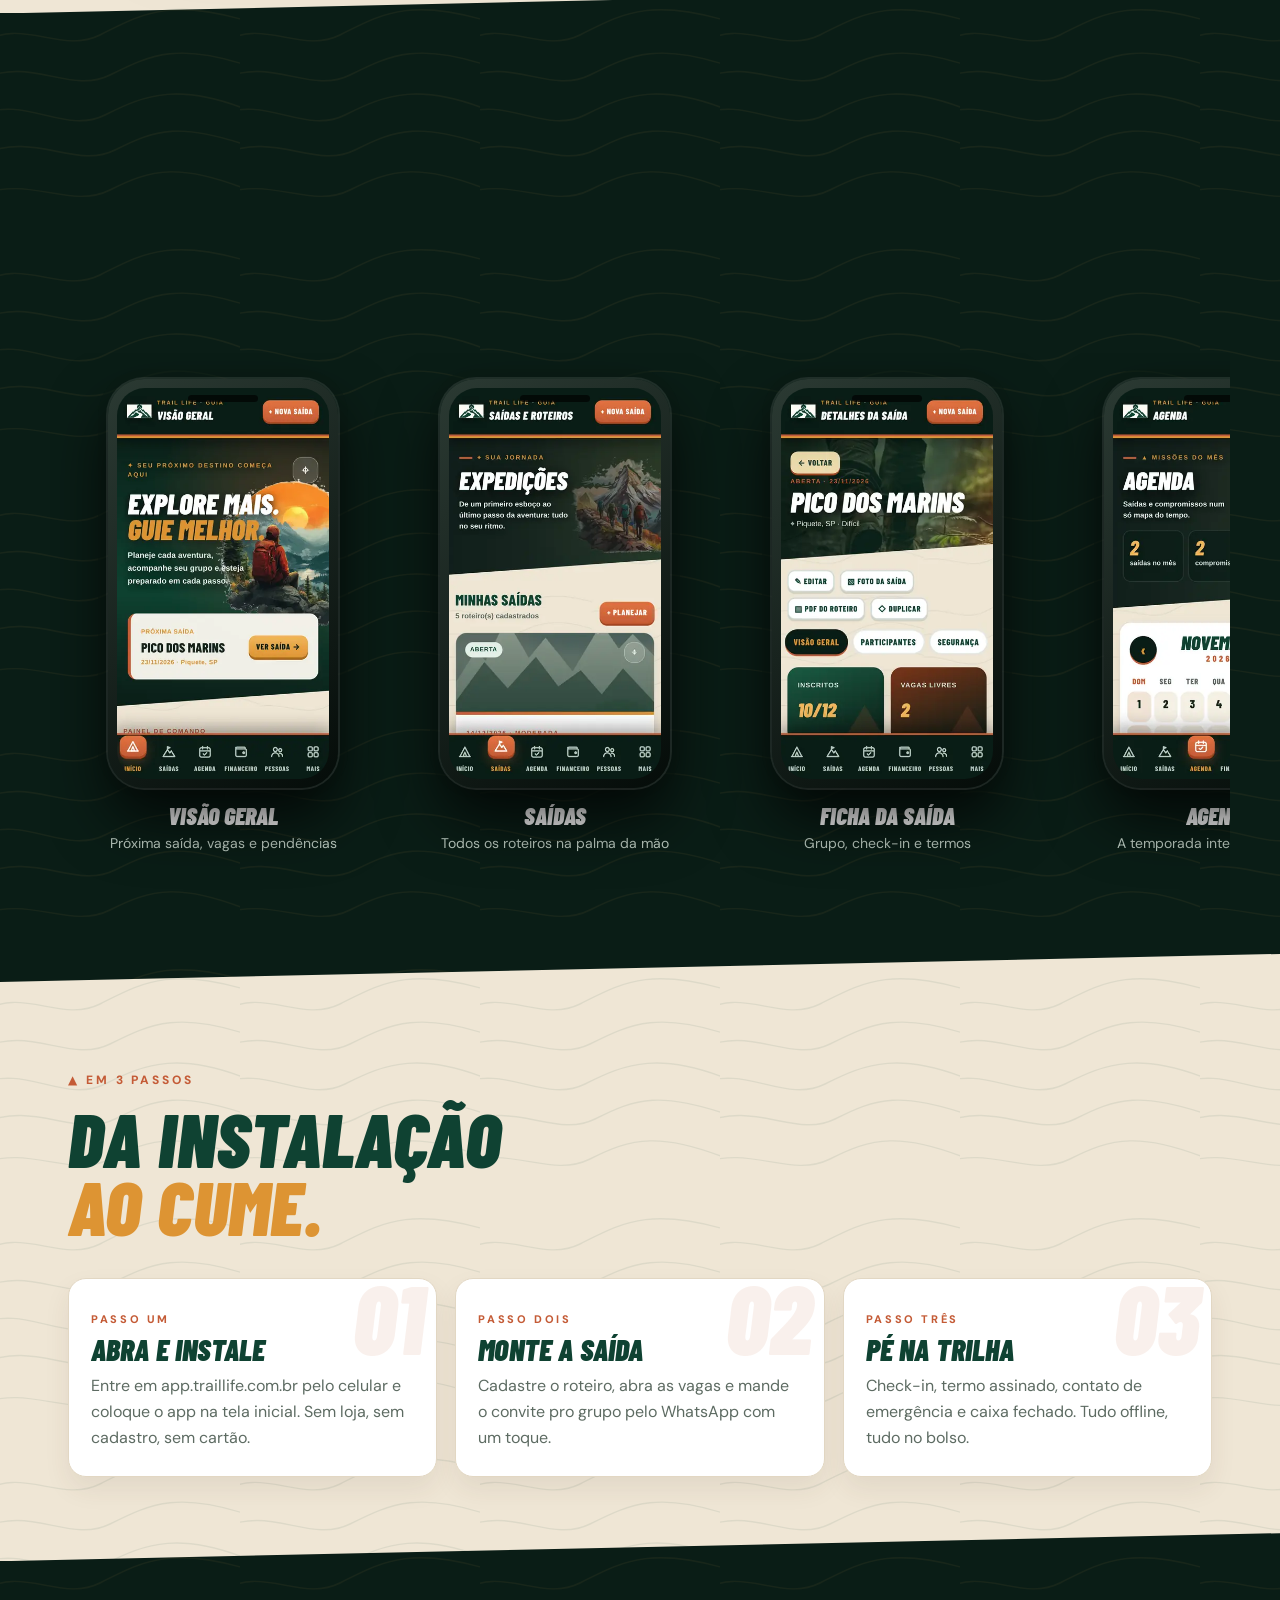
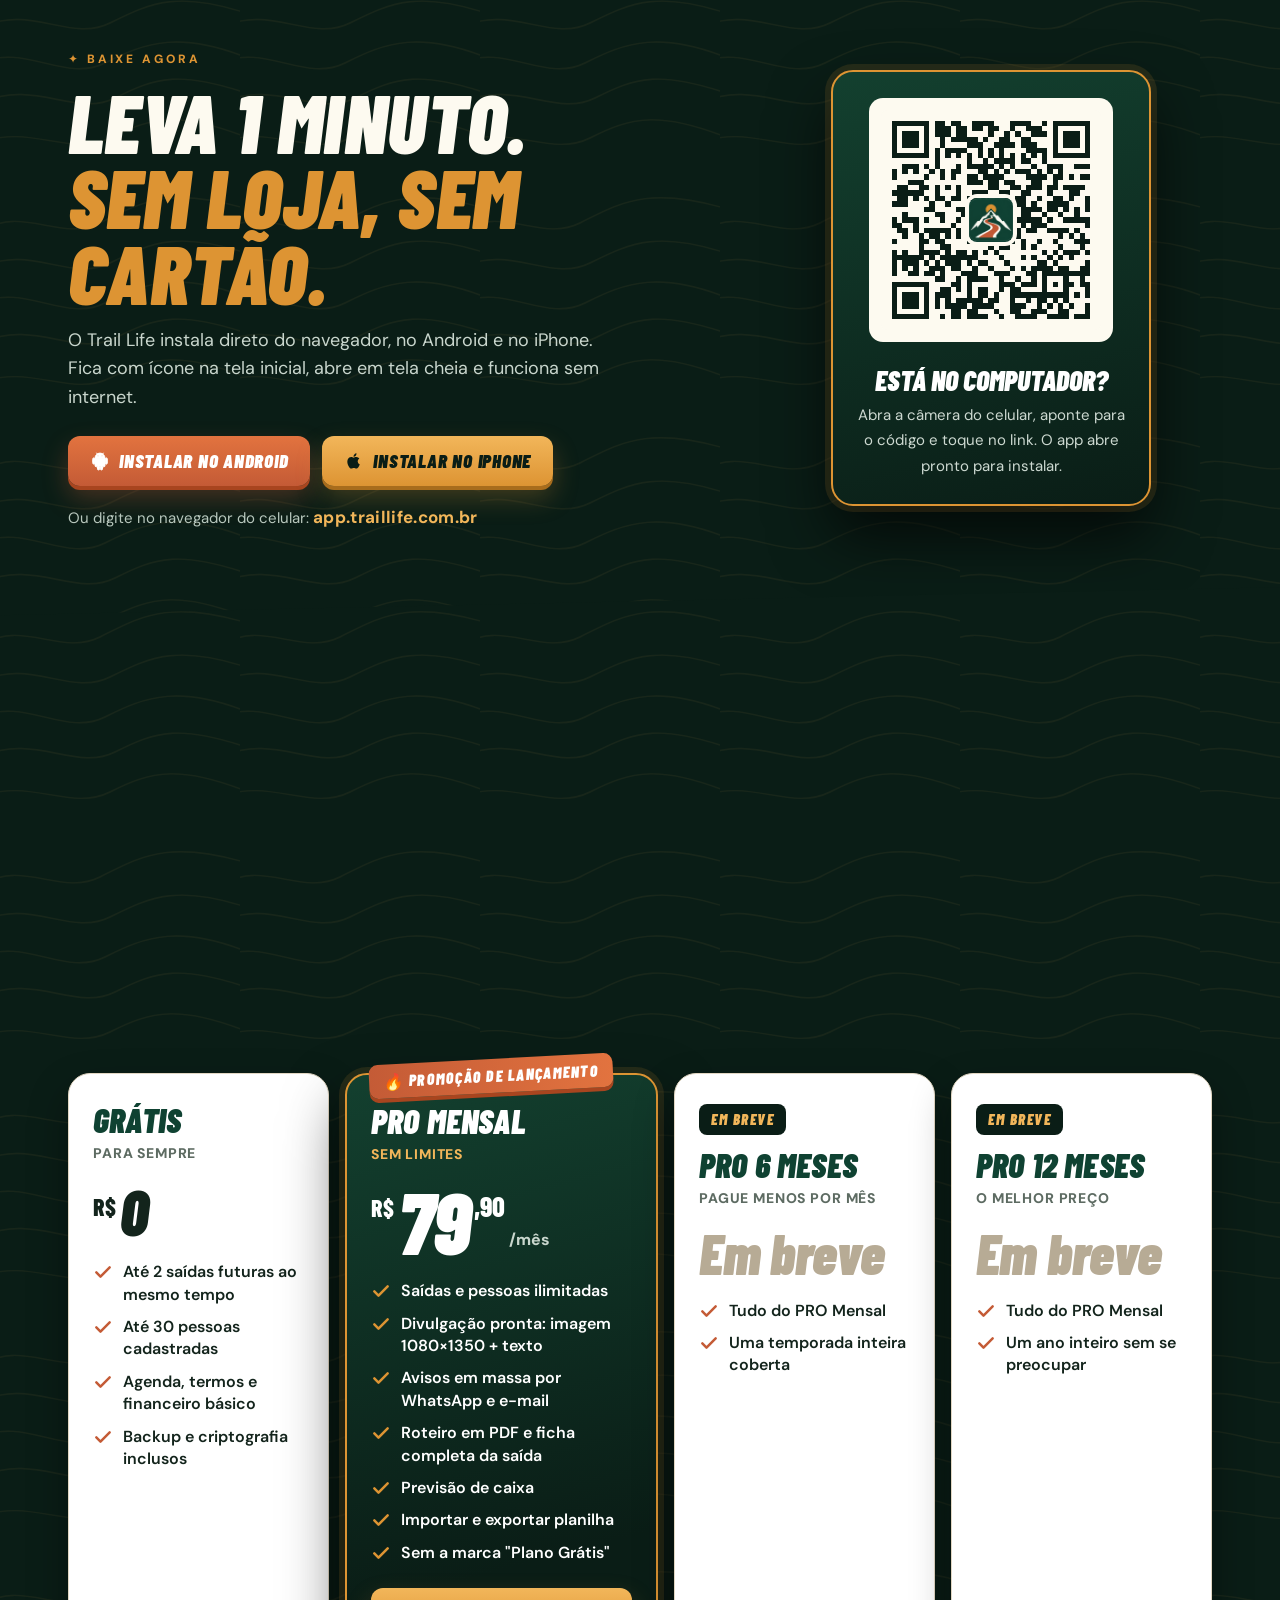
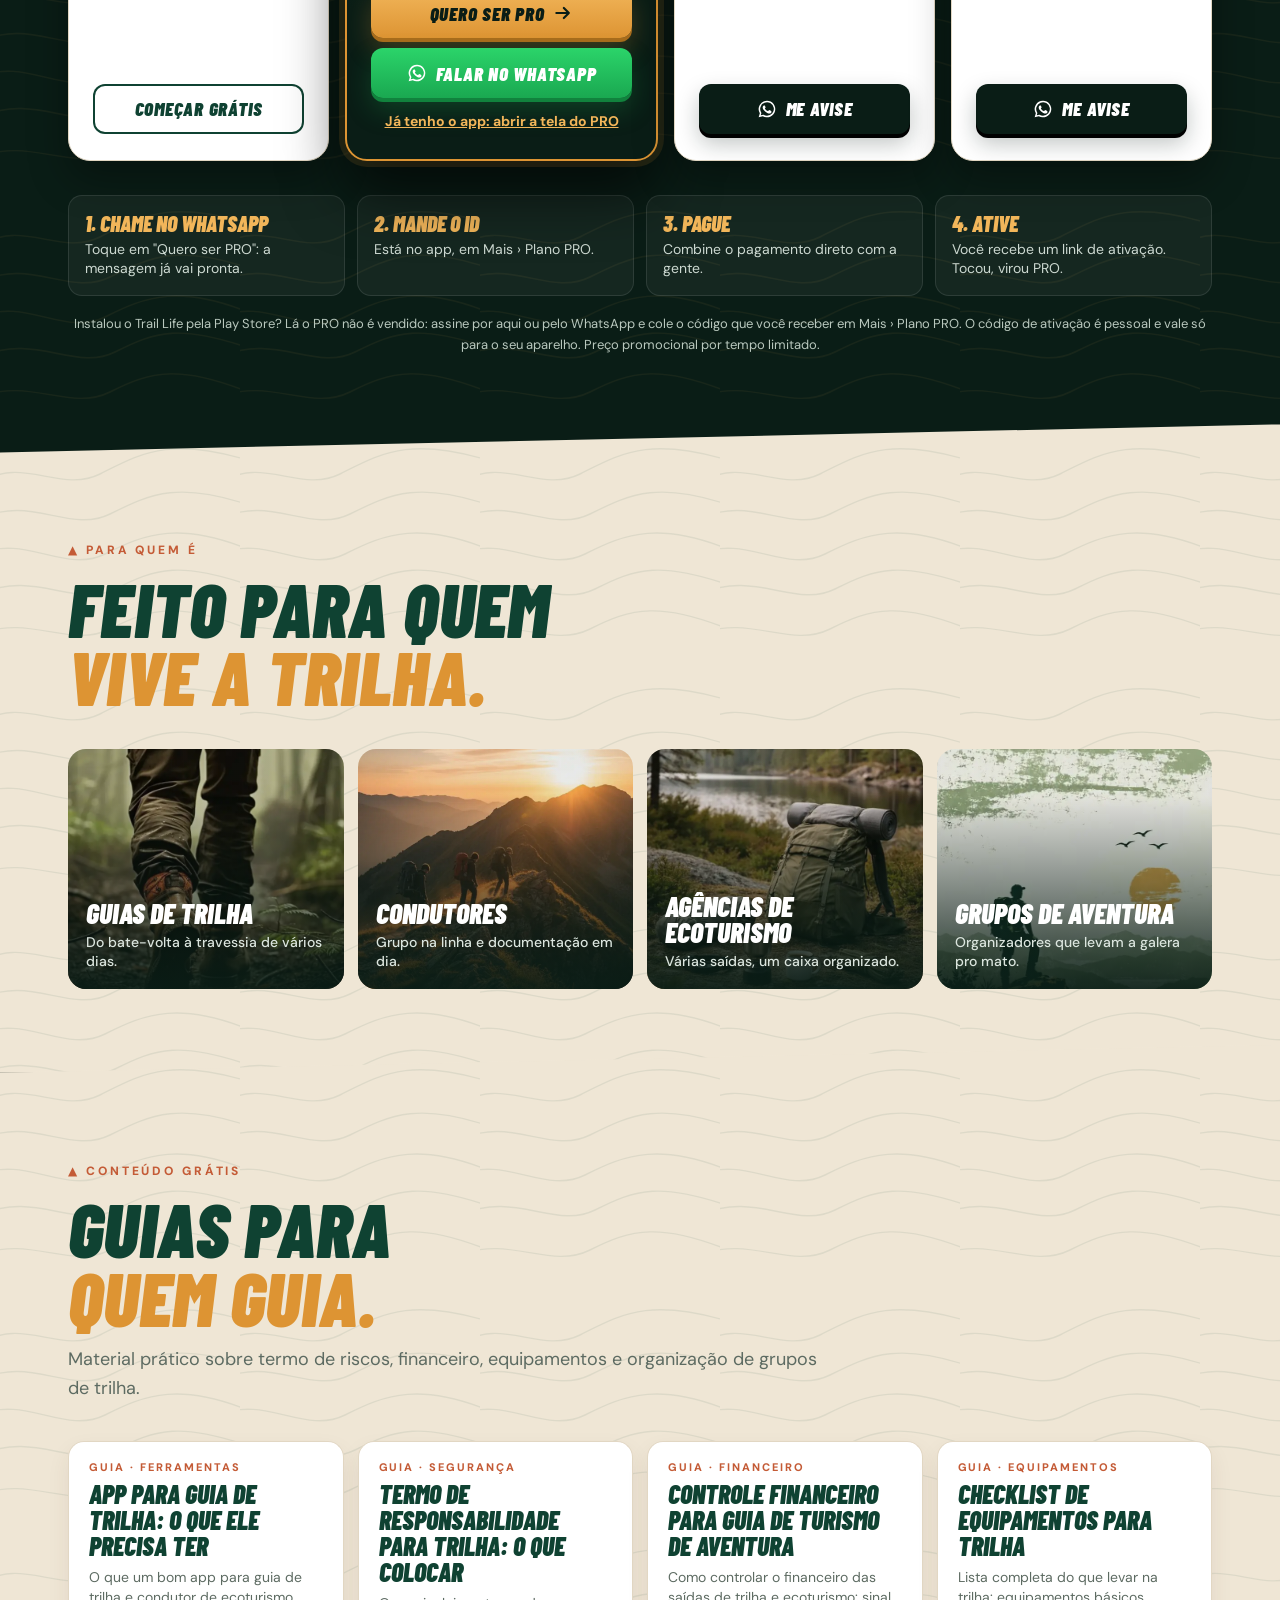
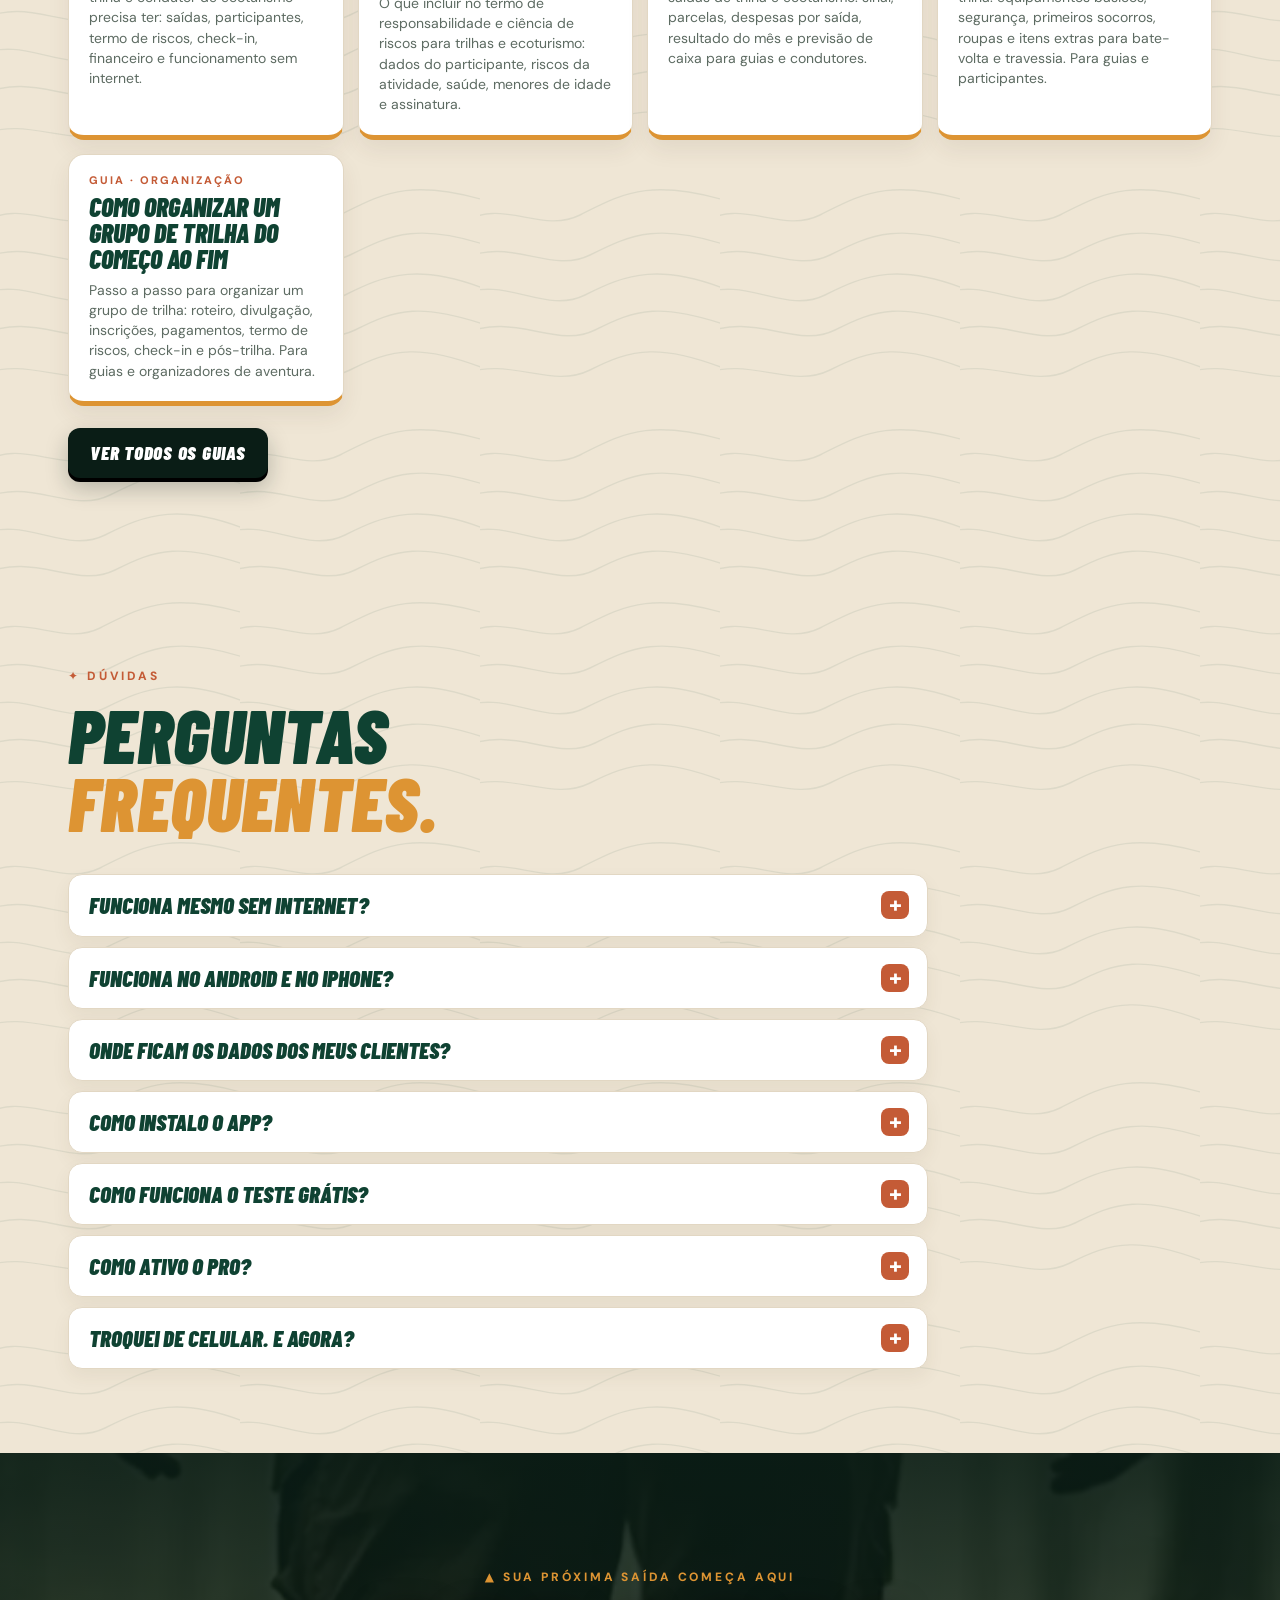
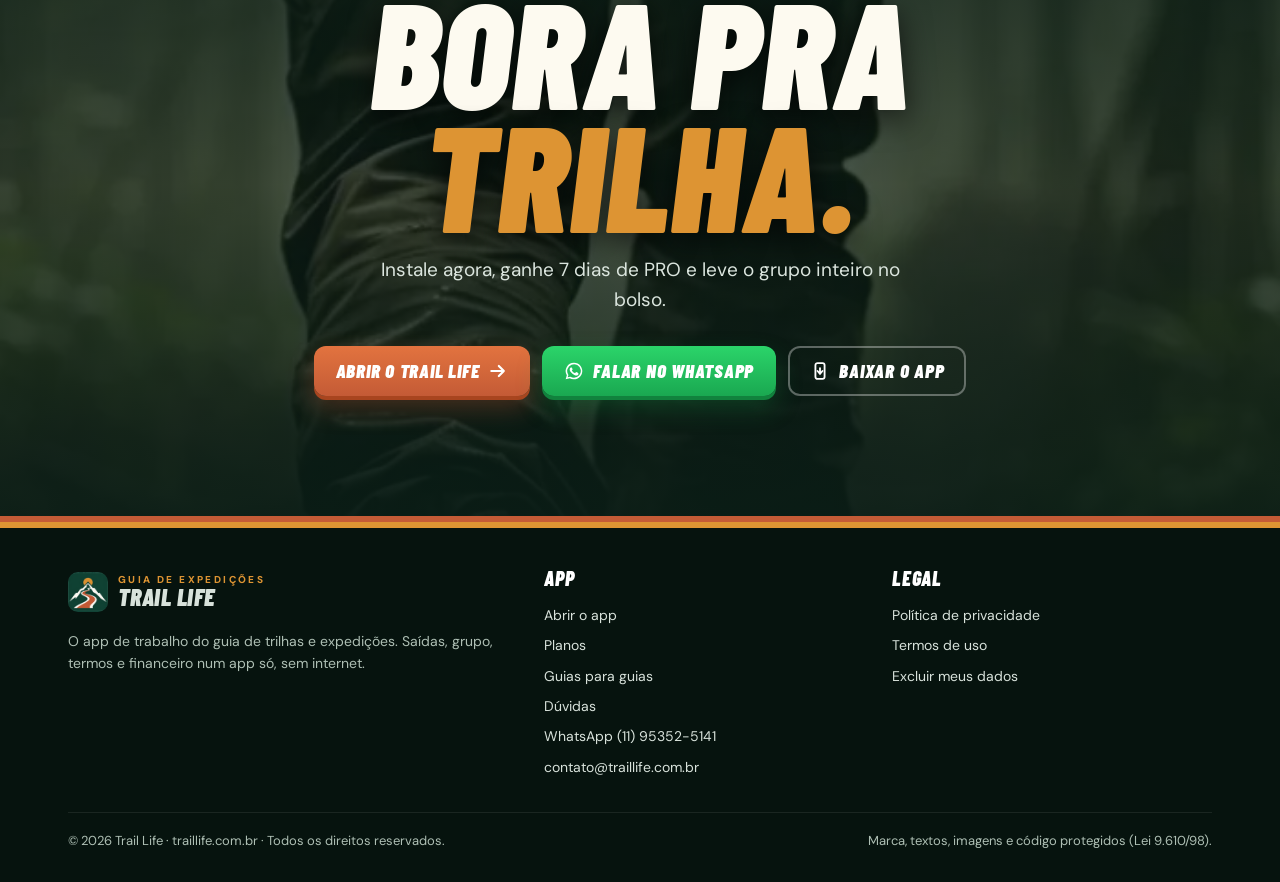
==== commit d045e5ab: "Add files via upload" ====
--- a/index.html
+++ b/index.html
@@ -8,7 +8,9 @@
 <meta name="viewport" content="width=device-width,initial-scale=1,viewport-fit=cover">
 <title>Trail Life · App do guia de trilhas: saídas, grupo e financeiro sem internet</title>
 <meta name="description" content="TRAIL LIFE é o app de trabalho do guia de trilhas e expedições: roteiros, participantes, termo de riscos, agenda e financeiro num app só. Funciona sem internet. Teste grátis por 7 dias.">
-<meta name="keywords" content="app guia de trilhas, gestão de trilhas, guia de turismo de aventura, ecoturismo, controle de participantes trilha, termo de responsabilidade trilha, financeiro guia de trilha">
+<meta name="keywords" content="app para guia de trilha, aplicativo guia de trilhas, gestão de trilhas, sistema para agência de ecoturismo, guia de turismo de aventura, condutor de trilha, controle de participantes trilha, termo de responsabilidade trilha, termo de ciência de riscos, financeiro guia de trilha, organizar grupo de trilha, app de trekking, app de montanhismo">
+<link rel="alternate" hreflang="pt-BR" href="https://traillife.com.br/">
+<meta name="geo.region" content="BR">
 <meta name="author" content="Trail Life">
 <meta name="copyright" content="(c) 2026 Trail Life · traillife.com.br">
 <meta name="robots" content="index,follow,max-image-preview:large">
@@ -35,16 +37,150 @@
 <link rel="preload" href="img/hero.webp" as="image" type="image/webp">
 <link rel="stylesheet" href="css/site.css">
 <script type="application/ld+json">
-{"@context":"https://schema.org","@graph":[
-{"@type":"Organization","@id":"https://traillife.com.br/#org","name":"Trail Life","url":"https://traillife.com.br/","logo":"https://traillife.com.br/img/icone-512.png","email":"contato@traillife.com.br"},
-{"@type":"SoftwareApplication","name":"Trail Life","alternateName":"Trail Life: Guia de Trilhas","applicationCategory":"BusinessApplication","operatingSystem":"Android, iOS, Web","url":"https://app.traillife.com.br/","image":"https://traillife.com.br/img/og-traillife.jpg","description":"App de trabalho do guia de trilhas e expedições: roteiros, participantes, termo de riscos, agenda e financeiro. Funciona sem internet.","publisher":{"@id":"https://traillife.com.br/#org"},
- "offers":[{"@type":"Offer","name":"Plano Grátis","price":"0","priceCurrency":"BRL"},{"@type":"Offer","name":"PRO Mensal","price":"79.90","priceCurrency":"BRL"}]},
-{"@type":"FAQPage","mainEntity":[
- {"@type":"Question","name":"O Trail Life funciona sem internet?","acceptedAnswer":{"@type":"Answer","text":"Sim. Depois de aberto pela primeira vez, o app funciona inteiro sem sinal, no meio do mato."}},
- {"@type":"Question","name":"Funciona no Android e no iPhone?","acceptedAnswer":{"@type":"Answer","text":"Sim. Você instala direto pelo navegador em app.traillife.com.br, no Android (Chrome) e no iPhone (Safari)."}},
- {"@type":"Question","name":"Onde ficam os dados dos meus participantes?","acceptedAnswer":{"@type":"Answer","text":"Só no seu aparelho, protegidos com criptografia AES-256. Não há servidor com seus dados."}},
- {"@type":"Question","name":"Quanto custa o plano PRO?","acceptedAnswer":{"@type":"Answer","text":"O PRO Mensal está em promoção de lançamento por R$ 79,90 por mês. Você testa tudo grátis por 7 dias, sem cartão."}}
-]}]}
+{
+"@context": "https://schema.org",
+"@graph": [
+{
+"@type": "WebSite",
+"@id": "https://traillife.com.br/#site",
+"url": "https://traillife.com.br/",
+"name": "Trail Life",
+"alternateName": [
+"TrailLife",
+"Trail Life App"
+],
+"inLanguage": "pt-BR",
+"publisher": {
+"@id": "https://traillife.com.br/#org"
+}
+},
+{
+"@type": "Organization",
+"@id": "https://traillife.com.br/#org",
+"name": "Trail Life",
+"url": "https://traillife.com.br/",
+"logo": "https://traillife.com.br/img/icone-512.png",
+"email": "contato@traillife.com.br",
+"description": "Trail Life, app de gestão para guias de trilha, condutores e agências de ecoturismo.",
+"areaServed": "BR",
+"contactPoint": {
+"@type": "ContactPoint",
+"telephone": "+55-11-95352-5141",
+"contactType": "sales",
+"availableLanguage": "Portuguese"
+}
+},
+{
+"@type": "SoftwareApplication",
+"name": "Trail Life",
+"alternateName": "Trail Life: Guia de Trilhas",
+"applicationCategory": "BusinessApplication",
+"operatingSystem": "Android, iOS, Web",
+"url": "https://app.traillife.com.br/",
+"image": "https://traillife.com.br/img/og-traillife.jpg",
+"description": "App de trabalho do guia de trilhas e expedições: roteiros, participantes, termo de riscos, agenda e financeiro. Funciona sem internet.",
+"publisher": {
+"@id": "https://traillife.com.br/#org"
+},
+"offers": [
+{
+"@type": "Offer",
+"name": "Plano Grátis",
+"price": "0",
+"priceCurrency": "BRL"
+},
+{
+"@type": "Offer",
+"name": "PRO Mensal",
+"price": "79.90",
+"priceCurrency": "BRL",
+"category": "subscription"
+}
+],
+"applicationSubCategory": "Gestão de turismo de aventura",
+"inLanguage": "pt-BR",
+"installUrl": "https://app.traillife.com.br/?instalar=1",
+"downloadUrl": "https://app.traillife.com.br/",
+"isAccessibleForFree": true,
+"featureList": [
+"Funciona sem internet",
+"Cadastro de saídas e roteiros",
+"Ficha de participantes com contato de emergência",
+"Termo de ciência de riscos em PDF",
+"Check-in no dia",
+"Financeiro por saída",
+"Agenda de aventuras",
+"Criptografia AES-256"
+],
+"screenshot": [
+"https://traillife.com.br/img/tela-inicio.webp",
+"https://traillife.com.br/img/tela-saida.webp",
+"https://traillife.com.br/img/tela-financeiro.webp"
+]
+},
+{
+"@type": "FAQPage",
+"mainEntity": [
+{
+"@type": "Question",
+"name": "Funciona mesmo sem internet?",
+"acceptedAnswer": {
+"@type": "Answer",
+"text": "Sim. Depois de abrir o app pela primeira vez, ele funciona inteiro sem sinal: cadastro, check-in, termos e financeiro. Só precisa de internet para mandar mensagem no WhatsApp ou buscar CEP."
+}
+},
+{
+"@type": "Question",
+"name": "Funciona no Android e no iPhone?",
+"acceptedAnswer": {
+"@type": "Answer",
+"text": "Funciona nos dois. Você instala direto pelo navegador em app.traillife.com.br: no Android pelo Chrome e no iPhone pelo Safari. O app fica na tela inicial como qualquer outro."
+}
+},
+{
+"@type": "Question",
+"name": "Onde ficam os dados dos meus clientes?",
+"acceptedAnswer": {
+"@type": "Answer",
+"text": "Só no seu aparelho, protegidos com criptografia AES-256. Não existe servidor com seus dados. Para não perder nada, faça o backup cifrado e guarde no Drive ou onde preferir."
+}
+},
+{
+"@type": "Question",
+"name": "Como instalo o app?",
+"acceptedAnswer": {
+"@type": "Answer",
+"text": "No celular, toque em \"Baixar o app\" aqui no site e siga o passo a passo do seu aparelho. No computador, aponte a câmera do celular para o QR code da seção \"Baixe agora\". Leva menos de um minuto."
+}
+},
+{
+"@type": "Question",
+"name": "Como funciona o teste grátis?",
+"acceptedAnswer": {
+"@type": "Answer",
+"text": "Ao instalar, você usa tudo do PRO por 7 dias, sem cartão. Depois, se não assinar, o app segue no plano grátis e nada que você cadastrou é apagado ou bloqueado."
+}
+},
+{
+"@type": "Question",
+"name": "Como ativo o PRO?",
+"acceptedAnswer": {
+"@type": "Answer",
+"text": "No app, vá em Mais › Plano PRO e toque em \"Pedir pelo WhatsApp\". A mensagem já leva o ID do seu aparelho. Depois do pagamento você recebe um link de ativação: é só tocar. Se usa o app da Play Store, a compra é feita por aqui ou pelo WhatsApp e você cola o código em Mais › Plano PRO."
+}
+},
+{
+"@type": "Question",
+"name": "Troquei de celular. E agora?",
+"acceptedAnswer": {
+"@type": "Answer",
+"text": "Faça o backup no aparelho antigo e restaure no novo. Como o código PRO é ligado ao aparelho, fale com a gente pelo app que liberamos o novo celular."
+}
+}
+]
+}
+]
+}
 </script>
 </head>
 <body data-tl="TL-SITE-7Q3K-BR26">
@@ -75,6 +211,7 @@
    <a href="#recursos">Recursos</a>
    <a href="#telas">Telas</a>
    <a href="#planos">Planos</a>
+   <a href="guias.html">Guias</a>
    <a href="#duvidas">Dúvidas</a>
    <a class="btn" href="#baixar" data-baixar><svg><use href="#i-cel"/></svg> Baixar o app</a>
   </nav>
@@ -331,7 +468,19 @@
  </div>
 </section>
 
-<section class="sec claro" id="duvidas" style="padding-top:0">
+<section class="sec claro corte-topo" id="guias">
+ <div class="wrap">
+  <div class="sec-head surge">
+   <span class="eyebrow">▲ Conteúdo grátis</span>
+   <h2>Guias para<br><span class="laranja">quem guia.</span></h2>
+   <p>Material prático sobre termo de riscos, financeiro, equipamentos e organização de grupos de trilha.</p>
+  </div>
+  <div class="guias-grid"><a class="guia-card" href="app-para-guia-de-trilha.html"><small>Guia · Ferramentas</small><b>App para guia de trilha: o que ele precisa ter</b><span>O que um bom app para guia de trilha e condutor de ecoturismo precisa ter: saídas, participantes, termo de riscos, check-in, financeiro e funcionamento sem internet.</span></a><a class="guia-card" href="termo-de-responsabilidade-trilha.html"><small>Guia · Segurança</small><b>Termo de responsabilidade para trilha: o que colocar</b><span>O que incluir no termo de responsabilidade e ciência de riscos para trilhas e ecoturismo: dados do participante, riscos da atividade, saúde, menores de idade e assinatura.</span></a><a class="guia-card" href="controle-financeiro-guia-de-turismo.html"><small>Guia · Financeiro</small><b>Controle financeiro para guia de turismo de aventura</b><span>Como controlar o financeiro das saídas de trilha e ecoturismo: sinal, parcelas, despesas por saída, resultado do mês e previsão de caixa para guias e condutores.</span></a><a class="guia-card" href="checklist-equipamentos-trilha.html"><small>Guia · Equipamentos</small><b>Checklist de equipamentos para trilha</b><span>Lista completa do que levar na trilha: equipamentos básicos, segurança, primeiros socorros, roupas e itens extras para bate-volta e travessia. Para guias e participantes.</span></a><a class="guia-card" href="como-organizar-grupo-de-trilha.html"><small>Guia · Organização</small><b>Como organizar um grupo de trilha do começo ao fim</b><span>Passo a passo para organizar um grupo de trilha: roteiro, divulgação, inscrições, pagamentos, termo de riscos, check-in e pós-trilha. Para guias e organizadores de aventura.</span></a></div>
+  <p style="margin-top:22px"><a class="btn dark" href="guias.html">Ver todos os guias</a></p>
+ </div>
+</section>
+
+<section class="sec claro" id="duvidas">
  <div class="wrap">
   <div class="sec-head surge">
    <span class="eyebrow">✦ Dúvidas</span>
@@ -370,7 +519,7 @@
     <a class="marca" href="#topo"><img src="img/logo-96.png" width="40" height="40" alt=""><span><small>GUIA DE EXPEDIÇÕES</small><strong>Trail Life</strong></span></a>
     <p>O app de trabalho do guia de trilhas e expedições. Saídas, grupo, termos e financeiro num app só, sem internet.</p>
    </div>
-   <div><h4>App</h4><a href="https://app.traillife.com.br/" data-app>Abrir o app</a><a href="#planos">Planos</a><a href="#duvidas">Dúvidas</a><a href="https://wa.me/5511953525141?text=Ol%C3%A1%21%20Vim%20pelo%20site%20do%20TRAIL%20LIFE%20e%20quero%20saber%20mais%20sobre%20o%20app%20para%20guias%20de%20trilha." data-wa="geral">WhatsApp (11) 95352-5141</a><a href="mailto:contato@traillife.com.br">contato@traillife.com.br</a></div>
+   <div><h4>App</h4><a href="https://app.traillife.com.br/" data-app>Abrir o app</a><a href="#planos">Planos</a><a href="guias.html">Guias para guias</a><a href="#duvidas">Dúvidas</a><a href="https://wa.me/5511953525141?text=Ol%C3%A1%21%20Vim%20pelo%20site%20do%20TRAIL%20LIFE%20e%20quero%20saber%20mais%20sobre%20o%20app%20para%20guias%20de%20trilha." data-wa="geral">WhatsApp (11) 95352-5141</a><a href="mailto:contato@traillife.com.br">contato@traillife.com.br</a></div>
    <div><h4>Legal</h4><a href="privacidade.html">Política de privacidade</a><a href="termos.html">Termos de uso</a><a href="excluir-dados.html">Excluir meus dados</a></div>
   </div>
   <div class="copy"><span>© 2026 Trail Life · traillife.com.br · Todos os direitos reservados.</span><span>Marca, textos, imagens e código protegidos (Lei 9.610/98).</span></div>
--- a/css/site.css
+++ b/css/site.css
@@ -1,2 +1,2 @@
 /*! TRAIL LIFE · site oficial (traillife.com.br) · mesmo visual "Aventura" do app.
-   (c) 2026 Trail Life. Todos os direitos reservados. Cópia, reprodução ou adaptação proibidas sem autorização. */@font-face{font-family:'Barlow Condensed';font-style:normal;font-weight:700;font-display:swap;src:url(../fonts/barlow-condensed-latin-700-normal.woff2) format('woff2')}@font-face{font-family:'Barlow Condensed';font-style:normal;font-weight:800;font-display:swap;src:url(../fonts/barlow-condensed-latin-800-normal.woff2) format('woff2')}@font-face{font-family:'Barlow Condensed';font-style:italic;font-weight:800;font-display:swap;src:url(../fonts/barlow-condensed-latin-800-italic.woff2) format('woff2')}@font-face{font-family:'Barlow Condensed';font-style:italic;font-weight:900;font-display:swap;src:url(../fonts/barlow-condensed-latin-900-italic.woff2) format('woff2')}@font-face{font-family:'DM Sans';font-style:normal;font-weight:100 900;font-display:swap;src:url(../fonts/dm-sans-latin-wght-normal.woff2) format('woff2-variations')}:root{--noite:#0a1d16;--noite-2:#0d261d;--floresta:#0f4232;--musgo:#1b5a43;--trilha:#c45b36;--trilha-forte:#a8451f;--brasa:#e2733f;--sol:#dd9433;--sol-claro:#f2b65a;--creme:#fdfaf0;--areia:#efe6d5;--pedra:#d9ccb4;--tinta:#13241c;--cinza:#5d6b62;--linha:#e2d7c3;--titulo:'Barlow Condensed','Arial Narrow',Impact,system-ui,sans-serif;--texto:'DM Sans',system-ui,-apple-system,'Segoe UI',Roboto,sans-serif;--topo:url("data:image/svg+xml,%3Csvg xmlns='http://www.w3.org/2000/svg' width='240' height='240' viewBox='0 0 240 240'%3E%3Cg fill='none' stroke='%230f4232' stroke-opacity='.08' stroke-width='1.4'%3E%3Cpath d='M-20 60c40-30 80 10 120-10s70-40 160-10'/%3E%3Cpath d='M-20 95c50-25 90 15 130-5s70-35 150-5'/%3E%3Cpath d='M-20 130c45-20 85 20 125 0s75-35 155 0'/%3E%3Cpath d='M-20 170c55-25 95 15 135-5s65-30 145 0'/%3E%3Cpath d='M-20 210c50-20 90 15 130-5s70-30 150 5'/%3E%3C/g%3E%3C/svg%3E");--topo-claro:url("data:image/svg+xml,%3Csvg xmlns='http://www.w3.org/2000/svg' width='240' height='240' viewBox='0 0 240 240'%3E%3Cg fill='none' stroke='%23f2b65a' stroke-opacity='.06' stroke-width='1.4'%3E%3Cpath d='M-20 60c40-30 80 10 120-10s70-40 160-10'/%3E%3Cpath d='M-20 95c50-25 90 15 130-5s70-35 150-5'/%3E%3Cpath d='M-20 130c45-20 85 20 125 0s75-35 155 0'/%3E%3Cpath d='M-20 170c55-25 95 15 135-5s65-30 145 0'/%3E%3Cpath d='M-20 210c50-20 90 15 130-5s70-30 150 5'/%3E%3C/g%3E%3C/svg%3E");--corte:28px}*{box-sizing:border-box}html{scroll-behavior:smooth;scroll-padding-top:78px;-webkit-text-size-adjust:100%}body{margin:0;background:var(--noite);color:var(--creme);font:16px/1.6 var(--texto);overflow-x:hidden}img{max-width:100%;display:block;-webkit-user-drag:none;user-select:none;-webkit-touch-callout:none}a{color:inherit}h1,h2,h3{font-family:var(--titulo);text-transform:uppercase;margin:0;line-height:.95;letter-spacing:.005em}.wrap{width:min(1180px,100%);margin:0 auto;padding:0 18px}.skip{position:absolute;left:-999px;top:8px;background:var(--sol);color:var(--noite);padding:10px 14px;z-index:99;font-weight:800}.skip:focus{left:8px}:focus-visible{outline:3px solid var(--sol-claro);outline-offset:3px}.btn{display:inline-flex;align-items:center;justify-content:center;gap:9px;min-height:50px;padding:12px 22px;border:0;border-radius:12px;font:italic 900 19px/1 var(--titulo);text-transform:uppercase;letter-spacing:.04em;text-decoration:none;cursor:pointer;background:linear-gradient(180deg,var(--brasa),var(--trilha));color:#fff;box-shadow:0 4px 0 var(--trilha-forte),0 12px 26px #c45b3655;transition:transform .15s,box-shadow .15s,filter .15s}.btn:hover{filter:brightness(1.08);transform:translateY(-2px)}.btn:active{transform:translateY(2px);box-shadow:0 1px 0 var(--trilha-forte)}.btn.sol{background:linear-gradient(180deg,var(--sol-claro),var(--sol));color:var(--noite);box-shadow:0 4px 0 #a86c1c,0 12px 26px #dd943344}.btn.ghost{background:0 0;color:#fff;box-shadow:inset 0 0 0 2px #ffffff55}.btn.ghost:hover{box-shadow:inset 0 0 0 2px var(--sol)}.btn.dark{background:var(--noite);color:#fff;box-shadow:0 4px 0 #000,0 10px 22px #0a1d1640}.btn.full{width:100%}.btn svg{width:20px;height:20px;flex:none}.topbar{position:sticky;top:0;z-index:40;background:var(--noite);box-shadow:0 3px 0 var(--trilha),0 6px 0 var(--sol),0 10px 24px #0007}.topbar .wrap{display:flex;align-items:center;justify-content:space-between;gap:12px;height:64px}.marca{display:flex;align-items:center;gap:10px;text-decoration:none;color:#fff}.marca img{width:40px;height:40px;border-radius:10px}.marca small{display:block;font:800 10px/1 var(--texto);letter-spacing:.24em;color:var(--sol)}.marca strong{display:block;font:italic 900 24px/1 var(--titulo);text-transform:uppercase;letter-spacing:.02em}.menu{display:flex;align-items:center;gap:4px}.menu a{font:800 15px/1 var(--titulo);text-transform:uppercase;letter-spacing:.08em;text-decoration:none;color:#d8e2db;padding:10px 12px;border-radius:9px}.menu a:hover{color:var(--sol-claro);background:#ffffff0d}.topbar .btn{min-height:42px;padding:9px 16px;font-size:16px}.menu-btn{display:none;background:0 0;border:0;color:#fff;width:44px;height:44px;border-radius:10px;cursor:pointer}.menu-btn svg{width:26px;height:26px}.hero{position:relative;padding:64px 0 calc(70px + var(--corte));background:linear-gradient(100deg,#0a1d16f7 0,#0a1d16d0 45%,#0a1d1655 100%),linear-gradient(0deg,#0a1d16 0,transparent 40%),url(../img/hero.webp) center 40%/cover;clip-path:polygon(0 0,100% 0,100% calc(100% - var(--corte)),0 100%);overflow:hidden}.hero .wrap{display:grid;grid-template-columns:1.15fr .85fr;gap:40px;align-items:center}.eyebrow{display:inline-block;font:800 12px/1.3 var(--texto);letter-spacing:.24em;text-transform:uppercase;color:var(--sol)}.hero h1{font:italic 900 clamp(56px,9vw,112px)/.86 var(--titulo);margin:16px 0 20px;text-shadow:0 6px 24px #0009}.hero h1 em,.laranja{font-style:inherit;color:var(--sol)}.hero p.lead{font-size:clamp(17px,2vw,20px);max-width:540px;color:#e3ebe5;margin:0 0 26px}.hero .acoes{display:flex;flex-wrap:wrap;gap:12px}.selos{display:flex;flex-wrap:wrap;gap:8px 18px;margin-top:24px;font-size:14px;font-weight:700;color:#cfdcd3}.selos span{display:inline-flex;align-items:center;gap:7px}.selos svg{width:18px;height:18px;color:var(--sol)}.fone{position:relative;width:min(290px,78vw);aspect-ratio:9/16;margin:0 auto;border-radius:36px;padding:9px;background:linear-gradient(145deg,#2b3a33,#050c09);box-shadow:0 0 0 2px #ffffff18,0 30px 60px #000b,0 0 0 10px #0a1d1688;user-select:none}.fone img{width:100%;height:100%;object-fit:cover;object-position:top;border-radius:28px;pointer-events:none}.fone:before{content:'';position:absolute;top:16px;left:50%;width:70px;height:7px;border-radius:7px;background:#000a;transform:translateX(-50%);z-index:2}.hero .fone{transform:rotate(4deg)}.hero-visual{position:relative}.hero-visual .sol-arte{position:absolute;width:230px;right:-30px;bottom:-40px;z-index:-1;opacity:.95;filter:drop-shadow(0 10px 30px #0008)}.hero-visual .tag{position:absolute;left:-6px;top:22%;background:var(--creme);color:var(--tinta);border-left:6px solid var(--trilha);border-radius:10px;padding:10px 14px;box-shadow:0 14px 30px #0008;transform:rotate(-4deg)}.hero-visual .tag small{display:block;font:800 10px/1 var(--texto);letter-spacing:.18em;color:var(--sol)}.hero-visual .tag b{font:italic 900 20px/1.1 var(--titulo);text-transform:uppercase}.faixa{background:linear-gradient(90deg,var(--trilha),var(--brasa));color:#fff;overflow:hidden;transform:rotate(-1.5deg);margin:-14px -10px 0;position:relative;z-index:3;box-shadow:0 8px 0 var(--sol)}.faixa div{display:flex;gap:34px;white-space:nowrap;padding:13px 0;width:max-content;animation:corre 26s linear infinite;font:italic 900 22px/1 var(--titulo);text-transform:uppercase;letter-spacing:.06em}.faixa span:after{content:'▲';margin-left:34px;color:var(--noite);font-size:15px;vertical-align:2px}@keyframes corre{to{transform:translateX(-50%)}}section{position:relative}.sec{padding:84px 0}.sec-head{max-width:760px;margin-bottom:38px}.sec-head h2{font:italic 900 clamp(42px,6.4vw,76px)/.9 var(--titulo);margin:12px 0 14px}.sec-head p{font-size:18px;margin:0;color:#c9d6cd}.claro{background:var(--areia) var(--topo);background-size:240px;color:var(--tinta)}.claro .sec-head h2{color:var(--floresta)}.claro .sec-head p{color:var(--cinza)}.claro .eyebrow{color:var(--trilha)}.escuro{background:var(--noite) var(--topo-claro);background-size:240px}.corte-topo{clip-path:polygon(0 var(--corte),100% 0,100% 100%,0 100%);margin-top:calc(var(--corte) * -1);padding-top:calc(84px + var(--corte))}.numeros{display:grid;grid-template-columns:repeat(4,1fr);gap:14px}.num{background:#fff;border:1px solid var(--linha);border-bottom:5px solid var(--trilha);border-radius:16px;padding:22px 18px;box-shadow:0 12px 26px #4b382714}.num b{display:block;font:italic 900 54px/.9 var(--titulo);color:var(--floresta)}.num b small{font-size:28px}.num span{display:block;margin-top:8px;font-weight:700;color:var(--cinza);font-size:14px;line-height:1.35}.recursos{display:grid;grid-template-columns:repeat(2,1fr);gap:18px}.rec{position:relative;background:linear-gradient(160deg,#123a2d,#0b221a);border:1px solid #ffffff14;border-radius:20px;padding:28px 26px 26px;overflow:hidden;box-shadow:0 20px 40px #0006}.rec:before{content:'';position:absolute;inset:0 auto 0 0;width:6px;background:linear-gradient(180deg,var(--sol),var(--trilha))}.rec .ico{width:54px;height:54px;border-radius:14px;display:grid;place-items:center;background:linear-gradient(180deg,var(--brasa),var(--trilha));box-shadow:0 4px 0 var(--trilha-forte);margin-bottom:16px;transform:rotate(-5deg)}.rec .ico svg{width:28px;height:28px;color:#fff}.rec h3{font:italic 900 34px/.95 var(--titulo);margin-bottom:14px}.rec ul{list-style:none;margin:0;padding:0;display:grid;gap:9px}.rec li{position:relative;padding-left:26px;color:#d6e1da;line-height:1.45}.rec li:before{content:'';position:absolute;left:0;top:7px;width:12px;height:12px;background:var(--sol);clip-path:polygon(50% 0,100% 100%,0 100%)}.dados{display:grid;grid-template-columns:.9fr 1.1fr;gap:40px;align-items:center}.dados .arte{position:relative}.dados .arte img{width:min(420px,100%);margin:auto;filter:drop-shadow(0 20px 40px #4b382744)}.dados h2{font:italic 900 clamp(42px,6vw,72px)/.9 var(--titulo);color:var(--floresta);margin:12px 0 18px}.check{list-style:none;padding:0;margin:0 0 26px;display:grid;gap:12px}.check li{display:flex;gap:12px;align-items:flex-start;background:#fff;border:1px solid var(--linha);border-radius:14px;padding:14px 16px;font-weight:600;box-shadow:0 8px 18px #4b382710}.check svg{width:24px;height:24px;flex:none;color:var(--trilha)}.telas{display:flex;gap:22px;overflow-x:auto;scroll-snap-type:x mandatory;padding:10px 18px 28px;margin:0 -18px;scrollbar-width:thin;scrollbar-color:var(--sol) transparent}.tela{flex:0 0 auto;scroll-snap-align:center;text-align:center}.tela .fone{width:230px}.tela b{display:block;margin-top:16px;font:italic 900 24px/1 var(--titulo);text-transform:uppercase;color:#fff}.tela small{display:block;color:#b9c8be;font-size:14px;margin-top:4px}.dica-arraste{font-size:13px;color:#9fb3a6;margin-top:-4px}.passos{display:grid;grid-template-columns:repeat(3,1fr);gap:18px;counter-reset:p}.passo{background:#fff;border:1px solid var(--linha);border-radius:18px;padding:26px 22px;box-shadow:0 12px 26px #4b382714;position:relative;overflow:hidden}.passo:before{counter-increment:p;content:counter(p,decimal-leading-zero);position:absolute;right:12px;top:-10px;font:italic 900 96px/1 var(--titulo);color:#c45b3618}.passo h3{font:italic 900 30px/.95 var(--titulo);color:var(--floresta);margin:4px 0 10px}.passo p{margin:0;color:var(--cinza)}.passo .eyebrow{font-size:11px}.planos{display:grid;grid-template-columns:1fr 1.2fr 1fr 1fr;gap:16px;align-items:stretch}.plano{position:relative;background:#fff;color:var(--tinta);border-radius:22px;padding:30px 24px 26px;border:1px solid var(--linha);display:flex;flex-direction:column;box-shadow:0 18px 40px #0005}.plano h3{font:italic 900 34px/.95 var(--titulo);color:var(--floresta)}.plano .periodo{font-weight:800;color:var(--cinza);font-size:14px;letter-spacing:.06em;text-transform:uppercase;margin-top:6px}.preco{display:flex;align-items:flex-start;gap:4px;margin:20px 0 6px;font-family:var(--titulo);color:var(--tinta)}.preco small{font:900 24px/1.2 var(--titulo);margin-top:8px}.preco b{font:italic 900 86px/.82 var(--titulo);letter-spacing:-.01em}.preco span{font:900 28px/1 var(--titulo);margin-top:6px}.preco em{font:800 16px/1 var(--texto);font-style:normal;color:var(--cinza);align-self:flex-end;margin-bottom:8px}.plano ul{list-style:none;padding:0;margin:18px 0 24px;display:grid;gap:10px;flex:1}.plano li{display:flex;gap:10px;align-items:flex-start;font-weight:600;line-height:1.4}.plano li svg{width:20px;height:20px;flex:none;color:var(--trilha);margin-top:1px}.plano.pro{background:linear-gradient(165deg,#13402f,#0a1d16 70%);color:#fff;border:2px solid var(--sol);box-shadow:0 0 0 6px #dd94331f,0 30px 60px #000a;transform:translateY(-10px)}.plano.pro h3{color:#fff}.plano.pro .periodo{color:var(--sol-claro)}.plano.pro .preco{color:#fff}.plano.pro .preco em{color:#c9d6cd}.plano.pro li svg{color:var(--sol)}.selo-promo{position:absolute;top:-16px;left:22px;background:linear-gradient(90deg,var(--trilha),var(--brasa));color:#fff;font:italic 900 16px/1 var(--titulo);letter-spacing:.08em;text-transform:uppercase;padding:9px 14px;border-radius:9px;box-shadow:0 4px 0 var(--trilha-forte);transform:rotate(-3deg)}.plano.breve{opacity:.94}.plano.gratis .preco b{font-size:64px}.teste{display:flex;gap:14px;align-items:center;flex-wrap:wrap;justify-content:center;margin:0 auto 34px;background:#ffffff0d;border:1px dashed #dd943388;border-radius:16px;padding:14px 18px;max-width:760px;text-align:center}.teste b{font:italic 900 26px/1 var(--titulo);text-transform:uppercase;color:var(--sol-claro)}.teste span{color:#d6e1da}.plano.breve .preco b{color:#b7ab95;font-size:56px}.selo-breve{display:inline-block;align-self:flex-start;background:var(--noite);color:var(--sol-claro);font:italic 900 15px/1 var(--titulo);letter-spacing:.1em;text-transform:uppercase;padding:8px 12px;border-radius:8px;margin-bottom:14px}.nota-plano{font-size:13px;color:#b9c8be;margin-top:18px;text-align:center}.ativacao{margin-top:34px;display:grid;grid-template-columns:repeat(4,1fr);gap:12px}.ativacao div{background:#ffffff0c;border:1px solid #ffffff1a;border-radius:14px;padding:16px}.ativacao b{display:block;font:italic 900 22px/1 var(--titulo);text-transform:uppercase;color:var(--sol-claro);margin-bottom:6px}.ativacao span{font-size:14px;color:#cdd9d1;line-height:1.4;display:block}.publico{display:grid;grid-template-columns:repeat(4,1fr);gap:14px}.publico div{border-radius:18px;overflow:hidden;position:relative;min-height:240px;display:flex;align-items:flex-end;padding:18px;color:#fff;background:#123a2d center/cover}.publico div:before{content:'';position:absolute;inset:0;background:linear-gradient(180deg,#0a1d1610 20%,#0a1d16ee 100%)}.publico b{position:relative;font:italic 900 28px/.95 var(--titulo);text-transform:uppercase}.publico span{position:relative;display:block;font-size:14px;color:#dbe5de;margin-top:6px}.faq{display:grid;gap:10px;max-width:860px}.faq details{background:#fff;border:1px solid var(--linha);border-radius:14px;box-shadow:0 8px 18px #4b382710}.faq summary{cursor:pointer;list-style:none;padding:18px 54px 18px 20px;font:italic 900 23px/1.05 var(--titulo);text-transform:uppercase;color:var(--floresta);position:relative}.faq summary::-webkit-details-marker{display:none}.faq summary:after{content:'+';position:absolute;right:18px;top:50%;transform:translateY(-50%);width:28px;height:28px;border-radius:8px;background:var(--trilha);color:#fff;display:grid;place-items:center;font:900 22px/1 var(--texto)}.faq details[open] summary:after{content:'–'}.faq details p{margin:0;padding:0 20px 18px;color:#3b4a41}.final{padding:110px 0 120px;text-align:center;background:linear-gradient(180deg,#0a1d16e8,#0a1d16b0 50%,#0a1d16f2),url(../img/trilha.webp) center 30%/cover}.final h2{font:italic 900 clamp(60px,12vw,150px)/.82 var(--titulo);text-shadow:0 8px 30px #000a}.final p{font-size:19px;color:#dbe5de;max-width:560px;margin:20px auto 30px}.final .acoes{display:flex;flex-wrap:wrap;gap:12px;justify-content:center}footer.rodape{background:#06130e;border-top:6px solid var(--trilha);box-shadow:inset 0 6px 0 var(--sol);padding:46px 0 30px;color:#aebfb4;font-size:14px}.rodape .cols{display:grid;grid-template-columns:1.4fr 1fr 1fr;gap:28px}.rodape h4{font:italic 900 20px/1 var(--titulo);text-transform:uppercase;color:#fff;margin:0 0 12px;letter-spacing:.04em}.rodape a{color:#d8e2db;text-decoration:none;display:block;padding:4px 0}.rodape a:hover{color:var(--sol-claro)}.rodape .copy{border-top:1px solid #ffffff14;margin-top:30px;padding-top:18px;display:flex;flex-wrap:wrap;gap:8px 20px;justify-content:space-between;font-size:13px}.modal{position:fixed;inset:0;z-index:60;background:#050c09cc;display:none;align-items:flex-end;justify-content:center;padding:12px;backdrop-filter:blur(3px)}.modal.on{display:flex}.caixa{background:var(--creme);color:var(--tinta);width:min(520px,100%);max-height:92vh;overflow:auto;border-radius:22px;padding:24px 22px;border-top:6px solid var(--trilha);box-shadow:0 30px 60px #000a;animation:sobe .25s ease-out}@keyframes sobe{from{transform:translateY(30px);opacity:0}}.caixa h3{font:italic 900 34px/.95 var(--titulo);color:var(--floresta);margin-bottom:6px}.caixa .fechar{float:right;border:0;background:var(--areia);border-radius:10px;width:40px;height:40px;font-size:22px;cursor:pointer;color:var(--tinta)}.abas{display:flex;gap:8px;margin:16px 0}.abas button{flex:1;border:2px solid var(--linha);background:#fff;border-radius:10px;padding:10px;font:italic 900 18px/1 var(--titulo);text-transform:uppercase;color:var(--floresta);cursor:pointer}.abas button.on{background:var(--floresta);border-color:var(--floresta);color:#fff}.caixa ol{margin:0 0 18px;padding-left:22px;display:grid;gap:8px}.caixa ol b{color:var(--trilha-forte)}.caixa .obs{font-size:13px;color:var(--cinza);margin-top:12px}.legal-top{background:linear-gradient(100deg,#0a1d16f5,#0a1d16c0),url(../img/acampamento.webp) center 60%/cover;padding:46px 0 calc(40px + var(--corte));clip-path:polygon(0 0,100% 0,100% calc(100% - var(--corte)),0 100%)}.legal-top h1{font:italic 900 clamp(44px,7vw,76px)/.9 var(--titulo);margin-top:10px}.legal-top nav{display:flex;flex-wrap:wrap;gap:8px;margin-top:18px}.legal-top nav a{font:800 14px/1 var(--titulo);letter-spacing:.08em;text-transform:uppercase;text-decoration:none;background:#ffffff14;padding:10px 12px;border-radius:9px}.legal-top nav a[aria-current]{background:var(--sol);color:var(--noite)}.legal{background:var(--areia) var(--topo);background-size:240px;color:var(--tinta);margin-top:calc(var(--corte) * -1);padding:calc(30px + var(--corte)) 0 60px}.legal main{max-width:780px;margin:0 auto;padding:0 18px;line-height:1.7}.legal h2{font:italic 900 30px/1 var(--titulo);color:var(--floresta);margin:34px 0 10px;padding-bottom:8px;border-bottom:3px solid var(--sol)}.legal ol,.legal ul{padding-left:22px}.legal li{margin:6px 0}.legal .box{background:#fff;border:1px solid var(--linha);border-left:6px solid var(--trilha);border-radius:12px;padding:16px 18px;margin:18px 0}.legal a{color:var(--trilha-forte);font-weight:700}.legal code{background:#fff;padding:2px 6px;border-radius:6px}.legal .atualizado{font-size:14px;color:var(--cinza);margin-top:30px}.tl-aviso{position:fixed;inset:0;z-index:999;background:var(--noite);color:#fff;display:grid;place-items:center;text-align:center;padding:24px}.tl-aviso h2{font:italic 900 52px/.9 var(--titulo);color:var(--sol);margin-bottom:14px}.tl-aviso p{max-width:460px;margin:0 auto 20px;color:#d6e1da}.surge{opacity:0;transform:translateY(26px);transition:opacity .6s ease,transform .6s ease}.surge.on{opacity:1;transform:none}@media (max-width:980px){.dados,.hero .wrap{grid-template-columns:1fr}.hero{padding-top:44px}.hero-visual{margin-top:10px}.hero-visual .sol-arte{width:170px;right:0}.numeros{grid-template-columns:repeat(2,1fr)}.planos{grid-template-columns:1fr 1fr;max-width:760px;margin:0 auto}.plano.pro{transform:none;order:-1;grid-column:1/-1;margin-top:12px}.ativacao,.publico{grid-template-columns:repeat(2,1fr)}.dados .arte{order:2}}@media (max-width:820px){.menu{display:none;position:absolute;top:70px;left:0;right:0;flex-direction:column;align-items:stretch;background:var(--noite);padding:10px 18px 18px;box-shadow:0 20px 30px #000a}.menu.on{display:flex}.menu a{padding:14px 10px;font-size:18px}.menu-btn{display:grid;place-items:center}.topbar .btn.so-desk{display:none}.passos,.recursos{grid-template-columns:1fr}.rodape .cols{grid-template-columns:1fr}}@media (max-width:520px){:root{--corte:18px}.sec{padding:60px 0}.corte-topo{padding-top:calc(60px + var(--corte))}.final .acoes .btn,.hero .acoes .btn{width:100%}.hero-visual .tag{left:0;top:auto;bottom:20%}.rec{padding:24px 20px 22px}.rec h3{font-size:30px}.num b{font-size:44px}.ativacao,.planos,.publico{grid-template-columns:1fr}.publico div{min-height:170px}.preco b{font-size:76px}.marca strong{font-size:21px}}@media (prefers-reduced-motion:reduce){*{animation:none!important;transition:none!important}html{scroll-behavior:auto}.surge{opacity:1;transform:none}}@media print{.faixa,.modal,.topbar,footer.rodape{display:none}body{background:#fff;color:#000}}.publico b span{font:500 14px/1.35 var(--texto);text-transform:none;font-style:normal}.legal .btn{color:#fff;text-decoration:none}body,html{overflow-x:clip}.dados .arte img{max-height:560px;width:auto;max-width:100%;object-fit:cover;border-radius:20px}.rodape a.marca{display:flex}@media (max-width:980px){.dados .arte{display:none}}[hidden]{display:none!important}.btn.whats{background:linear-gradient(180deg,#2bd46a,#1aa851);color:#fff;box-shadow:0 4px 0 #11823d,0 12px 26px #1aa85140}.plano .btn+.btn{margin-top:10px}.link-pro{display:block;text-align:center;margin-top:12px;font-size:14px;font-weight:700;color:var(--sol-claro)}.wa-flutua{position:fixed;z-index:45;right:calc(16px + env(safe-area-inset-right,0px));bottom:calc(16px + env(safe-area-inset-bottom,0px));display:flex;align-items:center;gap:8px;height:58px;padding:0 18px 0 14px;border-radius:30px;background:linear-gradient(180deg,#2bd46a,#1aa851);color:#fff;text-decoration:none;font:italic 900 17px/1 var(--titulo);text-transform:uppercase;letter-spacing:.04em;box-shadow:0 4px 0 #11823d,0 14px 30px #0008;transition:transform .15s}.wa-flutua:hover{transform:translateY(-2px)}.wa-flutua svg{width:30px;height:30px}@media (max-width:520px){.wa-flutua span{display:none}.wa-flutua{width:58px;padding:0;justify-content:center}}@media print{.wa-flutua{display:none}}.plano ul{align-content:start}.baixar{display:grid;grid-template-columns:1.2fr .8fr;gap:40px;align-items:center}.tit-baixar{font:italic 900 clamp(46px,7vw,84px)/.9 var(--titulo);margin:12px 0 16px}.lead-baixar{font-size:18px;color:#c9d6cd;max-width:560px;margin:0 0 24px}.loja{display:flex;flex-wrap:wrap;gap:12px}.endereco{margin:18px 0 0;color:#b9c8be;font-size:15px}.endereco b{color:var(--sol-claro);font-size:17px;letter-spacing:.02em}.qr{position:relative;display:inline-block;line-height:0;background:var(--creme);border-radius:14px;padding:8px}.qr img{display:block;border-radius:6px}.qr .qr-logo{position:absolute;left:50%;top:50%;transform:translate(-50%,-50%);border-radius:8px;box-shadow:0 0 0 4px var(--creme)}.qr-card{justify-self:center;text-align:center;background:linear-gradient(165deg,#13402f,#0a1d16);border:2px solid var(--sol);border-radius:22px;padding:26px 24px;max-width:320px;box-shadow:0 0 0 6px #dd94331f,0 30px 60px #000a}.qr-card .qr{padding:12px;margin-bottom:16px}.qr-card b{display:block;font:italic 900 28px/1 var(--titulo);text-transform:uppercase;color:#fff;margin-bottom:8px}.qr-card span{font-size:15px;color:#cdd9d1;line-height:1.45}.qr-hero{position:absolute;right:-14px;top:-6px;display:flex;align-items:center;gap:10px;background:var(--noite);border:2px solid var(--sol);border-radius:16px;padding:8px 14px 8px 8px;text-decoration:none;color:#fff;box-shadow:0 18px 30px #000a;transform:rotate(3deg);z-index:3}.qr-hero .qr{padding:4px;border-radius:10px}.qr-hero span{font-size:13px;line-height:1.25;max-width:110px;color:#cdd9d1}.qr-hero b{display:block;font:italic 900 18px/1 var(--titulo);text-transform:uppercase;color:var(--sol-claro);margin-bottom:3px}.modal-qr{display:flex;align-items:center;gap:14px;background:var(--areia);border-radius:14px;padding:12px;margin:0 0 16px}.modal-qr span{font-weight:700;color:var(--floresta);line-height:1.35}.topbar .menu .btn svg{width:18px;height:18px}@media (hover:none),(max-width:980px){.so-pc{display:none!important}}@media (max-width:980px){.baixar{grid-template-columns:1fr}.qr-card{display:none}.loja .btn{flex:1 1 220px}}+   (c) 2026 Trail Life. Todos os direitos reservados. Cópia, reprodução ou adaptação proibidas sem autorização. */@font-face{font-family:'Barlow Condensed';font-style:normal;font-weight:700;font-display:swap;src:url(../fonts/barlow-condensed-latin-700-normal.woff2) format('woff2')}@font-face{font-family:'Barlow Condensed';font-style:normal;font-weight:800;font-display:swap;src:url(../fonts/barlow-condensed-latin-800-normal.woff2) format('woff2')}@font-face{font-family:'Barlow Condensed';font-style:italic;font-weight:800;font-display:swap;src:url(../fonts/barlow-condensed-latin-800-italic.woff2) format('woff2')}@font-face{font-family:'Barlow Condensed';font-style:italic;font-weight:900;font-display:swap;src:url(../fonts/barlow-condensed-latin-900-italic.woff2) format('woff2')}@font-face{font-family:'DM Sans';font-style:normal;font-weight:100 900;font-display:swap;src:url(../fonts/dm-sans-latin-wght-normal.woff2) format('woff2-variations')}:root{--noite:#0a1d16;--noite-2:#0d261d;--floresta:#0f4232;--musgo:#1b5a43;--trilha:#c45b36;--trilha-forte:#a8451f;--brasa:#e2733f;--sol:#dd9433;--sol-claro:#f2b65a;--creme:#fdfaf0;--areia:#efe6d5;--pedra:#d9ccb4;--tinta:#13241c;--cinza:#5d6b62;--linha:#e2d7c3;--titulo:'Barlow Condensed','Arial Narrow',Impact,system-ui,sans-serif;--texto:'DM Sans',system-ui,-apple-system,'Segoe UI',Roboto,sans-serif;--topo:url("data:image/svg+xml,%3Csvg xmlns='http://www.w3.org/2000/svg' width='240' height='240' viewBox='0 0 240 240'%3E%3Cg fill='none' stroke='%230f4232' stroke-opacity='.08' stroke-width='1.4'%3E%3Cpath d='M-20 60c40-30 80 10 120-10s70-40 160-10'/%3E%3Cpath d='M-20 95c50-25 90 15 130-5s70-35 150-5'/%3E%3Cpath d='M-20 130c45-20 85 20 125 0s75-35 155 0'/%3E%3Cpath d='M-20 170c55-25 95 15 135-5s65-30 145 0'/%3E%3Cpath d='M-20 210c50-20 90 15 130-5s70-30 150 5'/%3E%3C/g%3E%3C/svg%3E");--topo-claro:url("data:image/svg+xml,%3Csvg xmlns='http://www.w3.org/2000/svg' width='240' height='240' viewBox='0 0 240 240'%3E%3Cg fill='none' stroke='%23f2b65a' stroke-opacity='.06' stroke-width='1.4'%3E%3Cpath d='M-20 60c40-30 80 10 120-10s70-40 160-10'/%3E%3Cpath d='M-20 95c50-25 90 15 130-5s70-35 150-5'/%3E%3Cpath d='M-20 130c45-20 85 20 125 0s75-35 155 0'/%3E%3Cpath d='M-20 170c55-25 95 15 135-5s65-30 145 0'/%3E%3Cpath d='M-20 210c50-20 90 15 130-5s70-30 150 5'/%3E%3C/g%3E%3C/svg%3E");--corte:28px}*{box-sizing:border-box}html{scroll-behavior:smooth;scroll-padding-top:78px;-webkit-text-size-adjust:100%}body{margin:0;background:var(--noite);color:var(--creme);font:16px/1.6 var(--texto);overflow-x:hidden}img{max-width:100%;display:block;-webkit-user-drag:none;user-select:none;-webkit-touch-callout:none}a{color:inherit}h1,h2,h3{font-family:var(--titulo);text-transform:uppercase;margin:0;line-height:.95;letter-spacing:.005em}.wrap{width:min(1180px,100%);margin:0 auto;padding:0 18px}.skip{position:absolute;left:-999px;top:8px;background:var(--sol);color:var(--noite);padding:10px 14px;z-index:99;font-weight:800}.skip:focus{left:8px}:focus-visible{outline:3px solid var(--sol-claro);outline-offset:3px}.btn{display:inline-flex;align-items:center;justify-content:center;gap:9px;min-height:50px;padding:12px 22px;border:0;border-radius:12px;font:italic 900 19px/1 var(--titulo);text-transform:uppercase;letter-spacing:.04em;text-decoration:none;cursor:pointer;background:linear-gradient(180deg,var(--brasa),var(--trilha));color:#fff;box-shadow:0 4px 0 var(--trilha-forte),0 12px 26px #c45b3655;transition:transform .15s,box-shadow .15s,filter .15s}.btn:hover{filter:brightness(1.08);transform:translateY(-2px)}.btn:active{transform:translateY(2px);box-shadow:0 1px 0 var(--trilha-forte)}.btn.sol{background:linear-gradient(180deg,var(--sol-claro),var(--sol));color:var(--noite);box-shadow:0 4px 0 #a86c1c,0 12px 26px #dd943344}.btn.ghost{background:0 0;color:#fff;box-shadow:inset 0 0 0 2px #ffffff55}.btn.ghost:hover{box-shadow:inset 0 0 0 2px var(--sol)}.btn.dark{background:var(--noite);color:#fff;box-shadow:0 4px 0 #000,0 10px 22px #0a1d1640}.btn.full{width:100%}.btn svg{width:20px;height:20px;flex:none}.topbar{position:sticky;top:0;z-index:40;background:var(--noite);box-shadow:0 3px 0 var(--trilha),0 6px 0 var(--sol),0 10px 24px #0007}.topbar .wrap{display:flex;align-items:center;justify-content:space-between;gap:12px;height:64px}.marca{display:flex;align-items:center;gap:10px;text-decoration:none;color:#fff}.marca img{width:40px;height:40px;border-radius:10px}.marca small{display:block;font:800 10px/1 var(--texto);letter-spacing:.24em;color:var(--sol)}.marca strong{display:block;font:italic 900 24px/1 var(--titulo);text-transform:uppercase;letter-spacing:.02em}.menu{display:flex;align-items:center;gap:4px}.menu a{font:800 15px/1 var(--titulo);text-transform:uppercase;letter-spacing:.08em;text-decoration:none;color:#d8e2db;padding:10px 12px;border-radius:9px}.menu a:hover{color:var(--sol-claro);background:#ffffff0d}.topbar .btn{min-height:42px;padding:9px 16px;font-size:16px}.menu-btn{display:none;background:0 0;border:0;color:#fff;width:44px;height:44px;border-radius:10px;cursor:pointer}.menu-btn svg{width:26px;height:26px}.hero{position:relative;padding:64px 0 calc(70px + var(--corte));background:linear-gradient(100deg,#0a1d16f7 0,#0a1d16d0 45%,#0a1d1655 100%),linear-gradient(0deg,#0a1d16 0,transparent 40%),url(../img/hero.webp) center 40%/cover;clip-path:polygon(0 0,100% 0,100% calc(100% - var(--corte)),0 100%);overflow:hidden}.hero .wrap{display:grid;grid-template-columns:1.15fr .85fr;gap:40px;align-items:center}.eyebrow{display:inline-block;font:800 12px/1.3 var(--texto);letter-spacing:.24em;text-transform:uppercase;color:var(--sol)}.hero h1{font:italic 900 clamp(56px,9vw,112px)/.86 var(--titulo);margin:16px 0 20px;text-shadow:0 6px 24px #0009}.hero h1 em,.laranja{font-style:inherit;color:var(--sol)}.hero p.lead{font-size:clamp(17px,2vw,20px);max-width:540px;color:#e3ebe5;margin:0 0 26px}.hero .acoes{display:flex;flex-wrap:wrap;gap:12px}.selos{display:flex;flex-wrap:wrap;gap:8px 18px;margin-top:24px;font-size:14px;font-weight:700;color:#cfdcd3}.selos span{display:inline-flex;align-items:center;gap:7px}.selos svg{width:18px;height:18px;color:var(--sol)}.fone{position:relative;width:min(290px,78vw);aspect-ratio:9/16;margin:0 auto;border-radius:36px;padding:9px;background:linear-gradient(145deg,#2b3a33,#050c09);box-shadow:0 0 0 2px #ffffff18,0 30px 60px #000b,0 0 0 10px #0a1d1688;user-select:none}.fone img{width:100%;height:100%;object-fit:cover;object-position:top;border-radius:28px;pointer-events:none}.fone:before{content:'';position:absolute;top:16px;left:50%;width:70px;height:7px;border-radius:7px;background:#000a;transform:translateX(-50%);z-index:2}.hero .fone{transform:rotate(4deg)}.hero-visual{position:relative}.hero-visual .sol-arte{position:absolute;width:230px;right:-30px;bottom:-40px;z-index:-1;opacity:.95;filter:drop-shadow(0 10px 30px #0008)}.hero-visual .tag{position:absolute;left:-6px;top:22%;background:var(--creme);color:var(--tinta);border-left:6px solid var(--trilha);border-radius:10px;padding:10px 14px;box-shadow:0 14px 30px #0008;transform:rotate(-4deg)}.hero-visual .tag small{display:block;font:800 10px/1 var(--texto);letter-spacing:.18em;color:var(--sol)}.hero-visual .tag b{font:italic 900 20px/1.1 var(--titulo);text-transform:uppercase}.faixa{background:linear-gradient(90deg,var(--trilha),var(--brasa));color:#fff;overflow:hidden;transform:rotate(-1.5deg);margin:-14px -10px 0;position:relative;z-index:3;box-shadow:0 8px 0 var(--sol)}.faixa div{display:flex;gap:34px;white-space:nowrap;padding:13px 0;width:max-content;animation:corre 26s linear infinite;font:italic 900 22px/1 var(--titulo);text-transform:uppercase;letter-spacing:.06em}.faixa span:after{content:'▲';margin-left:34px;color:var(--noite);font-size:15px;vertical-align:2px}@keyframes corre{to{transform:translateX(-50%)}}section{position:relative}.sec{padding:84px 0}.sec-head{max-width:760px;margin-bottom:38px}.sec-head h2{font:italic 900 clamp(42px,6.4vw,76px)/.9 var(--titulo);margin:12px 0 14px}.sec-head p{font-size:18px;margin:0;color:#c9d6cd}.claro{background:var(--areia) var(--topo);background-size:240px;color:var(--tinta)}.claro .sec-head h2{color:var(--floresta)}.claro .sec-head p{color:var(--cinza)}.claro .eyebrow{color:var(--trilha)}.escuro{background:var(--noite) var(--topo-claro);background-size:240px}.corte-topo{clip-path:polygon(0 var(--corte),100% 0,100% 100%,0 100%);margin-top:calc(var(--corte) * -1);padding-top:calc(84px + var(--corte))}.numeros{display:grid;grid-template-columns:repeat(4,1fr);gap:14px}.num{background:#fff;border:1px solid var(--linha);border-bottom:5px solid var(--trilha);border-radius:16px;padding:22px 18px;box-shadow:0 12px 26px #4b382714}.num b{display:block;font:italic 900 54px/.9 var(--titulo);color:var(--floresta)}.num b small{font-size:28px}.num span{display:block;margin-top:8px;font-weight:700;color:var(--cinza);font-size:14px;line-height:1.35}.recursos{display:grid;grid-template-columns:repeat(2,1fr);gap:18px}.rec{position:relative;background:linear-gradient(160deg,#123a2d,#0b221a);border:1px solid #ffffff14;border-radius:20px;padding:28px 26px 26px;overflow:hidden;box-shadow:0 20px 40px #0006}.rec:before{content:'';position:absolute;inset:0 auto 0 0;width:6px;background:linear-gradient(180deg,var(--sol),var(--trilha))}.rec .ico{width:54px;height:54px;border-radius:14px;display:grid;place-items:center;background:linear-gradient(180deg,var(--brasa),var(--trilha));box-shadow:0 4px 0 var(--trilha-forte);margin-bottom:16px;transform:rotate(-5deg)}.rec .ico svg{width:28px;height:28px;color:#fff}.rec h3{font:italic 900 34px/.95 var(--titulo);margin-bottom:14px}.rec ul{list-style:none;margin:0;padding:0;display:grid;gap:9px}.rec li{position:relative;padding-left:26px;color:#d6e1da;line-height:1.45}.rec li:before{content:'';position:absolute;left:0;top:7px;width:12px;height:12px;background:var(--sol);clip-path:polygon(50% 0,100% 100%,0 100%)}.dados{display:grid;grid-template-columns:.9fr 1.1fr;gap:40px;align-items:center}.dados .arte{position:relative}.dados .arte img{width:min(420px,100%);margin:auto;filter:drop-shadow(0 20px 40px #4b382744)}.dados h2{font:italic 900 clamp(42px,6vw,72px)/.9 var(--titulo);color:var(--floresta);margin:12px 0 18px}.check{list-style:none;padding:0;margin:0 0 26px;display:grid;gap:12px}.check li{display:flex;gap:12px;align-items:flex-start;background:#fff;border:1px solid var(--linha);border-radius:14px;padding:14px 16px;font-weight:600;box-shadow:0 8px 18px #4b382710}.check svg{width:24px;height:24px;flex:none;color:var(--trilha)}.telas{display:flex;gap:22px;overflow-x:auto;scroll-snap-type:x mandatory;padding:10px 18px 28px;margin:0 -18px;scrollbar-width:thin;scrollbar-color:var(--sol) transparent}.tela{flex:0 0 auto;scroll-snap-align:center;text-align:center}.tela .fone{width:230px}.tela b{display:block;margin-top:16px;font:italic 900 24px/1 var(--titulo);text-transform:uppercase;color:#fff}.tela small{display:block;color:#b9c8be;font-size:14px;margin-top:4px}.dica-arraste{font-size:13px;color:#9fb3a6;margin-top:-4px}.passos{display:grid;grid-template-columns:repeat(3,1fr);gap:18px;counter-reset:p}.passo{background:#fff;border:1px solid var(--linha);border-radius:18px;padding:26px 22px;box-shadow:0 12px 26px #4b382714;position:relative;overflow:hidden}.passo:before{counter-increment:p;content:counter(p,decimal-leading-zero);position:absolute;right:12px;top:-10px;font:italic 900 96px/1 var(--titulo);color:#c45b3618}.passo h3{font:italic 900 30px/.95 var(--titulo);color:var(--floresta);margin:4px 0 10px}.passo p{margin:0;color:var(--cinza)}.passo .eyebrow{font-size:11px}.planos{display:grid;grid-template-columns:1fr 1.2fr 1fr 1fr;gap:16px;align-items:stretch}.plano{position:relative;background:#fff;color:var(--tinta);border-radius:22px;padding:30px 24px 26px;border:1px solid var(--linha);display:flex;flex-direction:column;box-shadow:0 18px 40px #0005}.plano h3{font:italic 900 34px/.95 var(--titulo);color:var(--floresta)}.plano .periodo{font-weight:800;color:var(--cinza);font-size:14px;letter-spacing:.06em;text-transform:uppercase;margin-top:6px}.preco{display:flex;align-items:flex-start;gap:4px;margin:20px 0 6px;font-family:var(--titulo);color:var(--tinta)}.preco small{font:900 24px/1.2 var(--titulo);margin-top:8px}.preco b{font:italic 900 86px/.82 var(--titulo);letter-spacing:-.01em}.preco span{font:900 28px/1 var(--titulo);margin-top:6px}.preco em{font:800 16px/1 var(--texto);font-style:normal;color:var(--cinza);align-self:flex-end;margin-bottom:8px}.plano ul{list-style:none;padding:0;margin:18px 0 24px;display:grid;gap:10px;flex:1}.plano li{display:flex;gap:10px;align-items:flex-start;font-weight:600;line-height:1.4}.plano li svg{width:20px;height:20px;flex:none;color:var(--trilha);margin-top:1px}.plano.pro{background:linear-gradient(165deg,#13402f,#0a1d16 70%);color:#fff;border:2px solid var(--sol);box-shadow:0 0 0 6px #dd94331f,0 30px 60px #000a;transform:translateY(-10px)}.plano.pro h3{color:#fff}.plano.pro .periodo{color:var(--sol-claro)}.plano.pro .preco{color:#fff}.plano.pro .preco em{color:#c9d6cd}.plano.pro li svg{color:var(--sol)}.selo-promo{position:absolute;top:-16px;left:22px;background:linear-gradient(90deg,var(--trilha),var(--brasa));color:#fff;font:italic 900 16px/1 var(--titulo);letter-spacing:.08em;text-transform:uppercase;padding:9px 14px;border-radius:9px;box-shadow:0 4px 0 var(--trilha-forte);transform:rotate(-3deg)}.plano.breve{opacity:.94}.plano.gratis .preco b{font-size:64px}.teste{display:flex;gap:14px;align-items:center;flex-wrap:wrap;justify-content:center;margin:0 auto 34px;background:#ffffff0d;border:1px dashed #dd943388;border-radius:16px;padding:14px 18px;max-width:760px;text-align:center}.teste b{font:italic 900 26px/1 var(--titulo);text-transform:uppercase;color:var(--sol-claro)}.teste span{color:#d6e1da}.plano.breve .preco b{color:#b7ab95;font-size:56px}.selo-breve{display:inline-block;align-self:flex-start;background:var(--noite);color:var(--sol-claro);font:italic 900 15px/1 var(--titulo);letter-spacing:.1em;text-transform:uppercase;padding:8px 12px;border-radius:8px;margin-bottom:14px}.nota-plano{font-size:13px;color:#b9c8be;margin-top:18px;text-align:center}.ativacao{margin-top:34px;display:grid;grid-template-columns:repeat(4,1fr);gap:12px}.ativacao div{background:#ffffff0c;border:1px solid #ffffff1a;border-radius:14px;padding:16px}.ativacao b{display:block;font:italic 900 22px/1 var(--titulo);text-transform:uppercase;color:var(--sol-claro);margin-bottom:6px}.ativacao span{font-size:14px;color:#cdd9d1;line-height:1.4;display:block}.publico{display:grid;grid-template-columns:repeat(4,1fr);gap:14px}.publico div{border-radius:18px;overflow:hidden;position:relative;min-height:240px;display:flex;align-items:flex-end;padding:18px;color:#fff;background:#123a2d center/cover}.publico div:before{content:'';position:absolute;inset:0;background:linear-gradient(180deg,#0a1d1610 20%,#0a1d16ee 100%)}.publico b{position:relative;font:italic 900 28px/.95 var(--titulo);text-transform:uppercase}.publico span{position:relative;display:block;font-size:14px;color:#dbe5de;margin-top:6px}.faq{display:grid;gap:10px;max-width:860px}.faq details{background:#fff;border:1px solid var(--linha);border-radius:14px;box-shadow:0 8px 18px #4b382710}.faq summary{cursor:pointer;list-style:none;padding:18px 54px 18px 20px;font:italic 900 23px/1.05 var(--titulo);text-transform:uppercase;color:var(--floresta);position:relative}.faq summary::-webkit-details-marker{display:none}.faq summary:after{content:'+';position:absolute;right:18px;top:50%;transform:translateY(-50%);width:28px;height:28px;border-radius:8px;background:var(--trilha);color:#fff;display:grid;place-items:center;font:900 22px/1 var(--texto)}.faq details[open] summary:after{content:'–'}.faq details p{margin:0;padding:0 20px 18px;color:#3b4a41}.final{padding:110px 0 120px;text-align:center;background:linear-gradient(180deg,#0a1d16e8,#0a1d16b0 50%,#0a1d16f2),url(../img/trilha.webp) center 30%/cover}.final h2{font:italic 900 clamp(60px,12vw,150px)/.82 var(--titulo);text-shadow:0 8px 30px #000a}.final p{font-size:19px;color:#dbe5de;max-width:560px;margin:20px auto 30px}.final .acoes{display:flex;flex-wrap:wrap;gap:12px;justify-content:center}footer.rodape{background:#06130e;border-top:6px solid var(--trilha);box-shadow:inset 0 6px 0 var(--sol);padding:46px 0 30px;color:#aebfb4;font-size:14px}.rodape .cols{display:grid;grid-template-columns:1.4fr 1fr 1fr;gap:28px}.rodape h4{font:italic 900 20px/1 var(--titulo);text-transform:uppercase;color:#fff;margin:0 0 12px;letter-spacing:.04em}.rodape a{color:#d8e2db;text-decoration:none;display:block;padding:4px 0}.rodape a:hover{color:var(--sol-claro)}.rodape .copy{border-top:1px solid #ffffff14;margin-top:30px;padding-top:18px;display:flex;flex-wrap:wrap;gap:8px 20px;justify-content:space-between;font-size:13px}.modal{position:fixed;inset:0;z-index:60;background:#050c09cc;display:none;align-items:flex-end;justify-content:center;padding:12px;backdrop-filter:blur(3px)}.modal.on{display:flex}.caixa{background:var(--creme);color:var(--tinta);width:min(520px,100%);max-height:92vh;overflow:auto;border-radius:22px;padding:24px 22px;border-top:6px solid var(--trilha);box-shadow:0 30px 60px #000a;animation:sobe .25s ease-out}@keyframes sobe{from{transform:translateY(30px);opacity:0}}.caixa h3{font:italic 900 34px/.95 var(--titulo);color:var(--floresta);margin-bottom:6px}.caixa .fechar{float:right;border:0;background:var(--areia);border-radius:10px;width:40px;height:40px;font-size:22px;cursor:pointer;color:var(--tinta)}.abas{display:flex;gap:8px;margin:16px 0}.abas button{flex:1;border:2px solid var(--linha);background:#fff;border-radius:10px;padding:10px;font:italic 900 18px/1 var(--titulo);text-transform:uppercase;color:var(--floresta);cursor:pointer}.abas button.on{background:var(--floresta);border-color:var(--floresta);color:#fff}.caixa ol{margin:0 0 18px;padding-left:22px;display:grid;gap:8px}.caixa ol b{color:var(--trilha-forte)}.caixa .obs{font-size:13px;color:var(--cinza);margin-top:12px}.legal-top{background:linear-gradient(100deg,#0a1d16f5,#0a1d16c0),url(../img/acampamento.webp) center 60%/cover;padding:46px 0 calc(40px + var(--corte));clip-path:polygon(0 0,100% 0,100% calc(100% - var(--corte)),0 100%)}.legal-top h1{font:italic 900 clamp(44px,7vw,76px)/.9 var(--titulo);margin-top:10px}.legal-top nav{display:flex;flex-wrap:wrap;gap:8px;margin-top:18px}.legal-top nav a{font:800 14px/1 var(--titulo);letter-spacing:.08em;text-transform:uppercase;text-decoration:none;background:#ffffff14;padding:10px 12px;border-radius:9px}.legal-top nav a[aria-current]{background:var(--sol);color:var(--noite)}.legal{background:var(--areia) var(--topo);background-size:240px;color:var(--tinta);margin-top:calc(var(--corte) * -1);padding:calc(30px + var(--corte)) 0 60px}.legal main{max-width:780px;margin:0 auto;padding:0 18px;line-height:1.7}.legal h2{font:italic 900 30px/1 var(--titulo);color:var(--floresta);margin:34px 0 10px;padding-bottom:8px;border-bottom:3px solid var(--sol)}.legal ol,.legal ul{padding-left:22px}.legal li{margin:6px 0}.legal .box{background:#fff;border:1px solid var(--linha);border-left:6px solid var(--trilha);border-radius:12px;padding:16px 18px;margin:18px 0}.legal a{color:var(--trilha-forte);font-weight:700}.legal code{background:#fff;padding:2px 6px;border-radius:6px}.legal .atualizado{font-size:14px;color:var(--cinza);margin-top:30px}.tl-aviso{position:fixed;inset:0;z-index:999;background:var(--noite);color:#fff;display:grid;place-items:center;text-align:center;padding:24px}.tl-aviso h2{font:italic 900 52px/.9 var(--titulo);color:var(--sol);margin-bottom:14px}.tl-aviso p{max-width:460px;margin:0 auto 20px;color:#d6e1da}.surge{opacity:0;transform:translateY(26px);transition:opacity .6s ease,transform .6s ease}.surge.on{opacity:1;transform:none}@media (max-width:980px){.dados,.hero .wrap{grid-template-columns:1fr}.hero{padding-top:44px}.hero-visual{margin-top:10px}.hero-visual .sol-arte{width:170px;right:0}.numeros{grid-template-columns:repeat(2,1fr)}.planos{grid-template-columns:1fr 1fr;max-width:760px;margin:0 auto}.plano.pro{transform:none;order:-1;grid-column:1/-1;margin-top:12px}.ativacao,.publico{grid-template-columns:repeat(2,1fr)}.dados .arte{order:2}}@media (max-width:820px){.menu{display:none;position:absolute;top:70px;left:0;right:0;flex-direction:column;align-items:stretch;background:var(--noite);padding:10px 18px 18px;box-shadow:0 20px 30px #000a}.menu.on{display:flex}.menu a{padding:14px 10px;font-size:18px}.menu-btn{display:grid;place-items:center}.topbar .btn.so-desk{display:none}.passos,.recursos{grid-template-columns:1fr}.rodape .cols{grid-template-columns:1fr}}@media (max-width:520px){:root{--corte:18px}.sec{padding:60px 0}.corte-topo{padding-top:calc(60px + var(--corte))}.final .acoes .btn,.hero .acoes .btn{width:100%}.hero-visual .tag{left:0;top:auto;bottom:20%}.rec{padding:24px 20px 22px}.rec h3{font-size:30px}.num b{font-size:44px}.ativacao,.planos,.publico{grid-template-columns:1fr}.publico div{min-height:170px}.preco b{font-size:76px}.marca strong{font-size:21px}}@media (prefers-reduced-motion:reduce){*{animation:none!important;transition:none!important}html{scroll-behavior:auto}.surge{opacity:1;transform:none}}@media print{.faixa,.modal,.topbar,footer.rodape{display:none}body{background:#fff;color:#000}}.publico b span{font:500 14px/1.35 var(--texto);text-transform:none;font-style:normal}.legal .btn{color:#fff;text-decoration:none}body,html{overflow-x:clip}.dados .arte img{max-height:560px;width:auto;max-width:100%;object-fit:cover;border-radius:20px}.rodape a.marca{display:flex}@media (max-width:980px){.dados .arte{display:none}}[hidden]{display:none!important}.btn.whats{background:linear-gradient(180deg,#2bd46a,#1aa851);color:#fff;box-shadow:0 4px 0 #11823d,0 12px 26px #1aa85140}.plano .btn+.btn{margin-top:10px}.link-pro{display:block;text-align:center;margin-top:12px;font-size:14px;font-weight:700;color:var(--sol-claro)}.wa-flutua{position:fixed;z-index:45;right:calc(16px + env(safe-area-inset-right,0px));bottom:calc(16px + env(safe-area-inset-bottom,0px));display:flex;align-items:center;gap:8px;height:58px;padding:0 18px 0 14px;border-radius:30px;background:linear-gradient(180deg,#2bd46a,#1aa851);color:#fff;text-decoration:none;font:italic 900 17px/1 var(--titulo);text-transform:uppercase;letter-spacing:.04em;box-shadow:0 4px 0 #11823d,0 14px 30px #0008;transition:transform .15s}.wa-flutua:hover{transform:translateY(-2px)}.wa-flutua svg{width:30px;height:30px}@media (max-width:520px){.wa-flutua span{display:none}.wa-flutua{width:58px;padding:0;justify-content:center}}@media print{.wa-flutua{display:none}}.plano ul{align-content:start}.baixar{display:grid;grid-template-columns:1.2fr .8fr;gap:40px;align-items:center}.tit-baixar{font:italic 900 clamp(46px,7vw,84px)/.9 var(--titulo);margin:12px 0 16px}.lead-baixar{font-size:18px;color:#c9d6cd;max-width:560px;margin:0 0 24px}.loja{display:flex;flex-wrap:wrap;gap:12px}.endereco{margin:18px 0 0;color:#b9c8be;font-size:15px}.endereco b{color:var(--sol-claro);font-size:17px;letter-spacing:.02em}.qr{position:relative;display:inline-block;line-height:0;background:var(--creme);border-radius:14px;padding:8px}.qr img{display:block;border-radius:6px}.qr .qr-logo{position:absolute;left:50%;top:50%;transform:translate(-50%,-50%);border-radius:8px;box-shadow:0 0 0 4px var(--creme)}.qr-card{justify-self:center;text-align:center;background:linear-gradient(165deg,#13402f,#0a1d16);border:2px solid var(--sol);border-radius:22px;padding:26px 24px;max-width:320px;box-shadow:0 0 0 6px #dd94331f,0 30px 60px #000a}.qr-card .qr{padding:12px;margin-bottom:16px}.qr-card b{display:block;font:italic 900 28px/1 var(--titulo);text-transform:uppercase;color:#fff;margin-bottom:8px}.qr-card span{font-size:15px;color:#cdd9d1;line-height:1.45}.qr-hero{position:absolute;right:-14px;top:-6px;display:flex;align-items:center;gap:10px;background:var(--noite);border:2px solid var(--sol);border-radius:16px;padding:8px 14px 8px 8px;text-decoration:none;color:#fff;box-shadow:0 18px 30px #000a;transform:rotate(3deg);z-index:3}.qr-hero .qr{padding:4px;border-radius:10px}.qr-hero span{font-size:13px;line-height:1.25;max-width:110px;color:#cdd9d1}.qr-hero b{display:block;font:italic 900 18px/1 var(--titulo);text-transform:uppercase;color:var(--sol-claro);margin-bottom:3px}.modal-qr{display:flex;align-items:center;gap:14px;background:var(--areia);border-radius:14px;padding:12px;margin:0 0 16px}.modal-qr span{font-weight:700;color:var(--floresta);line-height:1.35}.topbar .menu .btn svg{width:18px;height:18px}@media (hover:none),(max-width:980px){.so-pc{display:none!important}}@media (max-width:980px){.baixar{grid-template-columns:1fr}.qr-card{display:none}.loja .btn{flex:1 1 220px}}.guias-grid{display:grid;grid-template-columns:repeat(auto-fill,minmax(260px,1fr));gap:14px}.guia-card{display:flex;flex-direction:column;gap:8px;background:#fff;border:1px solid var(--linha);border-bottom:5px solid var(--sol);border-radius:16px;padding:20px;text-decoration:none;color:var(--tinta);box-shadow:0 10px 22px #4b382714;transition:transform .15s}.guia-card:hover{transform:translateY(-3px)}.guia-card small{font:800 11px/1 var(--texto);letter-spacing:.18em;text-transform:uppercase;color:var(--trilha)}.guia-card b{font:italic 900 26px/1 var(--titulo);text-transform:uppercase;color:var(--floresta)}.guia-card span{font-size:14px;color:var(--cinza);line-height:1.45}.legal .guia-card{font-weight:400}.trilha-nav{font-size:13px;color:#b9c8be;margin-bottom:12px;display:flex;flex-wrap:wrap;gap:6px}.trilha-nav a{color:var(--sol-claro);text-decoration:none}.legal-top .trilha-nav a{background:0 0;padding:0;font:600 13px var(--texto);letter-spacing:0;text-transform:none}.cta-app{display:flex;flex-wrap:wrap;gap:16px;align-items:center;justify-content:space-between;background:linear-gradient(160deg,#13402f,#0a1d16);color:#fff;border-radius:18px;padding:22px;margin:34px 0 10px;border-left:6px solid var(--trilha)}.cta-app b{display:block;font:italic 900 28px/1 var(--titulo);text-transform:uppercase;color:var(--sol-claro);margin-bottom:6px}.cta-app span{color:#d6e1da;font-size:15px;line-height:1.45;display:block;max-width:440px}.legal .cta-app .btn{color:#fff}.leia{padding-left:20px}.leia a{font-weight:700}.leia-tit{margin-top:40px}
